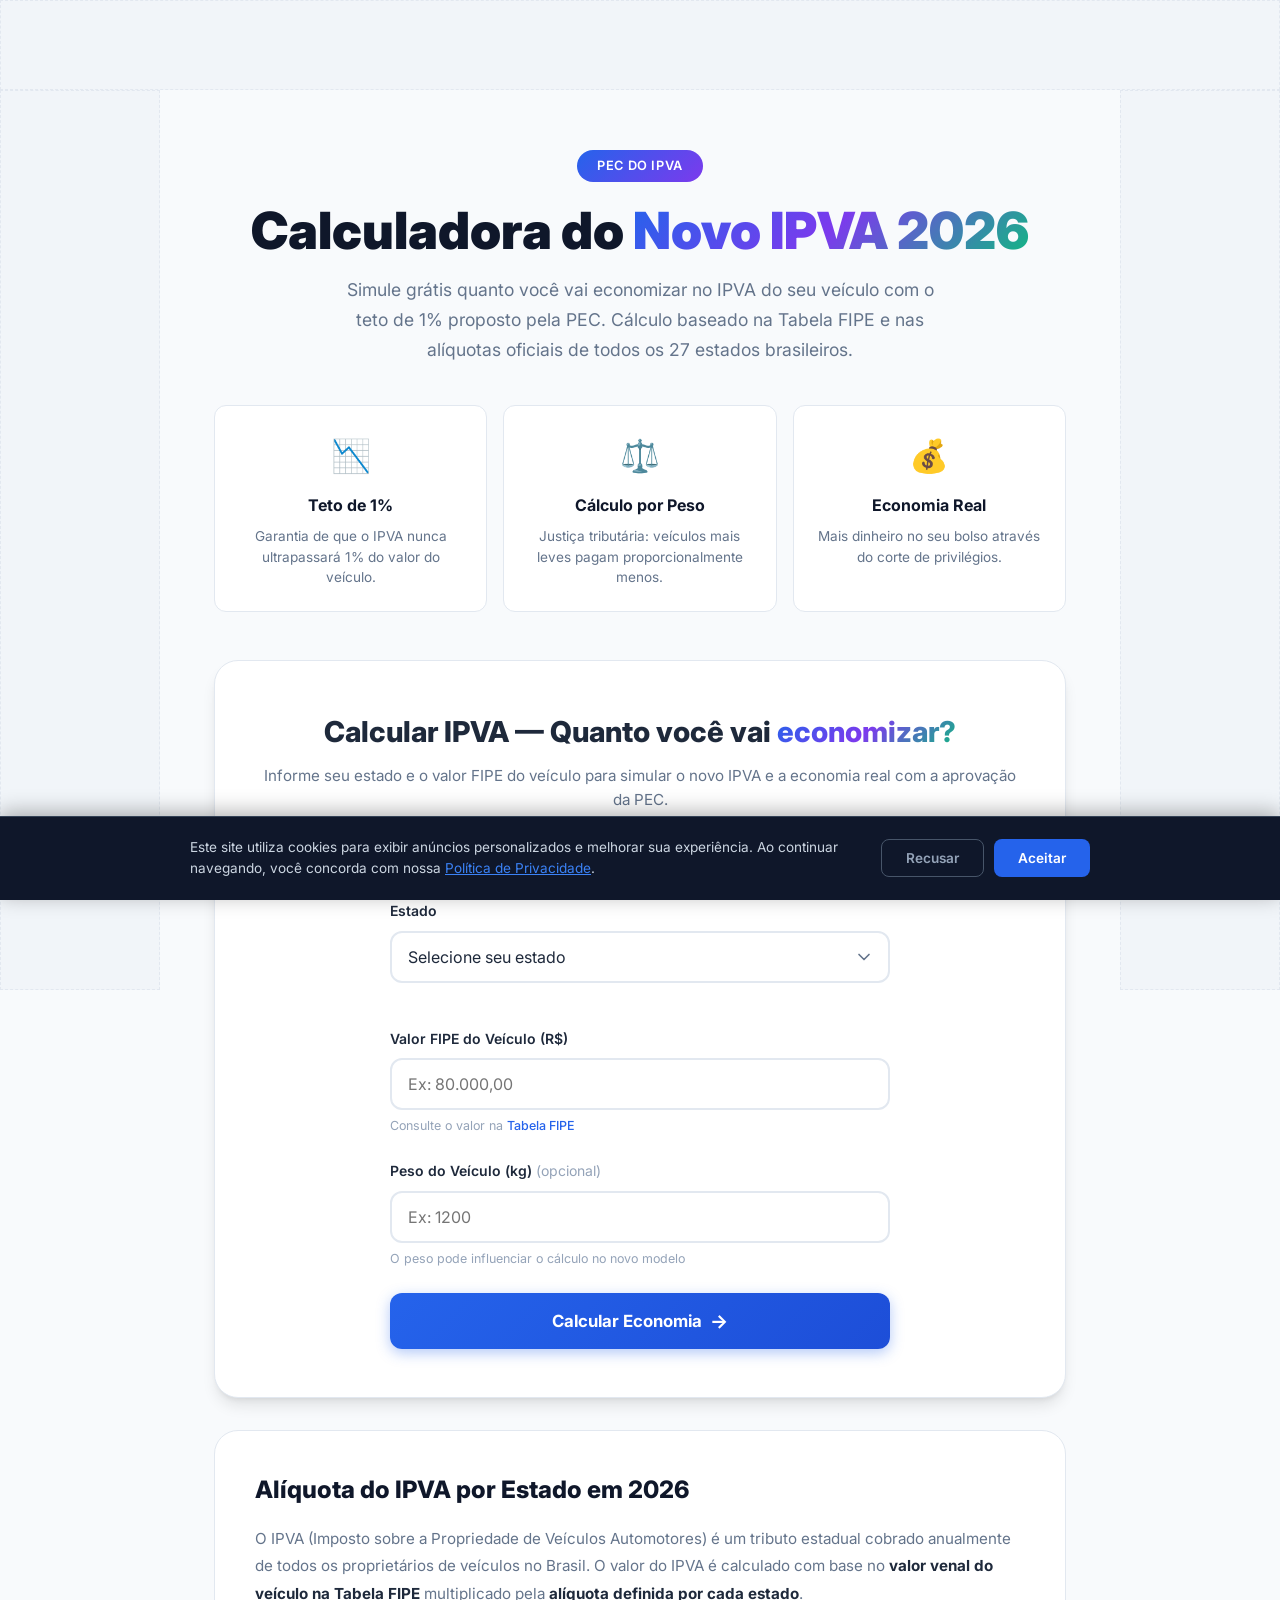
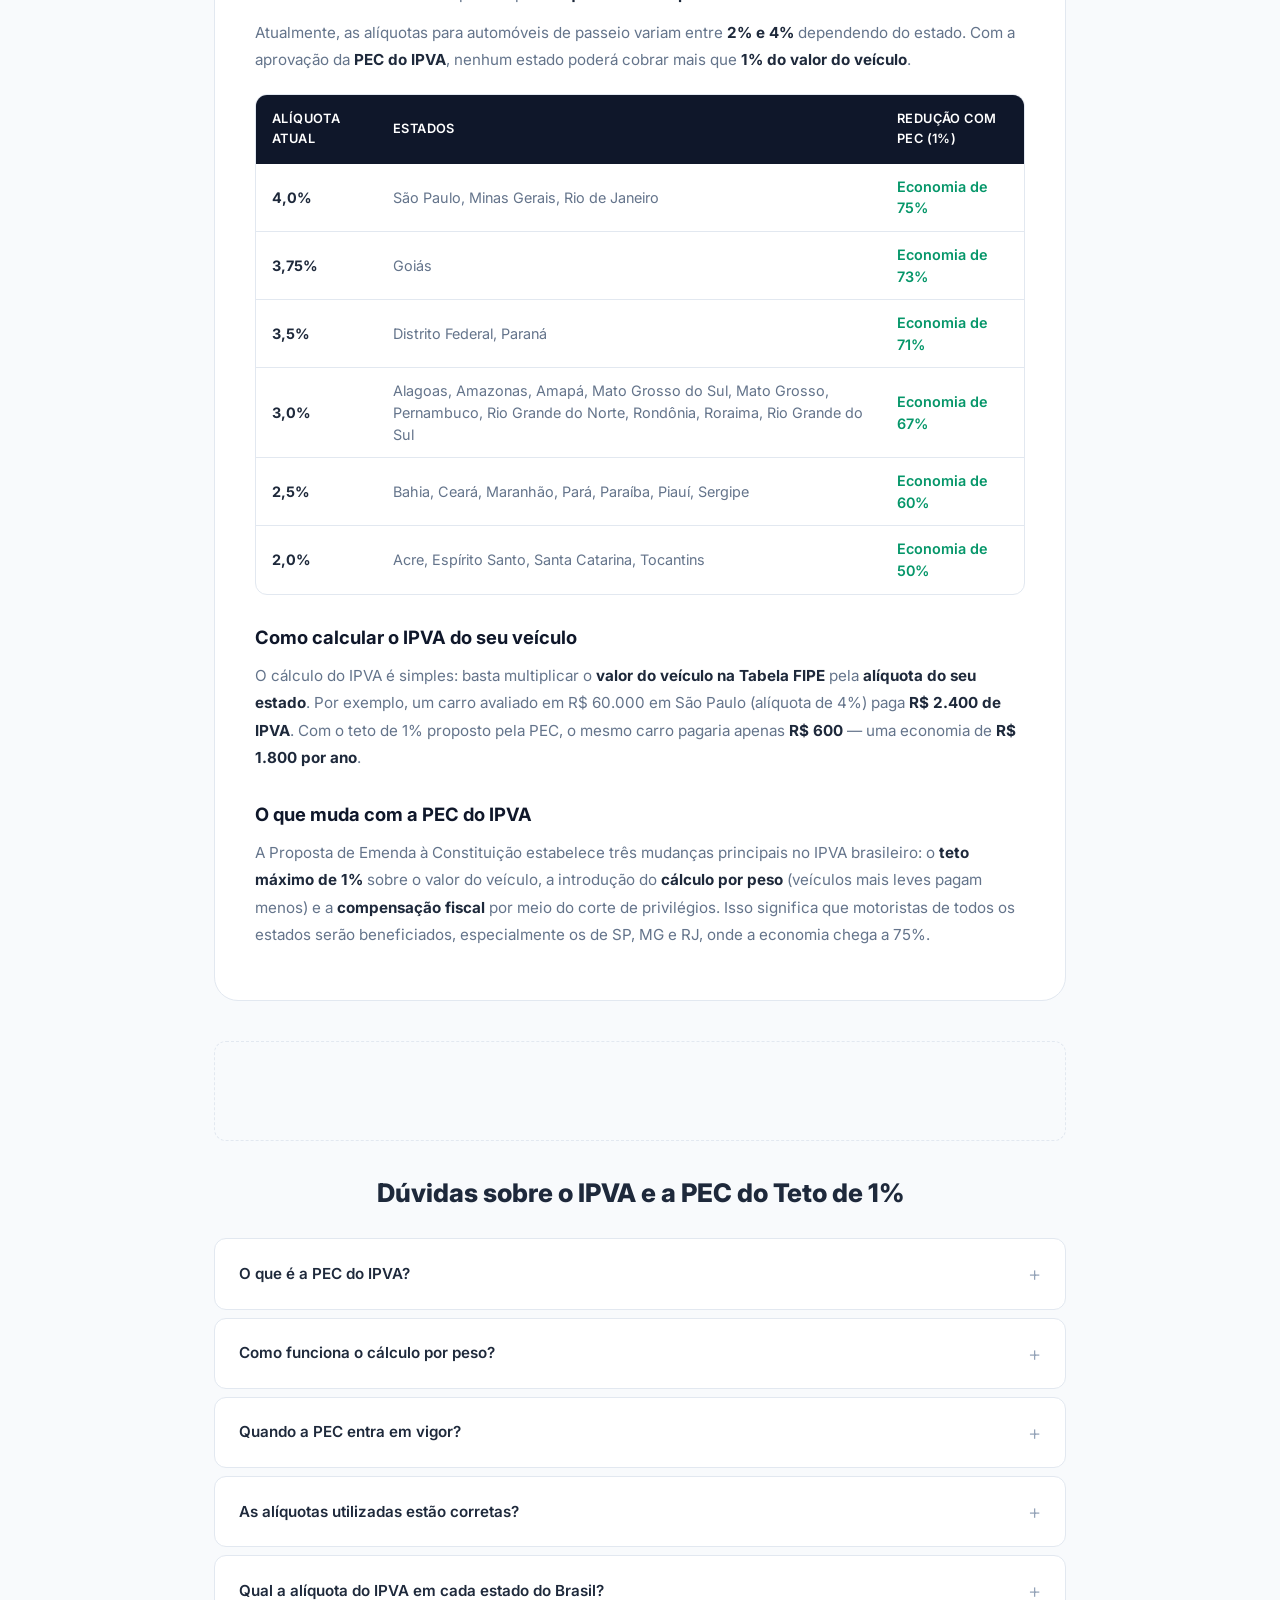
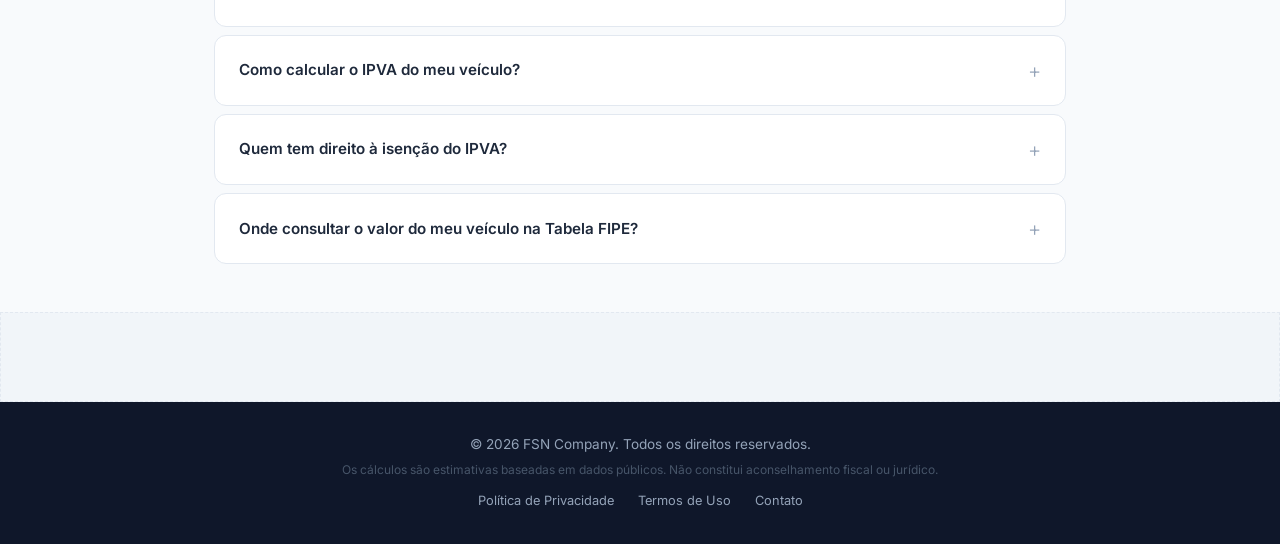
==== index.html @ 30a505f2 "refactor: organize project into clean folder structure - css/ → stylesheets - js/ → scripts - assets" ====
<!DOCTYPE html>
<html lang="pt-BR">
<head>
    <meta charset="UTF-8">
    <meta name="viewport" content="width=device-width, initial-scale=1.0">
    <title>Calculadora IPVA 2026 — Simule o Novo IPVA com Teto de 1% | Todos os Estados</title>
    <meta name="description" content="Calculadora do novo IPVA 2026 com teto de 1% da PEC. Simule grátis quanto você vai economizar no IPVA do seu veículo. Alíquotas oficiais atualizadas de todos os 27 estados. Compare o IPVA atual com o novo valor pela tabela FIPE.">
    <meta name="keywords" content="calculadora IPVA, calculadora IPVA 2026, calcular IPVA, novo IPVA, PEC IPVA, teto 1% IPVA, simulador IPVA, IPVA 2026, tabela FIPE IPVA, alíquota IPVA por estado, quanto vou pagar de IPVA, economia IPVA, IPVA mais barato, valor IPVA">
    <meta name="google-site-verification" content="QVBcoza0M_WbBgBT2kgsmrlTZPLKJAWmqqeRaNJmwO4" />
    <meta name="author" content="FSN Company">
    <meta name="robots" content="index, follow">
    <link rel="canonical" href="https://ipva.fsncompany.com.br">
    <link rel="icon" type="image/svg+xml" href="assets/favicon.svg">
    <link rel="sitemap" type="application/xml" href="/sitemap.xml">

    <meta property="og:title" content="Calculadora IPVA 2026 — Simule o Novo IPVA com Teto de 1%">
    <meta property="og:description" content="Calcule grátis quanto você vai economizar no IPVA com a PEC do teto de 1%. Alíquotas de todos os estados. Simule agora!">
    <meta property="og:image" content="https://ipva.fsncompany.com.br/assets/og-image.png">

    <meta property="og:type" content="website">
    <meta property="og:url" content="https://ipva.fsncompany.com.br">
    <meta property="og:locale" content="pt_BR">

    <meta name="twitter:card" content="summary_large_image">
    <meta name="twitter:title" content="Calculadora IPVA 2026 — Novo IPVA com Teto de 1%">
    <meta name="twitter:description" content="Calcule grátis quanto você vai economizar no IPVA. Alíquotas de todos os estados. Simule agora!">
    <meta name="twitter:image" content="https://ipva.fsncompany.com.br/assets/og-image.png">

    <!-- Structured Data: WebApplication -->
    <script type="application/ld+json">
    {
        "@context": "https://schema.org",
        "@type": "WebApplication",
        "name": "Calculadora do Novo IPVA",
        "url": "https://ipva.fsncompany.com.br",
        "description": "Calculadora gratuita do novo IPVA com teto de 1%. Simule a economia no IPVA do seu veículo com base na PEC que propõe redução da alíquota. Alíquotas oficiais de todos os 27 estados brasileiros.",
        "applicationCategory": "FinanceApplication",
        "operatingSystem": "Web",
        "offers": {
            "@type": "Offer",
            "price": "0",
            "priceCurrency": "BRL"
        },
        "author": {
            "@type": "Organization",
            "name": "FSN Company",
            "url": "https://fsncompany.com.br"
        },
        "inLanguage": "pt-BR",
        "browserRequirements": "Requires JavaScript",
        "softwareVersion": "1.0",
        "datePublished": "2026-02-24",
        "keywords": "calculadora IPVA, novo IPVA, PEC IPVA, teto 1%, simulador IPVA, economia IPVA, IPVA 2026, tabela FIPE, alíquota IPVA"
    }
    </script>

    <!-- Structured Data: FAQPage -->
    <script type="application/ld+json">
    {
        "@context": "https://schema.org",
        "@type": "FAQPage",
        "mainEntity": [
            {
                "@type": "Question",
                "name": "O que é a PEC do IPVA?",
                "acceptedAnswer": {
                    "@type": "Answer",
                    "text": "A PEC (Proposta de Emenda à Constituição) do IPVA propõe um teto constitucional de 1% para a alíquota do imposto. Atualmente, estados como SP, MG e RJ cobram até 4%, o que significa que a aprovação pode representar uma economia de até 75% no valor pago."
                }
            },
            {
                "@type": "Question",
                "name": "Como funciona o cálculo do novo IPVA por peso?",
                "acceptedAnswer": {
                    "@type": "Answer",
                    "text": "A proposta inclui a adoção do peso do veículo como critério adicional ao valor de mercado. Veículos mais leves pagariam proporcionalmente menos, promovendo maior justiça tributária e incentivando veículos mais eficientes."
                }
            },
            {
                "@type": "Question",
                "name": "Quando a PEC do IPVA entra em vigor?",
                "acceptedAnswer": {
                    "@type": "Answer",
                    "text": "A PEC ainda está em tramitação no Congresso Nacional. Após aprovação nas duas casas legislativas, as novas regras precisariam respeitar o princípio da anterioridade tributária, entrando em vigor no ano seguinte à publicação."
                }
            },
            {
                "@type": "Question",
                "name": "Qual a alíquota do IPVA em cada estado do Brasil?",
                "acceptedAnswer": {
                    "@type": "Answer",
                    "text": "As alíquotas variam de 2% a 4% para veículos de passeio: SP, MG e RJ cobram 4%; GO cobra 3,75%; DF e PR cobram 3,5%; AL, AM, AP, MS, MT, PE, RN, RO, RR e RS cobram 3%; BA, CE, MA, PA, PB, PI e SE cobram 2,5%; AC, ES, SC e TO cobram 2%."
                }
            },
            {
                "@type": "Question",
                "name": "Como calcular o IPVA do meu veículo?",
                "acceptedAnswer": {
                    "@type": "Answer",
                    "text": "O IPVA é calculado multiplicando o valor do veículo na Tabela FIPE pela alíquota do seu estado. Por exemplo, um carro de R$ 80.000 em São Paulo (4%) paga R$ 3.200 de IPVA. Com a PEC do teto de 1%, passaria a pagar no máximo R$ 800, uma economia de R$ 2.400 por ano."
                }
            }
        ]
    }
    </script>

    <!-- Structured Data: BreadcrumbList -->
    <script type="application/ld+json">
    {
        "@context": "https://schema.org",
        "@type": "BreadcrumbList",
        "itemListElement": [
            {
                "@type": "ListItem",
                "position": 1,
                "name": "FSN Company",
                "item": "https://fsncompany.com.br"
            },
            {
                "@type": "ListItem",
                "position": 2,
                "name": "Calculadora do Novo IPVA",
                "item": "https://ipva.fsncompany.com.br"
            }
        ]
    }
    </script>

    <link rel="preconnect" href="https://fonts.googleapis.com">
    <link rel="preconnect" href="https://fonts.gstatic.com" crossorigin>
    <link href="https://fonts.googleapis.com/css2?family=Inter:wght@300;400;500;600;700;800;900&display=swap" rel="stylesheet">

    <link rel="stylesheet" href="css/style.css">

    <!-- Google AdSense - Substitua ca-pub-XXXXXXXXXXXXXXXX pelo seu Publisher ID -->
    <script async src="https://pagead2.googlesyndication.com/pagead/js/adsbygoogle.js?client=ca-pub-XXXXXXXXXXXXXXXX" crossorigin="anonymous"></script>

    <!-- Google Analytics 4 - Substitua G-XXXXXXXXXX pelo seu ID -->
    <script async src="https://www.googletagmanager.com/gtag/js?id=G-XXXXXXXXXX"></script>
    <script>
        window.dataLayer = window.dataLayer || [];
        function gtag(){dataLayer.push(arguments);}
        gtag('js', new Date());
        gtag('config', 'G-XXXXXXXXXX');
    </script>

    <!-- Microsoft Clarity - Substitua o ID pelo seu -->
    <script type="text/javascript">
        (function(c,l,a,r,i,t,y){
            c[a]=c[a]||function(){(c[a].q=c[a].q||[]).push(arguments)};
            t=l.createElement(r);t.async=1;t.src="https://www.clarity.ms/tag/CLARITY_ID";
            y=l.getElementsByTagName(r)[0];y.parentNode.insertBefore(t,y);
        })(window, document, "clarity", "script");
    </script>
</head>
<body>
    <!-- Ad Top - Leaderboard (728x90 desktop / responsivo mobile) -->
    <div class="ad-slot ad-top" id="ad-top">
        <ins class="adsbygoogle"
             style="display:block"
             data-ad-client="ca-pub-XXXXXXXXXXXXXXXX"
             data-ad-slot="TOP_AD_SLOT_ID"
             data-ad-format="horizontal"
             data-full-width-responsive="true"></ins>
        <script>(adsbygoogle = window.adsbygoogle || []).push({});</script>
    </div>

    <div class="page-layout">
        <!-- Ad Left - Skyscraper (160x600 desktop only) -->
        <aside class="ad-slot ad-side ad-left" id="ad-left">
            <ins class="adsbygoogle"
                 style="display:block"
                 data-ad-client="ca-pub-XXXXXXXXXXXXXXXX"
                 data-ad-slot="LEFT_AD_SLOT_ID"
                 data-ad-format="vertical"></ins>
            <script>(adsbygoogle = window.adsbygoogle || []).push({});</script>
        </aside>

        <main class="main-content">
            <!-- Hero -->
            <header class="hero">
                <div class="hero-badge">PEC do IPVA</div>
                <h1>Calculadora do <span class="gradient-text">Novo IPVA 2026</span></h1>
                <p class="hero-subtitle">Simule grátis quanto você vai economizar no IPVA do seu veículo com o teto de 1% proposto pela PEC. Cálculo baseado na Tabela FIPE e nas alíquotas oficiais de todos os 27 estados brasileiros.</p>
            </header>

            <!-- Info Cards -->
            <section class="info-cards">
                <div class="info-card">
                    <div class="info-icon">📉</div>
                    <h3>Teto de 1%</h3>
                    <p>Garantia de que o IPVA nunca ultrapassará 1% do valor do veículo.</p>
                </div>
                <div class="info-card">
                    <div class="info-icon">⚖️</div>
                    <h3>Cálculo por Peso</h3>
                    <p>Justiça tributária: veículos mais leves pagam proporcionalmente menos.</p>
                </div>
                <div class="info-card">
                    <div class="info-icon">💰</div>
                    <h3>Economia Real</h3>
                    <p>Mais dinheiro no seu bolso através do corte de privilégios.</p>
                </div>
            </section>

            <!-- Calculator Form -->
            <section class="calculator" id="calculadora">
                <div class="calculator-header">
                    <h2>Calcular IPVA — Quanto você vai <span class="gradient-text">economizar?</span></h2>
                    <p>Informe seu estado e o valor FIPE do veículo para simular o novo IPVA e a economia real com a aprovação da PEC.</p>
                    <div class="trust-badges">
                        <span class="badge">✓ Alíquotas oficiais atualizadas</span>
                        <span class="badge">✓ Cálculo baseado no teto de 1%</span>
                        <span class="badge">✓ Projeção de economia anual</span>
                    </div>
                </div>

                <form id="ipva-form" class="calculator-form">
                    <div class="form-group">
                        <label for="estado">Estado</label>
                        <select id="estado" required>
                            <option value="">Selecione seu estado</option>
                        </select>
                        <span class="aliquota-info" id="aliquota-info"></span>
                    </div>

                    <div class="form-group">
                        <label for="valor-fipe">Valor FIPE do Veículo (R$)</label>
                        <input type="text" id="valor-fipe" placeholder="Ex: 80.000,00" required inputmode="numeric">
                        <span class="input-hint">Consulte o valor na <a href="https://veiculos.fipe.org.br/" target="_blank" rel="noopener">Tabela FIPE</a></span>
                    </div>

                    <div class="form-group">
                        <label for="peso-veiculo">Peso do Veículo (kg) <span class="optional">(opcional)</span></label>
                        <input type="number" id="peso-veiculo" placeholder="Ex: 1200" min="0" max="50000" step="1">
                        <span class="input-hint">O peso pode influenciar o cálculo no novo modelo</span>
                    </div>

                    <button type="submit" class="btn-calcular" id="btn-calcular">
                        <span class="btn-text">Calcular Economia</span>
                        <span class="btn-icon">→</span>
                    </button>
                </form>
            </section>

            <!-- Results -->
            <section class="results hidden" id="results">
                <div class="results-header">
                    <h2>Resultado — Valor do IPVA Atual vs Novo</h2>
                    <p id="results-state-info"></p>
                </div>

                <div class="results-grid">
                    <div class="result-card current">
                        <div class="result-label">IPVA Atual</div>
                        <div class="result-aliquota" id="result-aliquota-atual"></div>
                        <div class="result-value" id="result-valor-atual">R$ 0,00</div>
                        <div class="result-detail">Alíquota vigente no seu estado</div>
                    </div>

                    <div class="result-card arrow-card">
                        <div class="arrow-icon">→</div>
                    </div>

                    <div class="result-card new">
                        <div class="result-label">Novo IPVA (PEC)</div>
                        <div class="result-aliquota">Teto de 1,0%</div>
                        <div class="result-value" id="result-valor-novo">R$ 0,00</div>
                        <div class="result-detail">Com aprovação da PEC</div>
                    </div>
                </div>

                <div class="savings-section">
                    <div class="savings-card">
                        <div class="savings-row">
                            <div class="saving-item">
                                <span class="saving-label">Economia Anual</span>
                                <span class="saving-value" id="economia-anual">R$ 0,00</span>
                            </div>
                            <div class="saving-item">
                                <span class="saving-label">Redução</span>
                                <span class="saving-value saving-percent" id="reducao-percent">0%</span>
                            </div>
                            <div class="saving-item highlight">
                                <span class="saving-label">Economia em 5 Anos</span>
                                <span class="saving-value" id="economia-5anos">R$ 0,00</span>
                            </div>
                        </div>
                    </div>
                </div>

                <div class="results-actions">
                    <button class="btn-secondary" id="btn-recalcular">Refazer Cálculo</button>
                    <button class="btn-share" id="btn-compartilhar">Compartilhar Resultado</button>
                </div>

                <div class="disclaimer">
                    <p><strong>Aviso:</strong> Os valores apresentados são projeções baseadas na PEC que propõe teto de 1% para o IPVA. A aprovação e implementação dependem do processo legislativo. As alíquotas utilizadas são referentes a veículos de passeio e podem variar conforme o tipo de veículo.</p>
                </div>
            </section>

            <!-- Conteúdo SEO: Alíquotas por Estado -->
            <section class="seo-content" id="aliquotas">
                <h2>Alíquota do IPVA por Estado em 2026</h2>
                <p>O IPVA (Imposto sobre a Propriedade de Veículos Automotores) é um tributo estadual cobrado anualmente de todos os proprietários de veículos no Brasil. O valor do IPVA é calculado com base no <strong>valor venal do veículo na Tabela FIPE</strong> multiplicado pela <strong>alíquota definida por cada estado</strong>.</p>
                <p>Atualmente, as alíquotas para automóveis de passeio variam entre <strong>2% e 4%</strong> dependendo do estado. Com a aprovação da <strong>PEC do IPVA</strong>, nenhum estado poderá cobrar mais que <strong>1% do valor do veículo</strong>.</p>

                <div class="aliquota-table-wrapper">
                    <table class="aliquota-table">
                        <thead>
                            <tr>
                                <th>Alíquota Atual</th>
                                <th>Estados</th>
                                <th>Redução com PEC (1%)</th>
                            </tr>
                        </thead>
                        <tbody>
                            <tr>
                                <td><strong>4,0%</strong></td>
                                <td>São Paulo, Minas Gerais, Rio de Janeiro</td>
                                <td class="highlight-green">Economia de 75%</td>
                            </tr>
                            <tr>
                                <td><strong>3,75%</strong></td>
                                <td>Goiás</td>
                                <td class="highlight-green">Economia de 73%</td>
                            </tr>
                            <tr>
                                <td><strong>3,5%</strong></td>
                                <td>Distrito Federal, Paraná</td>
                                <td class="highlight-green">Economia de 71%</td>
                            </tr>
                            <tr>
                                <td><strong>3,0%</strong></td>
                                <td>Alagoas, Amazonas, Amapá, Mato Grosso do Sul, Mato Grosso, Pernambuco, Rio Grande do Norte, Rondônia, Roraima, Rio Grande do Sul</td>
                                <td class="highlight-green">Economia de 67%</td>
                            </tr>
                            <tr>
                                <td><strong>2,5%</strong></td>
                                <td>Bahia, Ceará, Maranhão, Pará, Paraíba, Piauí, Sergipe</td>
                                <td class="highlight-green">Economia de 60%</td>
                            </tr>
                            <tr>
                                <td><strong>2,0%</strong></td>
                                <td>Acre, Espírito Santo, Santa Catarina, Tocantins</td>
                                <td class="highlight-green">Economia de 50%</td>
                            </tr>
                        </tbody>
                    </table>
                </div>

                <h3>Como calcular o IPVA do seu veículo</h3>
                <p>O cálculo do IPVA é simples: basta multiplicar o <strong>valor do veículo na Tabela FIPE</strong> pela <strong>alíquota do seu estado</strong>. Por exemplo, um carro avaliado em R$ 60.000 em São Paulo (alíquota de 4%) paga <strong>R$ 2.400 de IPVA</strong>. Com o teto de 1% proposto pela PEC, o mesmo carro pagaria apenas <strong>R$ 600</strong> — uma economia de <strong>R$ 1.800 por ano</strong>.</p>

                <h3>O que muda com a PEC do IPVA</h3>
                <p>A Proposta de Emenda à Constituição estabelece três mudanças principais no IPVA brasileiro: o <strong>teto máximo de 1%</strong> sobre o valor do veículo, a introdução do <strong>cálculo por peso</strong> (veículos mais leves pagam menos) e a <strong>compensação fiscal</strong> por meio do corte de privilégios. Isso significa que motoristas de todos os estados serão beneficiados, especialmente os de SP, MG e RJ, onde a economia chega a 75%.</p>
            </section>

            <!-- Ad In-Article (entre resultado e FAQ - alta visibilidade) -->
            <div class="ad-slot ad-in-article" id="ad-in-article">
                <ins class="adsbygoogle"
                     style="display:block; text-align:center;"
                     data-ad-client="ca-pub-XXXXXXXXXXXXXXXX"
                     data-ad-slot="IN_ARTICLE_AD_SLOT_ID"
                     data-ad-format="fluid"
                     data-ad-layout="in-article"></ins>
                <script>(adsbygoogle = window.adsbygoogle || []).push({});</script>
            </div>

            <!-- FAQ -->
            <section class="faq">
                <h2>Dúvidas sobre o IPVA e a PEC do Teto de 1%</h2>
                <div class="faq-list">
                    <details class="faq-item">
                        <summary>O que é a PEC do IPVA?</summary>
                        <p>A PEC (Proposta de Emenda à Constituição) do IPVA propõe um teto constitucional de 1% para a alíquota do imposto. Atualmente, estados como SP, MG e RJ cobram até 4%, o que significa que a aprovação pode representar uma economia de até 75% no valor pago.</p>
                    </details>
                    <details class="faq-item">
                        <summary>Como funciona o cálculo por peso?</summary>
                        <p>A proposta inclui a adoção do peso do veículo como critério adicional ao valor de mercado. Veículos mais leves pagariam proporcionalmente menos, promovendo maior justiça tributária e incentivando veículos mais eficientes.</p>
                    </details>
                    <details class="faq-item">
                        <summary>Quando a PEC entra em vigor?</summary>
                        <p>A PEC ainda está em tramitação no Congresso Nacional. Após aprovação nas duas casas legislativas, as novas regras precisariam respeitar o princípio da anterioridade tributária, entrando em vigor no ano seguinte à publicação.</p>
                    </details>
                    <details class="faq-item">
                        <summary>As alíquotas utilizadas estão corretas?</summary>
                        <p>Utilizamos as alíquotas oficiais vigentes para veículos de passeio em cada estado. As alíquotas podem variar para outros tipos de veículos (motos, caminhões, etc). Consulte a Secretaria da Fazenda do seu estado para informações específicas.</p>
                    </details>
                    <details class="faq-item">
                        <summary>Qual a alíquota do IPVA em cada estado do Brasil?</summary>
                        <p>As alíquotas variam de 2% a 4% para automóveis de passeio: São Paulo, Minas Gerais e Rio de Janeiro cobram 4%; Goiás cobra 3,75%; Distrito Federal e Paraná cobram 3,5%; Alagoas, Amazonas, Amapá, Mato Grosso do Sul, Mato Grosso, Pernambuco, Rio Grande do Norte, Rondônia, Roraima e Rio Grande do Sul cobram 3%; Bahia, Ceará, Maranhão, Pará, Paraíba, Piauí e Sergipe cobram 2,5%; Acre, Espírito Santo, Santa Catarina e Tocantins cobram 2%.</p>
                    </details>
                    <details class="faq-item">
                        <summary>Como calcular o IPVA do meu veículo?</summary>
                        <p>Multiplique o valor do seu veículo na Tabela FIPE pela alíquota do seu estado. Exemplo: carro de R$ 80.000 em SP (4%) = R$ 3.200 de IPVA. Use nossa calculadora acima para simular automaticamente e ver a economia com a PEC do teto de 1%.</p>
                    </details>
                    <details class="faq-item">
                        <summary>Quem tem direito à isenção do IPVA?</summary>
                        <p>Cada estado tem regras próprias, mas geralmente há isenção para veículos com mais de 20 anos de fabricação, veículos de pessoas com deficiência (PcD), táxis, veículos de entidades filantrópicas e veículos oficiais. A PEC 72/2023 propõe isenção nacional para veículos com mais de 20 anos.</p>
                    </details>
                    <details class="faq-item">
                        <summary>Onde consultar o valor do meu veículo na Tabela FIPE?</summary>
                        <p>Acesse o site oficial da Fundação Instituto de Pesquisas Econômicas em veiculos.fipe.org.br. Informe o tipo de veículo, marca, modelo e ano para obter o valor venal atualizado, que é a base de cálculo do IPVA.</p>
                    </details>
                </div>
            </section>
        </main>

        <!-- Ad Right - Skyscraper (160x600 desktop only) -->
        <aside class="ad-slot ad-side ad-right" id="ad-right">
            <ins class="adsbygoogle"
                 style="display:block"
                 data-ad-client="ca-pub-XXXXXXXXXXXXXXXX"
                 data-ad-slot="RIGHT_AD_SLOT_ID"
                 data-ad-format="vertical"></ins>
            <script>(adsbygoogle = window.adsbygoogle || []).push({});</script>
        </aside>
    </div>

    <!-- Ad Bottom - Leaderboard (728x90 desktop / responsivo mobile) -->
    <div class="ad-slot ad-bottom" id="ad-bottom">
        <ins class="adsbygoogle"
             style="display:block"
             data-ad-client="ca-pub-XXXXXXXXXXXXXXXX"
             data-ad-slot="BOTTOM_AD_SLOT_ID"
             data-ad-format="horizontal"
             data-full-width-responsive="true"></ins>
        <script>(adsbygoogle = window.adsbygoogle || []).push({});</script>
    </div>

    <!-- Footer -->
    <footer class="footer">
        <div class="footer-content">
            <p>&copy; 2026 FSN Company. Todos os direitos reservados.</p>
            <p class="footer-disclaimer">Os cálculos são estimativas baseadas em dados públicos. Não constitui aconselhamento fiscal ou jurídico.</p>
            <div class="footer-links">
                <a href="/privacidade.html">Política de Privacidade</a>
                <a href="/termos.html">Termos de Uso</a>
                <a href="mailto:contato@fsncompany.com.br">Contato</a>
            </div>
        </div>
    </footer>

    <!-- Cookie Consent Banner (LGPD - obrigatório para ads) -->
    <div class="cookie-consent hidden" id="cookie-consent">
        <div class="cookie-content">
            <p>Este site utiliza cookies para exibir anúncios personalizados e melhorar sua experiência. Ao continuar navegando, você concorda com nossa <a href="/privacidade.html" id="privacy-link">Política de Privacidade</a>.</p>
            <div class="cookie-actions">
                <button class="cookie-btn cookie-btn-reject" id="cookie-reject">Recusar</button>
                <button class="cookie-btn cookie-btn-accept" id="cookie-accept">Aceitar</button>
            </div>
        </div>
    </div>

    <script src="js/script.js"></script>
</body>
</html>
---- css/style.css ----
*,
*::before,
*::after {
    margin: 0;
    padding: 0;
    box-sizing: border-box;
}

:root {
    --primary: #2563eb;
    --primary-dark: #1d4ed8;
    --primary-light: #3b82f6;
    --accent: #10b981;
    --accent-dark: #059669;
    --danger: #ef4444;
    --warning: #f59e0b;
    --bg: #f8fafc;
    --bg-card: #ffffff;
    --bg-dark: #0f172a;
    --text: #1e293b;
    --text-secondary: #64748b;
    --text-light: #94a3b8;
    --border: #e2e8f0;
    --shadow-sm: 0 1px 2px rgba(0,0,0,0.05);
    --shadow: 0 4px 6px -1px rgba(0,0,0,0.1), 0 2px 4px -2px rgba(0,0,0,0.1);
    --shadow-lg: 0 10px 15px -3px rgba(0,0,0,0.1), 0 4px 6px -4px rgba(0,0,0,0.1);
    --shadow-xl: 0 20px 25px -5px rgba(0,0,0,0.1), 0 8px 10px -6px rgba(0,0,0,0.1);
    --radius: 12px;
    --radius-lg: 16px;
    --radius-xl: 24px;
}

html {
    scroll-behavior: smooth;
}

body {
    font-family: 'Inter', -apple-system, BlinkMacSystemFont, sans-serif;
    background: var(--bg);
    color: var(--text);
    line-height: 1.6;
    min-height: 100vh;
    -webkit-font-smoothing: antialiased;
}

/* --- Ad Slots --- */
.ad-slot {
    display: flex;
    align-items: center;
    justify-content: center;
    background: #f1f5f9;
    border: 1px dashed var(--border);
}

.ad-top,
.ad-bottom {
    width: 100%;
    min-height: 90px;
    max-height: 100px;
}

.ad-placeholder {
    color: var(--text-light);
    font-size: 0.75rem;
    text-transform: uppercase;
    letter-spacing: 0.1em;
}

.ad-placeholder-vertical {
    writing-mode: vertical-rl;
    text-orientation: mixed;
}

/* --- Page Layout with Side Ads --- */
.page-layout {
    display: flex;
    max-width: 1440px;
    margin: 0 auto;
    gap: 0;
}

.ad-side {
    width: 160px;
    min-width: 160px;
    position: sticky;
    top: 0;
    height: 100vh;
    flex-shrink: 0;
}

.main-content {
    flex: 1;
    min-width: 0;
    max-width: 900px;
    margin: 0 auto;
    padding: 0 24px;
}

/* --- Hero --- */
.hero {
    text-align: center;
    padding: 60px 0 40px;
}

.hero-badge {
    display: inline-block;
    background: linear-gradient(135deg, var(--primary), #7c3aed);
    color: white;
    padding: 6px 20px;
    border-radius: 100px;
    font-size: 0.8rem;
    font-weight: 600;
    letter-spacing: 0.05em;
    text-transform: uppercase;
    margin-bottom: 20px;
}

.hero h1 {
    font-size: clamp(2rem, 5vw, 3.2rem);
    font-weight: 900;
    line-height: 1.1;
    margin-bottom: 16px;
    color: var(--bg-dark);
}

.gradient-text {
    background: linear-gradient(135deg, var(--primary), #7c3aed, var(--accent));
    -webkit-background-clip: text;
    -webkit-text-fill-color: transparent;
    background-clip: text;
}

.hero-subtitle {
    font-size: 1.1rem;
    color: var(--text-secondary);
    max-width: 600px;
    margin: 0 auto;
    line-height: 1.7;
}

/* --- Info Cards --- */
.info-cards {
    display: grid;
    grid-template-columns: repeat(3, 1fr);
    gap: 16px;
    margin-bottom: 48px;
}

.info-card {
    background: var(--bg-card);
    border: 1px solid var(--border);
    border-radius: var(--radius);
    padding: 24px 20px;
    text-align: center;
    transition: transform 0.2s, box-shadow 0.2s;
}

.info-card:hover {
    transform: translateY(-2px);
    box-shadow: var(--shadow-lg);
}

.info-icon {
    font-size: 2rem;
    margin-bottom: 12px;
}

.info-card h3 {
    font-size: 1rem;
    font-weight: 700;
    margin-bottom: 8px;
    color: var(--bg-dark);
}

.info-card p {
    font-size: 0.85rem;
    color: var(--text-secondary);
    line-height: 1.5;
}

/* --- Calculator --- */
.calculator {
    background: var(--bg-card);
    border: 1px solid var(--border);
    border-radius: var(--radius-xl);
    padding: 48px 40px;
    margin-bottom: 32px;
    box-shadow: var(--shadow-lg);
}

.calculator-header {
    text-align: center;
    margin-bottom: 36px;
}

.calculator-header h2 {
    font-size: 1.8rem;
    font-weight: 800;
    margin-bottom: 8px;
}

.calculator-header p {
    color: var(--text-secondary);
    font-size: 0.95rem;
}

.trust-badges {
    display: flex;
    flex-wrap: wrap;
    justify-content: center;
    gap: 12px;
    margin-top: 20px;
}

.badge {
    display: inline-flex;
    align-items: center;
    gap: 4px;
    background: #ecfdf5;
    color: var(--accent-dark);
    padding: 6px 14px;
    border-radius: 100px;
    font-size: 0.78rem;
    font-weight: 500;
}

/* --- Form --- */
.calculator-form {
    max-width: 500px;
    margin: 0 auto;
}

.form-group {
    margin-bottom: 24px;
}

.form-group label {
    display: block;
    font-size: 0.875rem;
    font-weight: 600;
    color: var(--text);
    margin-bottom: 8px;
}

.optional {
    color: var(--text-light);
    font-weight: 400;
}

.form-group select,
.form-group input {
    width: 100%;
    padding: 14px 16px;
    border: 2px solid var(--border);
    border-radius: var(--radius);
    font-size: 1rem;
    font-family: inherit;
    color: var(--text);
    background: var(--bg-card);
    transition: border-color 0.2s, box-shadow 0.2s;
    appearance: none;
    -webkit-appearance: none;
}

.form-group select {
    background-image: url("data:image/svg+xml,%3Csvg xmlns='http://www.w3.org/2000/svg' width='20' height='20' viewBox='0 0 24 24' fill='none' stroke='%2364748b' stroke-width='2' stroke-linecap='round' stroke-linejoin='round'%3E%3Cpath d='M6 9l6 6 6-6'/%3E%3C/svg%3E");
    background-repeat: no-repeat;
    background-position: right 14px center;
    padding-right: 44px;
    cursor: pointer;
}

.form-group select:focus,
.form-group input:focus {
    outline: none;
    border-color: var(--primary);
    box-shadow: 0 0 0 3px rgba(37, 99, 235, 0.15);
}

.aliquota-info {
    display: block;
    font-size: 0.8rem;
    color: var(--primary);
    font-weight: 500;
    margin-top: 6px;
    min-height: 1.2em;
}

.input-hint {
    display: block;
    font-size: 0.78rem;
    color: var(--text-light);
    margin-top: 6px;
}

.input-hint a {
    color: var(--primary);
    text-decoration: none;
    font-weight: 500;
}

.input-hint a:hover {
    text-decoration: underline;
}

/* --- Button --- */
.btn-calcular {
    width: 100%;
    padding: 16px 32px;
    background: linear-gradient(135deg, var(--primary), var(--primary-dark));
    color: white;
    border: none;
    border-radius: var(--radius);
    font-size: 1.05rem;
    font-weight: 700;
    font-family: inherit;
    cursor: pointer;
    display: flex;
    align-items: center;
    justify-content: center;
    gap: 8px;
    transition: transform 0.15s, box-shadow 0.15s, opacity 0.15s;
    box-shadow: 0 4px 14px rgba(37, 99, 235, 0.35);
}

.btn-calcular:hover {
    transform: translateY(-1px);
    box-shadow: 0 6px 20px rgba(37, 99, 235, 0.45);
}

.btn-calcular:active {
    transform: translateY(0);
}

.btn-icon {
    font-size: 1.2rem;
    transition: transform 0.2s;
}

.btn-calcular:hover .btn-icon {
    transform: translateX(4px);
}

/* --- Results --- */
.results {
    margin-bottom: 48px;
    animation: fadeInUp 0.5s ease;
}

.results.hidden {
    display: none;
}

@keyframes fadeInUp {
    from { opacity: 0; transform: translateY(20px); }
    to { opacity: 1; transform: translateY(0); }
}

.results-header {
    text-align: center;
    margin-bottom: 32px;
}

.results-header h2 {
    font-size: 1.6rem;
    font-weight: 800;
    margin-bottom: 4px;
}

.results-header p {
    color: var(--text-secondary);
    font-size: 0.9rem;
}

.results-grid {
    display: flex;
    align-items: stretch;
    gap: 16px;
    margin-bottom: 24px;
}

.result-card {
    flex: 1;
    background: var(--bg-card);
    border-radius: var(--radius-lg);
    padding: 28px 24px;
    text-align: center;
    border: 2px solid var(--border);
    transition: transform 0.2s;
}

.result-card.current {
    border-color: #fecaca;
    background: linear-gradient(to bottom, #fff5f5, white);
}

.result-card.new {
    border-color: #a7f3d0;
    background: linear-gradient(to bottom, #ecfdf5, white);
}

.result-card.arrow-card {
    flex: 0 0 50px;
    display: flex;
    align-items: center;
    justify-content: center;
    border: none;
    background: none;
    padding: 0;
}

.arrow-icon {
    font-size: 2rem;
    color: var(--text-light);
    animation: pulse 2s infinite;
}

@keyframes pulse {
    0%, 100% { opacity: 0.4; }
    50% { opacity: 1; }
}

.result-label {
    font-size: 0.8rem;
    font-weight: 600;
    text-transform: uppercase;
    letter-spacing: 0.05em;
    color: var(--text-secondary);
    margin-bottom: 6px;
}

.result-aliquota {
    font-size: 0.85rem;
    font-weight: 600;
    margin-bottom: 12px;
}

.result-card.current .result-aliquota {
    color: var(--danger);
}

.result-card.new .result-aliquota {
    color: var(--accent);
}

.result-value {
    font-size: 1.8rem;
    font-weight: 800;
    margin-bottom: 6px;
}

.result-card.current .result-value {
    color: var(--danger);
}

.result-card.new .result-value {
    color: var(--accent-dark);
}

.result-detail {
    font-size: 0.78rem;
    color: var(--text-light);
}

/* --- Savings --- */
.savings-section {
    margin-bottom: 24px;
}

.savings-card {
    background: linear-gradient(135deg, var(--bg-dark), #1e293b);
    border-radius: var(--radius-lg);
    padding: 32px;
    color: white;
}

.savings-row {
    display: flex;
    justify-content: space-around;
    align-items: center;
    flex-wrap: wrap;
    gap: 24px;
}

.saving-item {
    text-align: center;
}

.saving-label {
    display: block;
    font-size: 0.78rem;
    color: #94a3b8;
    text-transform: uppercase;
    letter-spacing: 0.05em;
    margin-bottom: 6px;
    font-weight: 500;
}

.saving-value {
    display: block;
    font-size: 1.5rem;
    font-weight: 800;
    color: white;
}

.saving-percent {
    color: var(--accent) !important;
}

.saving-item.highlight .saving-value {
    color: var(--warning);
    font-size: 1.8rem;
}

/* --- Action Buttons --- */
.results-actions {
    display: flex;
    gap: 12px;
    justify-content: center;
    margin-bottom: 24px;
}

.btn-secondary,
.btn-share {
    padding: 12px 28px;
    border-radius: var(--radius);
    font-size: 0.9rem;
    font-weight: 600;
    font-family: inherit;
    cursor: pointer;
    transition: all 0.2s;
}

.btn-secondary {
    background: var(--bg);
    color: var(--text);
    border: 2px solid var(--border);
}

.btn-secondary:hover {
    border-color: var(--text-light);
    background: white;
}

.btn-share {
    background: var(--primary);
    color: white;
    border: 2px solid var(--primary);
}

.btn-share:hover {
    background: var(--primary-dark);
    border-color: var(--primary-dark);
}

/* --- Disclaimer --- */
.disclaimer {
    background: #fffbeb;
    border: 1px solid #fde68a;
    border-radius: var(--radius);
    padding: 16px 20px;
    font-size: 0.8rem;
    color: #92400e;
    line-height: 1.6;
}

/* --- FAQ --- */
.faq {
    margin-bottom: 48px;
}

.faq h2 {
    font-size: 1.6rem;
    font-weight: 800;
    text-align: center;
    margin-bottom: 24px;
}

.faq-list {
    display: flex;
    flex-direction: column;
    gap: 8px;
}

.faq-item {
    background: var(--bg-card);
    border: 1px solid var(--border);
    border-radius: var(--radius);
    overflow: hidden;
    transition: box-shadow 0.2s;
}

.faq-item:hover {
    box-shadow: var(--shadow);
}

.faq-item summary {
    padding: 18px 24px;
    font-weight: 600;
    font-size: 0.95rem;
    cursor: pointer;
    list-style: none;
    display: flex;
    justify-content: space-between;
    align-items: center;
}

.faq-item summary::after {
    content: '+';
    font-size: 1.3rem;
    font-weight: 300;
    color: var(--text-light);
    transition: transform 0.2s;
}

.faq-item[open] summary::after {
    content: '−';
}

.faq-item summary::-webkit-details-marker {
    display: none;
}

.faq-item p {
    padding: 0 24px 18px;
    color: var(--text-secondary);
    font-size: 0.9rem;
    line-height: 1.7;
}

/* --- Footer --- */
.footer {
    background: var(--bg-dark);
    color: #94a3b8;
    padding: 32px 24px;
    text-align: center;
}

.footer-content p {
    font-size: 0.85rem;
    margin-bottom: 4px;
}

.footer-disclaimer {
    font-size: 0.75rem !important;
    color: #475569;
}

/* --- Responsive --- */
@media (max-width: 1200px) {
    .ad-side {
        display: none;
    }
}

@media (max-width: 768px) {
    .main-content {
        padding: 0 16px;
    }

    .hero {
        padding: 40px 0 24px;
    }

    .hero h1 {
        font-size: 1.8rem;
    }

    .hero-subtitle {
        font-size: 0.95rem;
    }

    .info-cards {
        grid-template-columns: 1fr;
        gap: 12px;
        margin-bottom: 32px;
    }

    .calculator {
        padding: 32px 20px;
        border-radius: var(--radius-lg);
    }

    .calculator-header h2 {
        font-size: 1.4rem;
    }

    .trust-badges {
        flex-direction: column;
        align-items: center;
    }

    .results-grid {
        flex-direction: column;
    }

    .result-card.arrow-card {
        flex: 0 0 30px;
    }

    .arrow-icon {
        transform: rotate(90deg);
    }

    .savings-row {
        flex-direction: column;
        gap: 20px;
    }

    .results-actions {
        flex-direction: column;
    }

    .btn-secondary,
    .btn-share {
        width: 100%;
        text-align: center;
    }

    .ad-top,
    .ad-bottom {
        min-height: 60px;
    }
}

@media (max-width: 480px) {
    .result-value {
        font-size: 1.4rem;
    }

    .saving-value {
        font-size: 1.2rem;
    }

    .saving-item.highlight .saving-value {
        font-size: 1.4rem;
    }
}

/* --- Ad In-Article --- */
.ad-in-article {
    margin: 32px 0;
    min-height: 100px;
    display: flex;
    align-items: center;
    justify-content: center;
    background: #f8fafc;
    border-radius: var(--radius);
}

.ad-in-article .adsbygoogle {
    width: 100%;
}

/* --- AdSense Overrides --- */
.ad-slot .adsbygoogle {
    display: block;
}

.ad-slot ins {
    background: transparent;
}

/* --- Cookie Consent Banner --- */
.cookie-consent {
    position: fixed;
    bottom: 0;
    left: 0;
    right: 0;
    z-index: 9999;
    background: var(--bg-dark);
    border-top: 1px solid #334155;
    padding: 20px 24px;
    box-shadow: 0 -4px 20px rgba(0, 0, 0, 0.3);
    animation: slideUp 0.4s ease;
}

.cookie-consent.hidden {
    display: none;
}

@keyframes slideUp {
    from { transform: translateY(100%); }
    to { transform: translateY(0); }
}

.cookie-content {
    max-width: 900px;
    margin: 0 auto;
    display: flex;
    align-items: center;
    gap: 24px;
    flex-wrap: wrap;
}

.cookie-content p {
    flex: 1;
    min-width: 280px;
    color: #cbd5e1;
    font-size: 0.85rem;
    line-height: 1.6;
}

.cookie-content a {
    color: var(--primary-light);
    text-decoration: underline;
}

.cookie-actions {
    display: flex;
    gap: 10px;
    flex-shrink: 0;
}

.cookie-btn {
    padding: 10px 24px;
    border-radius: 8px;
    font-size: 0.85rem;
    font-weight: 600;
    font-family: inherit;
    cursor: pointer;
    border: none;
    transition: all 0.2s;
}

.cookie-btn-accept {
    background: var(--primary);
    color: white;
}

.cookie-btn-accept:hover {
    background: var(--primary-dark);
}

.cookie-btn-reject {
    background: transparent;
    color: #94a3b8;
    border: 1px solid #475569;
}

.cookie-btn-reject:hover {
    background: #1e293b;
    color: white;
}

@media (max-width: 600px) {
    .cookie-content {
        flex-direction: column;
        text-align: center;
    }

    .cookie-actions {
        width: 100%;
        justify-content: center;
    }
}

/* --- SEO Content Section --- */
.seo-content {
    margin-bottom: 40px;
    padding: 40px;
    background: var(--bg-card);
    border: 1px solid var(--border);
    border-radius: var(--radius-xl);
}

.seo-content h2 {
    font-size: 1.5rem;
    font-weight: 800;
    margin-bottom: 16px;
    color: var(--bg-dark);
}

.seo-content h3 {
    font-size: 1.15rem;
    font-weight: 700;
    margin-top: 28px;
    margin-bottom: 10px;
    color: var(--bg-dark);
}

.seo-content p {
    color: var(--text-secondary);
    font-size: 0.95rem;
    line-height: 1.8;
    margin-bottom: 12px;
}

.seo-content strong {
    color: var(--text);
}

/* --- Alíquota Table --- */
.aliquota-table-wrapper {
    overflow-x: auto;
    margin: 20px 0;
    border-radius: var(--radius);
    border: 1px solid var(--border);
}

.aliquota-table {
    width: 100%;
    border-collapse: collapse;
    font-size: 0.9rem;
}

.aliquota-table thead {
    background: var(--bg-dark);
    color: white;
}

.aliquota-table th {
    padding: 14px 16px;
    text-align: left;
    font-weight: 600;
    font-size: 0.8rem;
    text-transform: uppercase;
    letter-spacing: 0.03em;
}

.aliquota-table td {
    padding: 12px 16px;
    border-bottom: 1px solid var(--border);
    color: var(--text-secondary);
    line-height: 1.5;
}

.aliquota-table tbody tr:last-child td {
    border-bottom: none;
}

.aliquota-table tbody tr:hover {
    background: #f8fafc;
}

.highlight-green {
    color: var(--accent-dark) !important;
    font-weight: 600;
}

@media (max-width: 768px) {
    .seo-content {
        padding: 24px 16px;
        border-radius: var(--radius-lg);
    }

    .aliquota-table {
        font-size: 0.8rem;
    }

    .aliquota-table th,
    .aliquota-table td {
        padding: 10px 12px;
    }
}

/* --- Footer Links --- */
.footer-links {
    display: flex;
    justify-content: center;
    gap: 24px;
    margin-top: 12px;
    flex-wrap: wrap;
}

.footer-links a {
    color: #94a3b8;
    text-decoration: none;
    font-size: 0.8rem;
    transition: color 0.2s;
}

.footer-links a:hover {
    color: white;
    text-decoration: underline;
}

/* --- Legal Pages --- */
.legal-page {
    padding-top: 40px;
    padding-bottom: 40px;
}

.legal-page h1 {
    font-size: 2rem;
    font-weight: 800;
    margin-bottom: 8px;
    color: var(--bg-dark);
}

.legal-updated {
    color: var(--text-light);
    font-size: 0.85rem;
    margin-bottom: 32px;
}

.legal-page h2 {
    font-size: 1.25rem;
    font-weight: 700;
    margin-top: 32px;
    margin-bottom: 12px;
    color: var(--bg-dark);
}

.legal-page h3 {
    font-size: 1.05rem;
    font-weight: 600;
    margin-top: 20px;
    margin-bottom: 8px;
    color: var(--text);
}

.legal-page p {
    color: var(--text-secondary);
    font-size: 0.95rem;
    line-height: 1.8;
    margin-bottom: 12px;
}

.legal-page ul {
    margin: 8px 0 16px 24px;
    color: var(--text-secondary);
    font-size: 0.95rem;
    line-height: 1.8;
}

.legal-page a {
    color: var(--primary);
    text-decoration: none;
}

.legal-page a:hover {
    text-decoration: underline;
}

.back-link {
    display: inline-block;
    margin-bottom: 24px;
    color: var(--primary);
    text-decoration: none;
    font-weight: 600;
    font-size: 0.9rem;
}

.back-link:hover {
    text-decoration: underline;
}
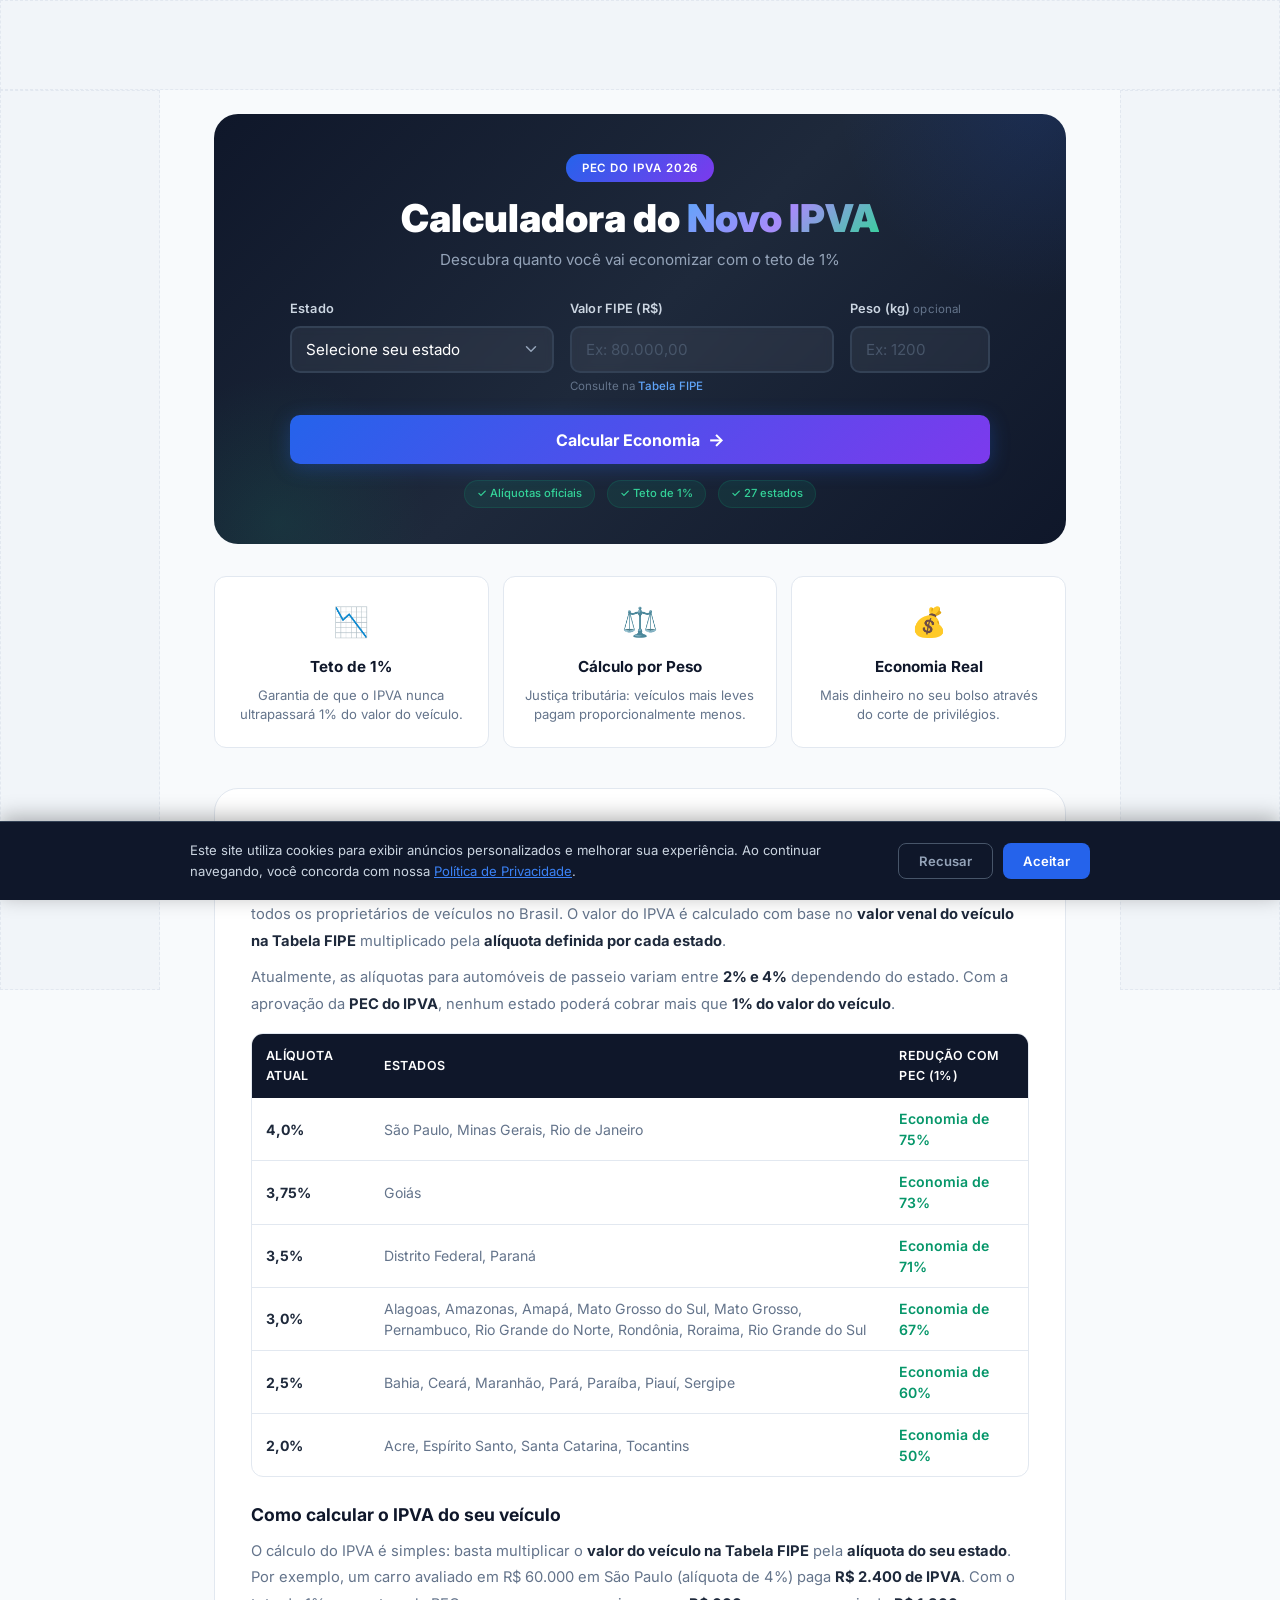
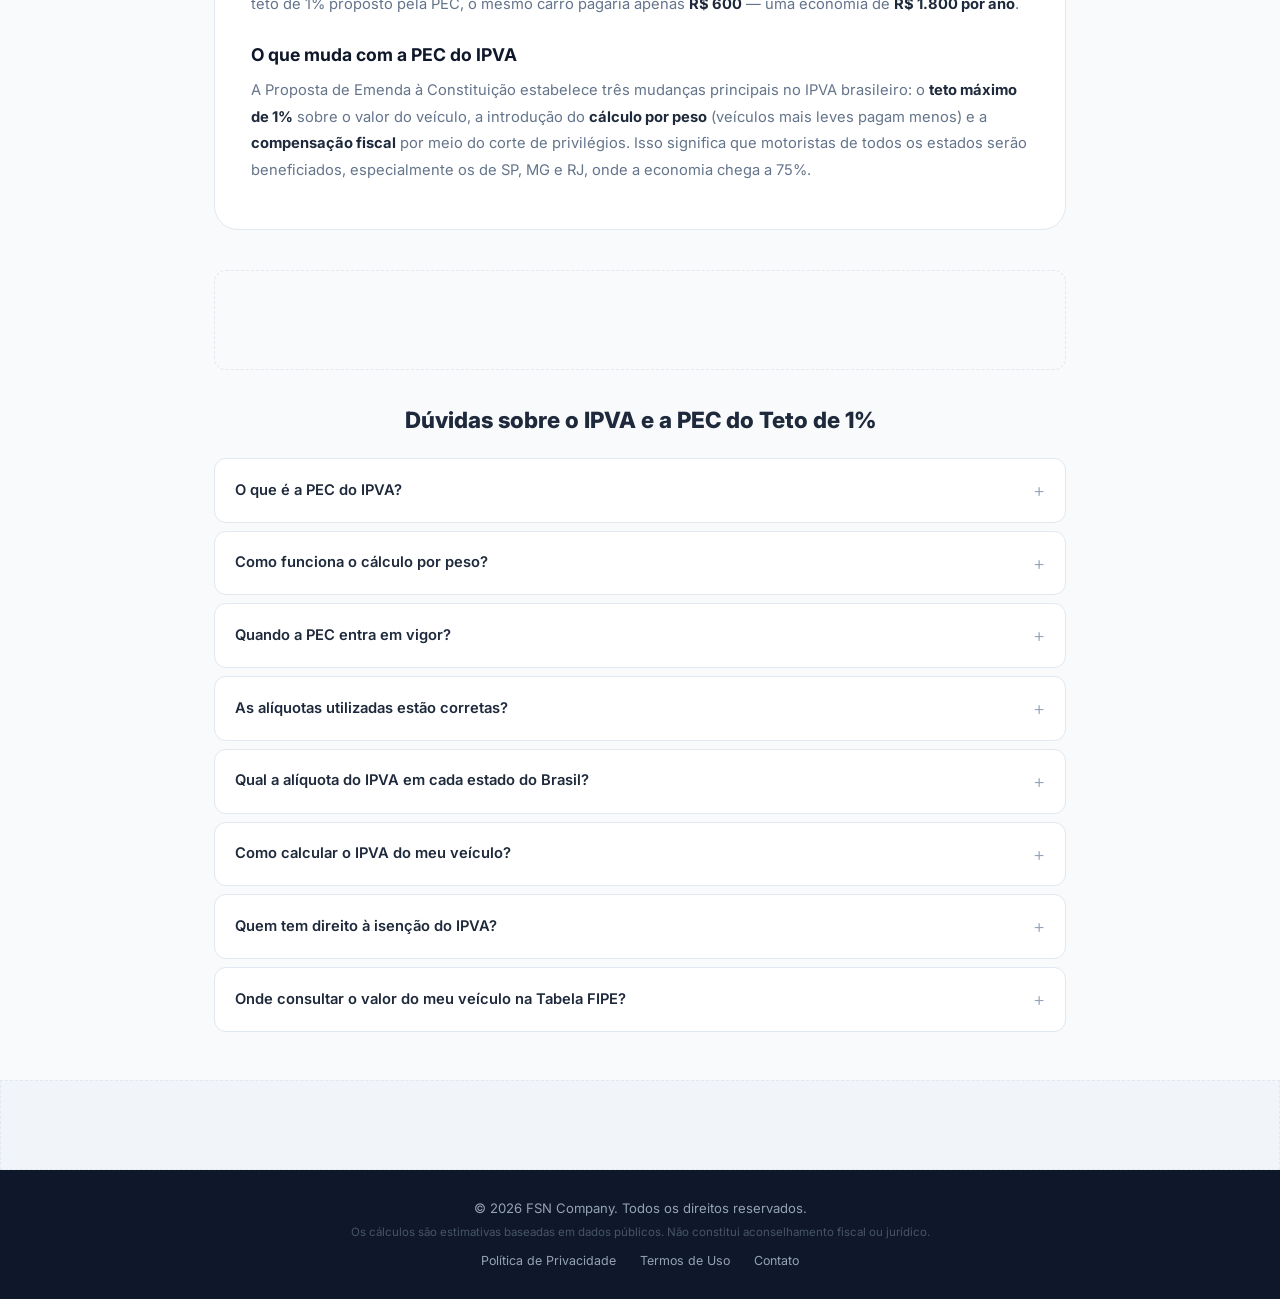
==== commit 97164ef8: "redesign: move form above the fold, compact hero layout - Combined hero + form into dark card above " ====
--- a/index.html
+++ b/index.html
@@ -177,69 +177,46 @@
         </aside>
 
         <main class="main-content">
-            <!-- Hero -->
-            <header class="hero">
-                <div class="hero-badge">PEC do IPVA</div>
-                <h1>Calculadora do <span class="gradient-text">Novo IPVA 2026</span></h1>
-                <p class="hero-subtitle">Simule grátis quanto você vai economizar no IPVA do seu veículo com o teto de 1% proposto pela PEC. Cálculo baseado na Tabela FIPE e nas alíquotas oficiais de todos os 27 estados brasileiros.</p>
-            </header>
-
-            <!-- Info Cards -->
-            <section class="info-cards">
-                <div class="info-card">
-                    <div class="info-icon">📉</div>
-                    <h3>Teto de 1%</h3>
-                    <p>Garantia de que o IPVA nunca ultrapassará 1% do valor do veículo.</p>
-                </div>
-                <div class="info-card">
-                    <div class="info-icon">⚖️</div>
-                    <h3>Cálculo por Peso</h3>
-                    <p>Justiça tributária: veículos mais leves pagam proporcionalmente menos.</p>
-                </div>
-                <div class="info-card">
-                    <div class="info-icon">💰</div>
-                    <h3>Economia Real</h3>
-                    <p>Mais dinheiro no seu bolso através do corte de privilégios.</p>
-                </div>
-            </section>
-
-            <!-- Calculator Form -->
-            <section class="calculator" id="calculadora">
-                <div class="calculator-header">
-                    <h2>Calcular IPVA — Quanto você vai <span class="gradient-text">economizar?</span></h2>
-                    <p>Informe seu estado e o valor FIPE do veículo para simular o novo IPVA e a economia real com a aprovação da PEC.</p>
-                    <div class="trust-badges">
-                        <span class="badge">✓ Alíquotas oficiais atualizadas</span>
-                        <span class="badge">✓ Cálculo baseado no teto de 1%</span>
-                        <span class="badge">✓ Projeção de economia anual</span>
-                    </div>
-                </div>
+            <!-- Hero + Form: above the fold -->
+            <section class="hero-form" id="calculadora">
+                <header class="hero-compact">
+                    <div class="hero-badge">PEC do IPVA 2026</div>
+                    <h1>Calculadora do <span class="gradient-text">Novo IPVA</span></h1>
+                    <p class="hero-tagline">Descubra quanto você vai economizar com o teto de 1%</p>
+                </header>
 
                 <form id="ipva-form" class="calculator-form">
-                    <div class="form-group">
-                        <label for="estado">Estado</label>
-                        <select id="estado" required>
-                            <option value="">Selecione seu estado</option>
-                        </select>
-                        <span class="aliquota-info" id="aliquota-info"></span>
-                    </div>
-
-                    <div class="form-group">
-                        <label for="valor-fipe">Valor FIPE do Veículo (R$)</label>
-                        <input type="text" id="valor-fipe" placeholder="Ex: 80.000,00" required inputmode="numeric">
-                        <span class="input-hint">Consulte o valor na <a href="https://veiculos.fipe.org.br/" target="_blank" rel="noopener">Tabela FIPE</a></span>
-                    </div>
-
-                    <div class="form-group">
-                        <label for="peso-veiculo">Peso do Veículo (kg) <span class="optional">(opcional)</span></label>
-                        <input type="number" id="peso-veiculo" placeholder="Ex: 1200" min="0" max="50000" step="1">
-                        <span class="input-hint">O peso pode influenciar o cálculo no novo modelo</span>
+                    <div class="form-row">
+                        <div class="form-group">
+                            <label for="estado">Estado</label>
+                            <select id="estado" required>
+                                <option value="">Selecione seu estado</option>
+                            </select>
+                            <span class="aliquota-info" id="aliquota-info"></span>
+                        </div>
+
+                        <div class="form-group">
+                            <label for="valor-fipe">Valor FIPE (R$)</label>
+                            <input type="text" id="valor-fipe" placeholder="Ex: 80.000,00" required inputmode="numeric">
+                            <span class="input-hint">Consulte na <a href="https://veiculos.fipe.org.br/" target="_blank" rel="noopener">Tabela FIPE</a></span>
+                        </div>
+
+                        <div class="form-group">
+                            <label for="peso-veiculo">Peso (kg) <span class="optional">opcional</span></label>
+                            <input type="number" id="peso-veiculo" placeholder="Ex: 1200" min="0" max="50000" step="1">
+                        </div>
                     </div>
 
                     <button type="submit" class="btn-calcular" id="btn-calcular">
                         <span class="btn-text">Calcular Economia</span>
                         <span class="btn-icon">→</span>
                     </button>
+
+                    <div class="trust-badges">
+                        <span class="badge">✓ Alíquotas oficiais</span>
+                        <span class="badge">✓ Teto de 1%</span>
+                        <span class="badge">✓ 27 estados</span>
+                    </div>
                 </form>
             </section>
 
@@ -299,6 +276,25 @@
                 </div>
             </section>
 
+            <!-- Info Cards -->
+            <section class="info-cards">
+                <div class="info-card">
+                    <div class="info-icon">📉</div>
+                    <h3>Teto de 1%</h3>
+                    <p>Garantia de que o IPVA nunca ultrapassará 1% do valor do veículo.</p>
+                </div>
+                <div class="info-card">
+                    <div class="info-icon">⚖️</div>
+                    <h3>Cálculo por Peso</h3>
+                    <p>Justiça tributária: veículos mais leves pagam proporcionalmente menos.</p>
+                </div>
+                <div class="info-card">
+                    <div class="info-icon">💰</div>
+                    <h3>Economia Real</h3>
+                    <p>Mais dinheiro no seu bolso através do corte de privilégios.</p>
+                </div>
+            </section>
+
             <!-- Conteúdo SEO: Alíquotas por Estado -->
             <section class="seo-content" id="aliquotas">
                 <h2>Alíquota do IPVA por Estado em 2026</h2>
--- a/css/style.css
+++ b/css/style.css
@@ -43,7 +43,9 @@
     -webkit-font-smoothing: antialiased;
 }
 
-/* --- Ad Slots --- */
+/* ===========================
+   Ad Slots
+   =========================== */
 .ad-slot {
     display: flex;
     align-items: center;
@@ -71,7 +73,9 @@
     text-orientation: mixed;
 }
 
-/* --- Page Layout with Side Ads --- */
+/* ===========================
+   Page Layout with Side Ads
+   =========================== */
 .page-layout {
     display: flex;
     max-width: 1440px;
@@ -96,205 +100,178 @@
     padding: 0 24px;
 }
 
-/* --- Hero --- */
-.hero {
+/* ===========================
+   Hero + Form (above the fold)
+   =========================== */
+.hero-form {
+    background: linear-gradient(135deg, #0f172a 0%, #1e293b 50%, #0f172a 100%);
+    border-radius: var(--radius-xl);
+    padding: 40px 40px 36px;
+    margin-top: 24px;
+    margin-bottom: 32px;
+    position: relative;
+    overflow: hidden;
+}
+
+.hero-form::before {
+    content: '';
+    position: absolute;
+    top: -50%;
+    right: -20%;
+    width: 400px;
+    height: 400px;
+    background: radial-gradient(circle, rgba(37,99,235,0.15) 0%, transparent 70%);
+    pointer-events: none;
+}
+
+.hero-form::after {
+    content: '';
+    position: absolute;
+    bottom: -30%;
+    left: -10%;
+    width: 300px;
+    height: 300px;
+    background: radial-gradient(circle, rgba(16,185,129,0.1) 0%, transparent 70%);
+    pointer-events: none;
+}
+
+.hero-compact {
     text-align: center;
-    padding: 60px 0 40px;
+    margin-bottom: 28px;
+    position: relative;
+    z-index: 1;
 }
 
 .hero-badge {
     display: inline-block;
     background: linear-gradient(135deg, var(--primary), #7c3aed);
     color: white;
-    padding: 6px 20px;
+    padding: 5px 16px;
     border-radius: 100px;
-    font-size: 0.8rem;
+    font-size: 0.72rem;
     font-weight: 600;
-    letter-spacing: 0.05em;
+    letter-spacing: 0.08em;
     text-transform: uppercase;
-    margin-bottom: 20px;
-}
-
-.hero h1 {
-    font-size: clamp(2rem, 5vw, 3.2rem);
+    margin-bottom: 14px;
+}
+
+.hero-compact h1 {
+    font-size: clamp(1.6rem, 4vw, 2.4rem);
     font-weight: 900;
-    line-height: 1.1;
-    margin-bottom: 16px;
-    color: var(--bg-dark);
+    line-height: 1.15;
+    color: white;
+    margin-bottom: 8px;
 }
 
 .gradient-text {
-    background: linear-gradient(135deg, var(--primary), #7c3aed, var(--accent));
+    background: linear-gradient(135deg, #60a5fa, #a78bfa, #34d399);
     -webkit-background-clip: text;
     -webkit-text-fill-color: transparent;
     background-clip: text;
 }
 
-.hero-subtitle {
-    font-size: 1.1rem;
-    color: var(--text-secondary);
-    max-width: 600px;
+.hero-tagline {
+    font-size: 0.95rem;
+    color: #94a3b8;
+    line-height: 1.5;
+}
+
+/* ===========================
+   Form (inside hero-form)
+   =========================== */
+.calculator-form {
+    position: relative;
+    z-index: 1;
+    max-width: 700px;
     margin: 0 auto;
-    line-height: 1.7;
-}
-
-/* --- Info Cards --- */
-.info-cards {
+}
+
+.form-row {
     display: grid;
-    grid-template-columns: repeat(3, 1fr);
+    grid-template-columns: 1fr 1fr 140px;
     gap: 16px;
-    margin-bottom: 48px;
-}
-
-.info-card {
-    background: var(--bg-card);
-    border: 1px solid var(--border);
-    border-radius: var(--radius);
-    padding: 24px 20px;
-    text-align: center;
-    transition: transform 0.2s, box-shadow 0.2s;
-}
-
-.info-card:hover {
-    transform: translateY(-2px);
-    box-shadow: var(--shadow-lg);
-}
-
-.info-icon {
-    font-size: 2rem;
-    margin-bottom: 12px;
-}
-
-.info-card h3 {
-    font-size: 1rem;
-    font-weight: 700;
-    margin-bottom: 8px;
-    color: var(--bg-dark);
-}
-
-.info-card p {
-    font-size: 0.85rem;
-    color: var(--text-secondary);
-    line-height: 1.5;
-}
-
-/* --- Calculator --- */
-.calculator {
-    background: var(--bg-card);
-    border: 1px solid var(--border);
-    border-radius: var(--radius-xl);
-    padding: 48px 40px;
-    margin-bottom: 32px;
-    box-shadow: var(--shadow-lg);
-}
-
-.calculator-header {
-    text-align: center;
-    margin-bottom: 36px;
-}
-
-.calculator-header h2 {
-    font-size: 1.8rem;
-    font-weight: 800;
-    margin-bottom: 8px;
-}
-
-.calculator-header p {
-    color: var(--text-secondary);
-    font-size: 0.95rem;
-}
-
-.trust-badges {
-    display: flex;
-    flex-wrap: wrap;
-    justify-content: center;
-    gap: 12px;
-    margin-top: 20px;
-}
-
-.badge {
-    display: inline-flex;
-    align-items: center;
-    gap: 4px;
-    background: #ecfdf5;
-    color: var(--accent-dark);
-    padding: 6px 14px;
-    border-radius: 100px;
-    font-size: 0.78rem;
-    font-weight: 500;
-}
-
-/* --- Form --- */
-.calculator-form {
-    max-width: 500px;
-    margin: 0 auto;
+    margin-bottom: 20px;
 }
 
 .form-group {
-    margin-bottom: 24px;
+    display: flex;
+    flex-direction: column;
 }
 
 .form-group label {
-    display: block;
-    font-size: 0.875rem;
+    font-size: 0.8rem;
     font-weight: 600;
-    color: var(--text);
-    margin-bottom: 8px;
+    color: #cbd5e1;
+    margin-bottom: 6px;
+    letter-spacing: 0.01em;
 }
 
 .optional {
-    color: var(--text-light);
+    color: #64748b;
     font-weight: 400;
+    font-size: 0.72rem;
 }
 
 .form-group select,
 .form-group input {
     width: 100%;
-    padding: 14px 16px;
-    border: 2px solid var(--border);
-    border-radius: var(--radius);
-    font-size: 1rem;
+    padding: 12px 14px;
+    border: 2px solid #334155;
+    border-radius: 10px;
+    font-size: 0.95rem;
     font-family: inherit;
-    color: var(--text);
-    background: var(--bg-card);
-    transition: border-color 0.2s, box-shadow 0.2s;
+    color: white;
+    background: rgba(255,255,255,0.06);
+    transition: border-color 0.2s, box-shadow 0.2s, background 0.2s;
     appearance: none;
     -webkit-appearance: none;
+    backdrop-filter: blur(4px);
 }
 
 .form-group select {
-    background-image: url("data:image/svg+xml,%3Csvg xmlns='http://www.w3.org/2000/svg' width='20' height='20' viewBox='0 0 24 24' fill='none' stroke='%2364748b' stroke-width='2' stroke-linecap='round' stroke-linejoin='round'%3E%3Cpath d='M6 9l6 6 6-6'/%3E%3C/svg%3E");
+    background-image: url("data:image/svg+xml,%3Csvg xmlns='http://www.w3.org/2000/svg' width='18' height='18' viewBox='0 0 24 24' fill='none' stroke='%2394a3b8' stroke-width='2' stroke-linecap='round' stroke-linejoin='round'%3E%3Cpath d='M6 9l6 6 6-6'/%3E%3C/svg%3E");
     background-repeat: no-repeat;
-    background-position: right 14px center;
-    padding-right: 44px;
+    background-position: right 12px center;
+    padding-right: 40px;
     cursor: pointer;
+}
+
+.form-group select option {
+    background: #1e293b;
+    color: white;
 }
 
 .form-group select:focus,
 .form-group input:focus {
     outline: none;
-    border-color: var(--primary);
-    box-shadow: 0 0 0 3px rgba(37, 99, 235, 0.15);
+    border-color: var(--primary-light);
+    box-shadow: 0 0 0 3px rgba(59, 130, 246, 0.2);
+    background: rgba(255,255,255,0.1);
+}
+
+.form-group input::placeholder,
+.form-group select::placeholder {
+    color: #475569;
 }
 
 .aliquota-info {
     display: block;
-    font-size: 0.8rem;
-    color: var(--primary);
+    font-size: 0.75rem;
+    color: #60a5fa;
     font-weight: 500;
-    margin-top: 6px;
-    min-height: 1.2em;
+    margin-top: 4px;
+    min-height: 1em;
 }
 
 .input-hint {
     display: block;
-    font-size: 0.78rem;
-    color: var(--text-light);
-    margin-top: 6px;
+    font-size: 0.72rem;
+    color: #64748b;
+    margin-top: 4px;
 }
 
 .input-hint a {
-    color: var(--primary);
+    color: #60a5fa;
     text-decoration: none;
     font-weight: 500;
 }
@@ -303,15 +280,17 @@
     text-decoration: underline;
 }
 
-/* --- Button --- */
+/* ===========================
+   Button
+   =========================== */
 .btn-calcular {
     width: 100%;
-    padding: 16px 32px;
-    background: linear-gradient(135deg, var(--primary), var(--primary-dark));
+    padding: 14px 32px;
+    background: linear-gradient(135deg, var(--primary), #7c3aed);
     color: white;
     border: none;
-    border-radius: var(--radius);
-    font-size: 1.05rem;
+    border-radius: 10px;
+    font-size: 1rem;
     font-weight: 700;
     font-family: inherit;
     cursor: pointer;
@@ -320,12 +299,27 @@
     justify-content: center;
     gap: 8px;
     transition: transform 0.15s, box-shadow 0.15s, opacity 0.15s;
-    box-shadow: 0 4px 14px rgba(37, 99, 235, 0.35);
+    box-shadow: 0 4px 20px rgba(37, 99, 235, 0.3);
+    position: relative;
+    overflow: hidden;
+}
+
+.btn-calcular::after {
+    content: '';
+    position: absolute;
+    inset: 0;
+    background: linear-gradient(135deg, transparent 40%, rgba(255,255,255,0.1) 50%, transparent 60%);
+    transform: translateX(-100%);
+    transition: transform 0.6s;
+}
+
+.btn-calcular:hover::after {
+    transform: translateX(100%);
 }
 
 .btn-calcular:hover {
     transform: translateY(-1px);
-    box-shadow: 0 6px 20px rgba(37, 99, 235, 0.45);
+    box-shadow: 0 6px 24px rgba(37, 99, 235, 0.45);
 }
 
 .btn-calcular:active {
@@ -333,7 +327,7 @@
 }
 
 .btn-icon {
-    font-size: 1.2rem;
+    font-size: 1.1rem;
     transition: transform 0.2s;
 }
 
@@ -341,9 +335,33 @@
     transform: translateX(4px);
 }
 
-/* --- Results --- */
+/* Trust Badges inside form */
+.hero-form .trust-badges {
+    display: flex;
+    justify-content: center;
+    gap: 12px;
+    margin-top: 16px;
+    flex-wrap: wrap;
+}
+
+.hero-form .badge {
+    display: inline-flex;
+    align-items: center;
+    gap: 3px;
+    background: rgba(16, 185, 129, 0.1);
+    color: #34d399;
+    padding: 4px 12px;
+    border-radius: 100px;
+    font-size: 0.7rem;
+    font-weight: 500;
+    border: 1px solid rgba(16, 185, 129, 0.15);
+}
+
+/* ===========================
+   Results
+   =========================== */
 .results {
-    margin-bottom: 48px;
+    margin-bottom: 40px;
     animation: fadeInUp 0.5s ease;
 }
 
@@ -358,32 +376,32 @@
 
 .results-header {
     text-align: center;
-    margin-bottom: 32px;
+    margin-bottom: 24px;
 }
 
 .results-header h2 {
-    font-size: 1.6rem;
+    font-size: 1.5rem;
     font-weight: 800;
     margin-bottom: 4px;
 }
 
 .results-header p {
     color: var(--text-secondary);
-    font-size: 0.9rem;
+    font-size: 0.88rem;
 }
 
 .results-grid {
     display: flex;
     align-items: stretch;
-    gap: 16px;
-    margin-bottom: 24px;
+    gap: 12px;
+    margin-bottom: 20px;
 }
 
 .result-card {
     flex: 1;
     background: var(--bg-card);
     border-radius: var(--radius-lg);
-    padding: 28px 24px;
+    padding: 24px 20px;
     text-align: center;
     border: 2px solid var(--border);
     transition: transform 0.2s;
@@ -400,7 +418,7 @@
 }
 
 .result-card.arrow-card {
-    flex: 0 0 50px;
+    flex: 0 0 44px;
     display: flex;
     align-items: center;
     justify-content: center;
@@ -410,7 +428,7 @@
 }
 
 .arrow-icon {
-    font-size: 2rem;
+    font-size: 1.8rem;
     color: var(--text-light);
     animation: pulse 2s infinite;
 }
@@ -421,18 +439,18 @@
 }
 
 .result-label {
-    font-size: 0.8rem;
+    font-size: 0.75rem;
     font-weight: 600;
     text-transform: uppercase;
     letter-spacing: 0.05em;
     color: var(--text-secondary);
-    margin-bottom: 6px;
+    margin-bottom: 4px;
 }
 
 .result-aliquota {
-    font-size: 0.85rem;
+    font-size: 0.82rem;
     font-weight: 600;
-    margin-bottom: 12px;
+    margin-bottom: 10px;
 }
 
 .result-card.current .result-aliquota {
@@ -444,9 +462,9 @@
 }
 
 .result-value {
-    font-size: 1.8rem;
+    font-size: 1.7rem;
     font-weight: 800;
-    margin-bottom: 6px;
+    margin-bottom: 4px;
 }
 
 .result-card.current .result-value {
@@ -458,19 +476,21 @@
 }
 
 .result-detail {
-    font-size: 0.78rem;
+    font-size: 0.75rem;
     color: var(--text-light);
 }
 
-/* --- Savings --- */
+/* ===========================
+   Savings
+   =========================== */
 .savings-section {
-    margin-bottom: 24px;
+    margin-bottom: 20px;
 }
 
 .savings-card {
     background: linear-gradient(135deg, var(--bg-dark), #1e293b);
     border-radius: var(--radius-lg);
-    padding: 32px;
+    padding: 28px;
     color: white;
 }
 
@@ -479,7 +499,7 @@
     justify-content: space-around;
     align-items: center;
     flex-wrap: wrap;
-    gap: 24px;
+    gap: 20px;
 }
 
 .saving-item {
@@ -488,17 +508,17 @@
 
 .saving-label {
     display: block;
-    font-size: 0.78rem;
+    font-size: 0.72rem;
     color: #94a3b8;
     text-transform: uppercase;
     letter-spacing: 0.05em;
-    margin-bottom: 6px;
+    margin-bottom: 4px;
     font-weight: 500;
 }
 
 .saving-value {
     display: block;
-    font-size: 1.5rem;
+    font-size: 1.4rem;
     font-weight: 800;
     color: white;
 }
@@ -509,22 +529,24 @@
 
 .saving-item.highlight .saving-value {
     color: var(--warning);
-    font-size: 1.8rem;
-}
-
-/* --- Action Buttons --- */
+    font-size: 1.6rem;
+}
+
+/* ===========================
+   Action Buttons
+   =========================== */
 .results-actions {
     display: flex;
     gap: 12px;
     justify-content: center;
-    margin-bottom: 24px;
+    margin-bottom: 20px;
 }
 
 .btn-secondary,
 .btn-share {
-    padding: 12px 28px;
-    border-radius: var(--radius);
-    font-size: 0.9rem;
+    padding: 11px 24px;
+    border-radius: 10px;
+    font-size: 0.88rem;
     font-weight: 600;
     font-family: inherit;
     cursor: pointer;
@@ -553,27 +575,185 @@
     border-color: var(--primary-dark);
 }
 
-/* --- Disclaimer --- */
+/* ===========================
+   Disclaimer
+   =========================== */
 .disclaimer {
     background: #fffbeb;
     border: 1px solid #fde68a;
     border-radius: var(--radius);
-    padding: 16px 20px;
-    font-size: 0.8rem;
+    padding: 14px 18px;
+    font-size: 0.78rem;
     color: #92400e;
     line-height: 1.6;
 }
 
-/* --- FAQ --- */
+/* ===========================
+   Info Cards
+   =========================== */
+.info-cards {
+    display: grid;
+    grid-template-columns: repeat(3, 1fr);
+    gap: 14px;
+    margin-bottom: 40px;
+}
+
+.info-card {
+    background: var(--bg-card);
+    border: 1px solid var(--border);
+    border-radius: var(--radius);
+    padding: 22px 18px;
+    text-align: center;
+    transition: transform 0.2s, box-shadow 0.2s;
+}
+
+.info-card:hover {
+    transform: translateY(-2px);
+    box-shadow: var(--shadow-lg);
+}
+
+.info-icon {
+    font-size: 1.8rem;
+    margin-bottom: 10px;
+}
+
+.info-card h3 {
+    font-size: 0.95rem;
+    font-weight: 700;
+    margin-bottom: 6px;
+    color: var(--bg-dark);
+}
+
+.info-card p {
+    font-size: 0.82rem;
+    color: var(--text-secondary);
+    line-height: 1.5;
+}
+
+/* ===========================
+   SEO Content
+   =========================== */
+.seo-content {
+    margin-bottom: 40px;
+    padding: 36px;
+    background: var(--bg-card);
+    border: 1px solid var(--border);
+    border-radius: var(--radius-xl);
+}
+
+.seo-content h2 {
+    font-size: 1.4rem;
+    font-weight: 800;
+    margin-bottom: 14px;
+    color: var(--bg-dark);
+}
+
+.seo-content h3 {
+    font-size: 1.1rem;
+    font-weight: 700;
+    margin-top: 24px;
+    margin-bottom: 8px;
+    color: var(--bg-dark);
+}
+
+.seo-content p {
+    color: var(--text-secondary);
+    font-size: 0.92rem;
+    line-height: 1.8;
+    margin-bottom: 10px;
+}
+
+.seo-content strong {
+    color: var(--text);
+}
+
+/* ===========================
+   Alíquota Table
+   =========================== */
+.aliquota-table-wrapper {
+    overflow-x: auto;
+    margin: 16px 0;
+    border-radius: var(--radius);
+    border: 1px solid var(--border);
+}
+
+.aliquota-table {
+    width: 100%;
+    border-collapse: collapse;
+    font-size: 0.88rem;
+}
+
+.aliquota-table thead {
+    background: var(--bg-dark);
+    color: white;
+}
+
+.aliquota-table th {
+    padding: 12px 14px;
+    text-align: left;
+    font-weight: 600;
+    font-size: 0.78rem;
+    text-transform: uppercase;
+    letter-spacing: 0.03em;
+}
+
+.aliquota-table td {
+    padding: 10px 14px;
+    border-bottom: 1px solid var(--border);
+    color: var(--text-secondary);
+    line-height: 1.5;
+}
+
+.aliquota-table tbody tr:last-child td {
+    border-bottom: none;
+}
+
+.aliquota-table tbody tr:hover {
+    background: #f8fafc;
+}
+
+.highlight-green {
+    color: var(--accent-dark) !important;
+    font-weight: 600;
+}
+
+/* ===========================
+   Ad In-Article
+   =========================== */
+.ad-in-article {
+    margin: 32px 0;
+    min-height: 100px;
+    display: flex;
+    align-items: center;
+    justify-content: center;
+    background: #f8fafc;
+    border-radius: var(--radius);
+}
+
+.ad-in-article .adsbygoogle {
+    width: 100%;
+}
+
+.ad-slot .adsbygoogle {
+    display: block;
+}
+
+.ad-slot ins {
+    background: transparent;
+}
+
+/* ===========================
+   FAQ
+   =========================== */
 .faq {
     margin-bottom: 48px;
 }
 
 .faq h2 {
-    font-size: 1.6rem;
+    font-size: 1.4rem;
     font-weight: 800;
     text-align: center;
-    margin-bottom: 24px;
+    margin-bottom: 20px;
 }
 
 .faq-list {
@@ -595,9 +775,9 @@
 }
 
 .faq-item summary {
-    padding: 18px 24px;
+    padding: 16px 20px;
     font-weight: 600;
-    font-size: 0.95rem;
+    font-size: 0.92rem;
     cursor: pointer;
     list-style: none;
     display: flex;
@@ -607,7 +787,7 @@
 
 .faq-item summary::after {
     content: '+';
-    font-size: 1.3rem;
+    font-size: 1.2rem;
     font-weight: 300;
     color: var(--text-light);
     transition: transform 0.2s;
@@ -622,146 +802,55 @@
 }
 
 .faq-item p {
-    padding: 0 24px 18px;
+    padding: 0 20px 16px;
     color: var(--text-secondary);
-    font-size: 0.9rem;
+    font-size: 0.88rem;
     line-height: 1.7;
 }
 
-/* --- Footer --- */
+/* ===========================
+   Footer
+   =========================== */
 .footer {
     background: var(--bg-dark);
     color: #94a3b8;
-    padding: 32px 24px;
+    padding: 28px 24px;
     text-align: center;
 }
 
 .footer-content p {
-    font-size: 0.85rem;
+    font-size: 0.82rem;
     margin-bottom: 4px;
 }
 
 .footer-disclaimer {
-    font-size: 0.75rem !important;
+    font-size: 0.72rem !important;
     color: #475569;
 }
 
-/* --- Responsive --- */
-@media (max-width: 1200px) {
-    .ad-side {
-        display: none;
-    }
-}
-
-@media (max-width: 768px) {
-    .main-content {
-        padding: 0 16px;
-    }
-
-    .hero {
-        padding: 40px 0 24px;
-    }
-
-    .hero h1 {
-        font-size: 1.8rem;
-    }
-
-    .hero-subtitle {
-        font-size: 0.95rem;
-    }
-
-    .info-cards {
-        grid-template-columns: 1fr;
-        gap: 12px;
-        margin-bottom: 32px;
-    }
-
-    .calculator {
-        padding: 32px 20px;
-        border-radius: var(--radius-lg);
-    }
-
-    .calculator-header h2 {
-        font-size: 1.4rem;
-    }
-
-    .trust-badges {
-        flex-direction: column;
-        align-items: center;
-    }
-
-    .results-grid {
-        flex-direction: column;
-    }
-
-    .result-card.arrow-card {
-        flex: 0 0 30px;
-    }
-
-    .arrow-icon {
-        transform: rotate(90deg);
-    }
-
-    .savings-row {
-        flex-direction: column;
-        gap: 20px;
-    }
-
-    .results-actions {
-        flex-direction: column;
-    }
-
-    .btn-secondary,
-    .btn-share {
-        width: 100%;
-        text-align: center;
-    }
-
-    .ad-top,
-    .ad-bottom {
-        min-height: 60px;
-    }
-}
-
-@media (max-width: 480px) {
-    .result-value {
-        font-size: 1.4rem;
-    }
-
-    .saving-value {
-        font-size: 1.2rem;
-    }
-
-    .saving-item.highlight .saving-value {
-        font-size: 1.4rem;
-    }
-}
-
-/* --- Ad In-Article --- */
-.ad-in-article {
-    margin: 32px 0;
-    min-height: 100px;
-    display: flex;
-    align-items: center;
+.footer-links {
+    display: flex;
     justify-content: center;
-    background: #f8fafc;
-    border-radius: var(--radius);
-}
-
-.ad-in-article .adsbygoogle {
-    width: 100%;
-}
-
-/* --- AdSense Overrides --- */
-.ad-slot .adsbygoogle {
-    display: block;
-}
-
-.ad-slot ins {
-    background: transparent;
-}
-
-/* --- Cookie Consent Banner --- */
+    gap: 24px;
+    margin-top: 10px;
+    flex-wrap: wrap;
+}
+
+.footer-links a {
+    color: #94a3b8;
+    text-decoration: none;
+    font-size: 0.78rem;
+    transition: color 0.2s;
+}
+
+.footer-links a:hover {
+    color: white;
+    text-decoration: underline;
+}
+
+/* ===========================
+   Cookie Consent Banner
+   =========================== */
 .cookie-consent {
     position: fixed;
     bottom: 0;
@@ -770,7 +859,7 @@
     z-index: 9999;
     background: var(--bg-dark);
     border-top: 1px solid #334155;
-    padding: 20px 24px;
+    padding: 18px 24px;
     box-shadow: 0 -4px 20px rgba(0, 0, 0, 0.3);
     animation: slideUp 0.4s ease;
 }
@@ -789,15 +878,15 @@
     margin: 0 auto;
     display: flex;
     align-items: center;
-    gap: 24px;
+    gap: 20px;
     flex-wrap: wrap;
 }
 
 .cookie-content p {
     flex: 1;
-    min-width: 280px;
+    min-width: 260px;
     color: #cbd5e1;
-    font-size: 0.85rem;
+    font-size: 0.82rem;
     line-height: 1.6;
 }
 
@@ -813,9 +902,9 @@
 }
 
 .cookie-btn {
-    padding: 10px 24px;
+    padding: 9px 20px;
     border-radius: 8px;
-    font-size: 0.85rem;
+    font-size: 0.82rem;
     font-weight: 600;
     font-family: inherit;
     cursor: pointer;
@@ -843,139 +932,9 @@
     color: white;
 }
 
-@media (max-width: 600px) {
-    .cookie-content {
-        flex-direction: column;
-        text-align: center;
-    }
-
-    .cookie-actions {
-        width: 100%;
-        justify-content: center;
-    }
-}
-
-/* --- SEO Content Section --- */
-.seo-content {
-    margin-bottom: 40px;
-    padding: 40px;
-    background: var(--bg-card);
-    border: 1px solid var(--border);
-    border-radius: var(--radius-xl);
-}
-
-.seo-content h2 {
-    font-size: 1.5rem;
-    font-weight: 800;
-    margin-bottom: 16px;
-    color: var(--bg-dark);
-}
-
-.seo-content h3 {
-    font-size: 1.15rem;
-    font-weight: 700;
-    margin-top: 28px;
-    margin-bottom: 10px;
-    color: var(--bg-dark);
-}
-
-.seo-content p {
-    color: var(--text-secondary);
-    font-size: 0.95rem;
-    line-height: 1.8;
-    margin-bottom: 12px;
-}
-
-.seo-content strong {
-    color: var(--text);
-}
-
-/* --- Alíquota Table --- */
-.aliquota-table-wrapper {
-    overflow-x: auto;
-    margin: 20px 0;
-    border-radius: var(--radius);
-    border: 1px solid var(--border);
-}
-
-.aliquota-table {
-    width: 100%;
-    border-collapse: collapse;
-    font-size: 0.9rem;
-}
-
-.aliquota-table thead {
-    background: var(--bg-dark);
-    color: white;
-}
-
-.aliquota-table th {
-    padding: 14px 16px;
-    text-align: left;
-    font-weight: 600;
-    font-size: 0.8rem;
-    text-transform: uppercase;
-    letter-spacing: 0.03em;
-}
-
-.aliquota-table td {
-    padding: 12px 16px;
-    border-bottom: 1px solid var(--border);
-    color: var(--text-secondary);
-    line-height: 1.5;
-}
-
-.aliquota-table tbody tr:last-child td {
-    border-bottom: none;
-}
-
-.aliquota-table tbody tr:hover {
-    background: #f8fafc;
-}
-
-.highlight-green {
-    color: var(--accent-dark) !important;
-    font-weight: 600;
-}
-
-@media (max-width: 768px) {
-    .seo-content {
-        padding: 24px 16px;
-        border-radius: var(--radius-lg);
-    }
-
-    .aliquota-table {
-        font-size: 0.8rem;
-    }
-
-    .aliquota-table th,
-    .aliquota-table td {
-        padding: 10px 12px;
-    }
-}
-
-/* --- Footer Links --- */
-.footer-links {
-    display: flex;
-    justify-content: center;
-    gap: 24px;
-    margin-top: 12px;
-    flex-wrap: wrap;
-}
-
-.footer-links a {
-    color: #94a3b8;
-    text-decoration: none;
-    font-size: 0.8rem;
-    transition: color 0.2s;
-}
-
-.footer-links a:hover {
-    color: white;
-    text-decoration: underline;
-}
-
-/* --- Legal Pages --- */
+/* ===========================
+   Legal Pages
+   =========================== */
 .legal-page {
     padding-top: 40px;
     padding-bottom: 40px;
@@ -1045,3 +1004,136 @@
 .back-link:hover {
     text-decoration: underline;
 }
+
+/* ===========================
+   Responsive: Tablets
+   =========================== */
+@media (max-width: 1200px) {
+    .ad-side {
+        display: none;
+    }
+}
+
+@media (max-width: 768px) {
+    .main-content {
+        padding: 0 14px;
+    }
+
+    .hero-form {
+        padding: 28px 20px 24px;
+        margin-top: 12px;
+        margin-bottom: 24px;
+        border-radius: var(--radius-lg);
+    }
+
+    .hero-compact h1 {
+        font-size: 1.5rem;
+    }
+
+    .hero-tagline {
+        font-size: 0.85rem;
+    }
+
+    .form-row {
+        grid-template-columns: 1fr;
+        gap: 14px;
+    }
+
+    .info-cards {
+        grid-template-columns: 1fr;
+        gap: 10px;
+        margin-bottom: 28px;
+    }
+
+    .info-card {
+        display: flex;
+        align-items: center;
+        gap: 14px;
+        text-align: left;
+        padding: 16px;
+    }
+
+    .info-icon {
+        font-size: 1.5rem;
+        margin-bottom: 0;
+        flex-shrink: 0;
+    }
+
+    .info-card h3 {
+        margin-bottom: 2px;
+    }
+
+    .results-grid {
+        flex-direction: column;
+    }
+
+    .result-card.arrow-card {
+        flex: 0 0 30px;
+    }
+
+    .arrow-icon {
+        transform: rotate(90deg);
+    }
+
+    .savings-row {
+        flex-direction: column;
+        gap: 16px;
+    }
+
+    .results-actions {
+        flex-direction: column;
+    }
+
+    .btn-secondary,
+    .btn-share {
+        width: 100%;
+        text-align: center;
+    }
+
+    .ad-top,
+    .ad-bottom {
+        min-height: 60px;
+    }
+
+    .seo-content {
+        padding: 22px 16px;
+        border-radius: var(--radius-lg);
+    }
+
+    .aliquota-table {
+        font-size: 0.78rem;
+    }
+
+    .aliquota-table th,
+    .aliquota-table td {
+        padding: 9px 10px;
+    }
+
+    .cookie-content {
+        flex-direction: column;
+        text-align: center;
+    }
+
+    .cookie-actions {
+        width: 100%;
+        justify-content: center;
+    }
+}
+
+@media (max-width: 480px) {
+    .hero-compact h1 {
+        font-size: 1.3rem;
+    }
+
+    .result-value {
+        font-size: 1.3rem;
+    }
+
+    .saving-value {
+        font-size: 1.1rem;
+    }
+
+    .saving-item.highlight .saving-value {
+        font-size: 1.3rem;
+    }
+}
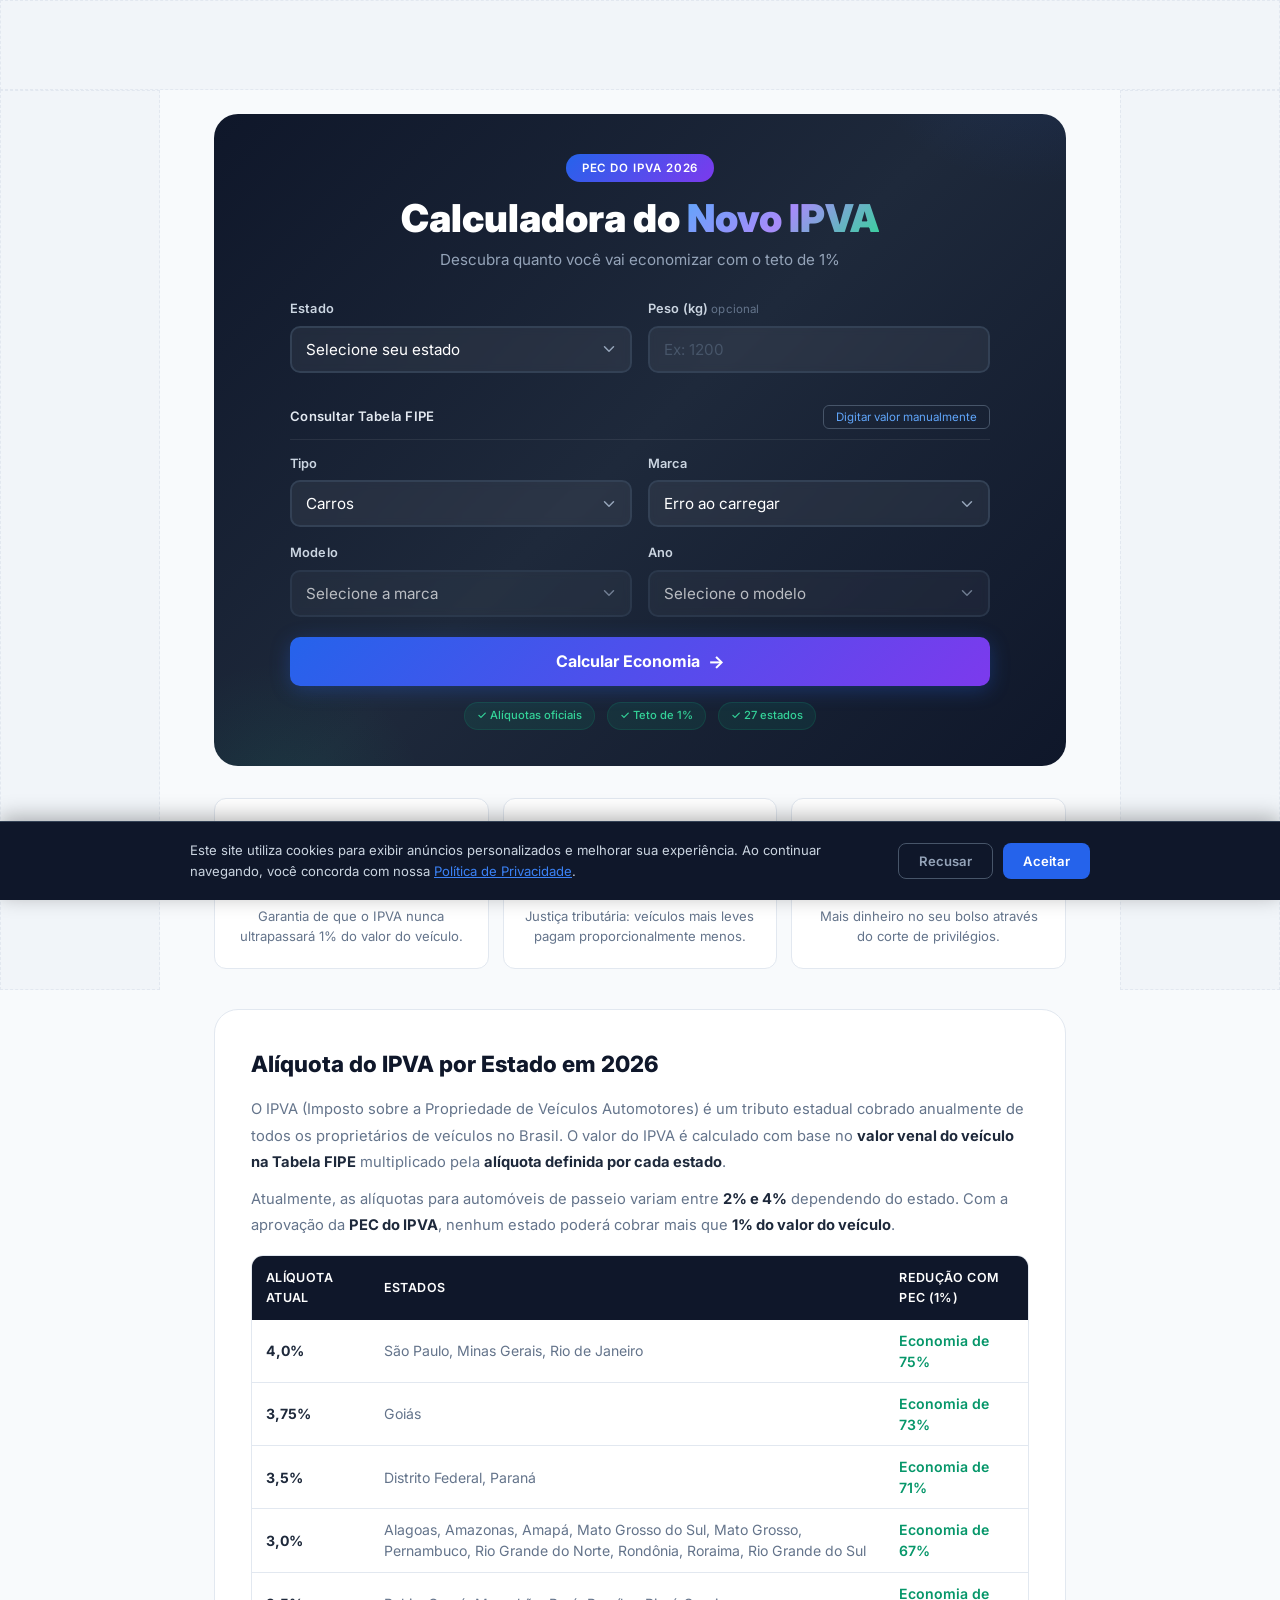
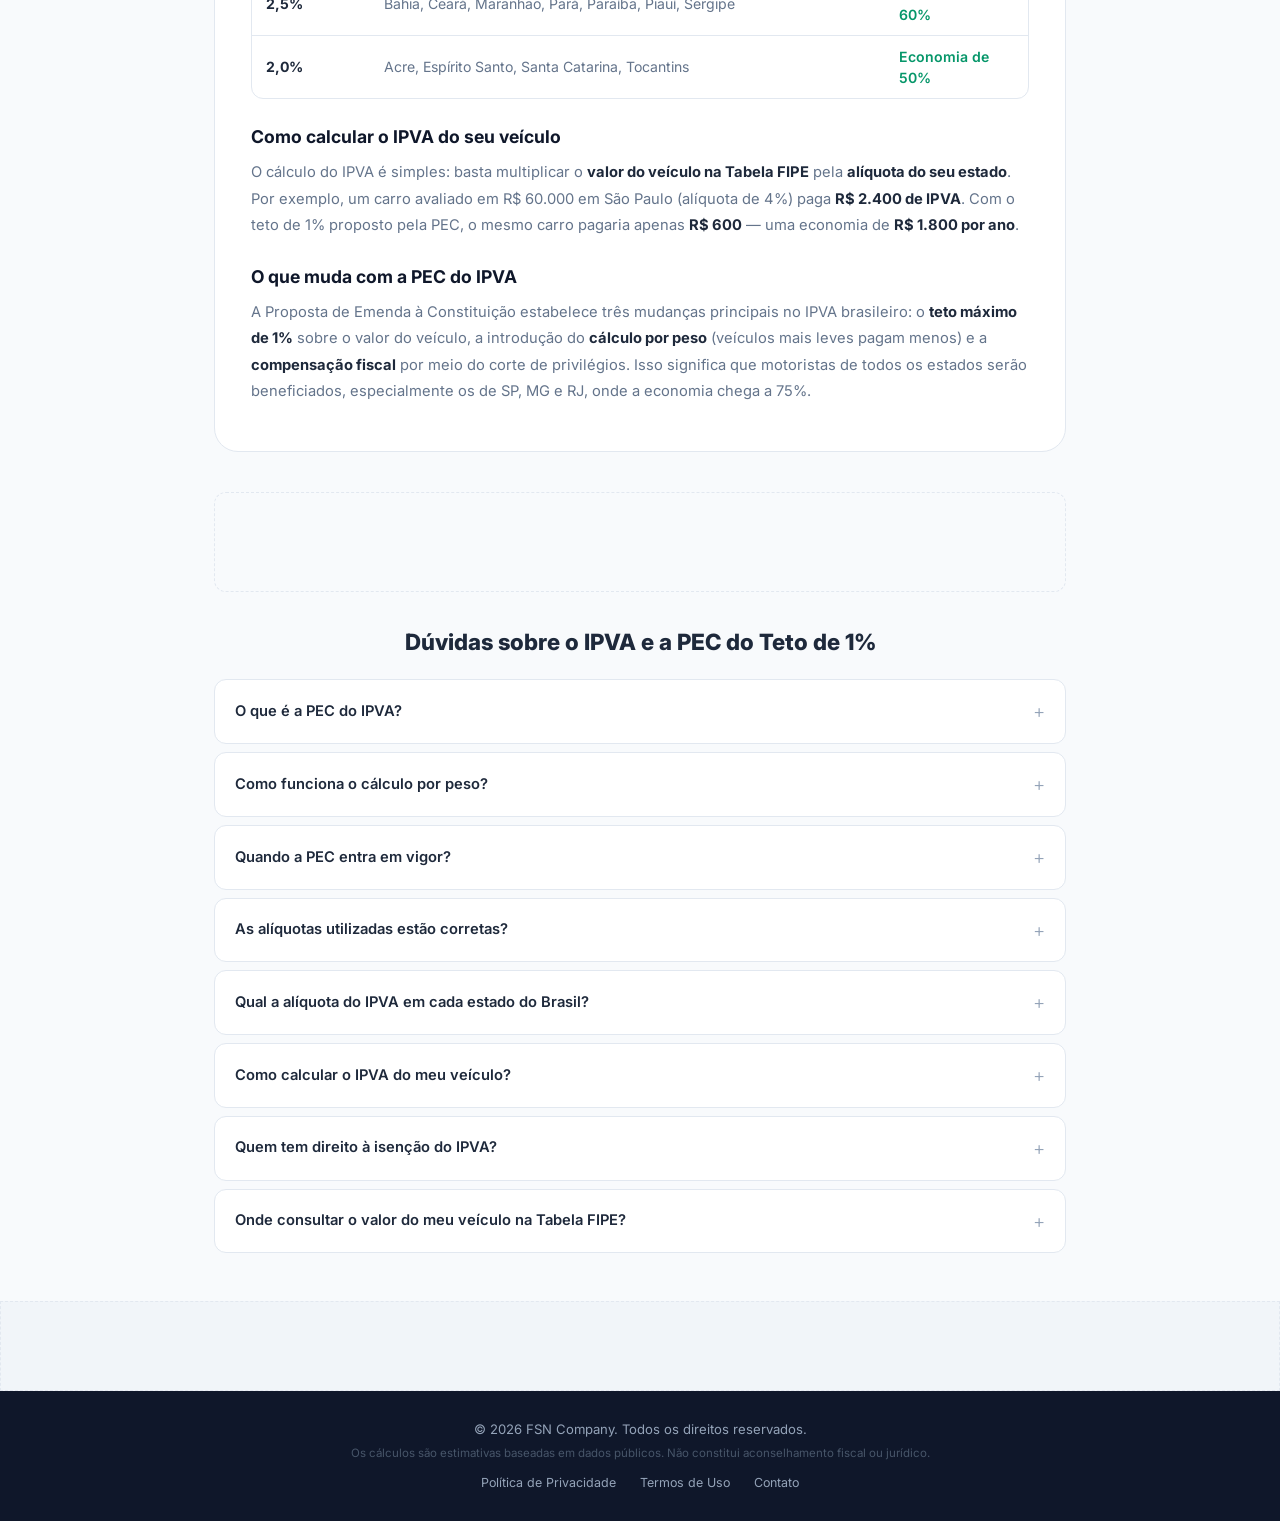
==== commit 4338dea4: "feat: integrate FIPE table lookup directly in the form - Added cascading selects: vehicle type > bra" ====
--- a/index.html
+++ b/index.html
@@ -186,7 +186,7 @@
                 </header>
 
                 <form id="ipva-form" class="calculator-form">
-                    <div class="form-row">
+                    <div class="form-row form-row-2col">
                         <div class="form-group">
                             <label for="estado">Estado</label>
                             <select id="estado" required>
@@ -194,18 +194,69 @@
                             </select>
                             <span class="aliquota-info" id="aliquota-info"></span>
                         </div>
-
-                        <div class="form-group">
-                            <label for="valor-fipe">Valor FIPE (R$)</label>
-                            <input type="text" id="valor-fipe" placeholder="Ex: 80.000,00" required inputmode="numeric">
-                            <span class="input-hint">Consulte na <a href="https://veiculos.fipe.org.br/" target="_blank" rel="noopener">Tabela FIPE</a></span>
-                        </div>
-
                         <div class="form-group">
                             <label for="peso-veiculo">Peso (kg) <span class="optional">opcional</span></label>
                             <input type="number" id="peso-veiculo" placeholder="Ex: 1200" min="0" max="50000" step="1">
                         </div>
                     </div>
+
+                    <!-- FIPE Lookup -->
+                    <div class="fipe-lookup" id="fipe-lookup">
+                        <div class="fipe-header">
+                            <span class="fipe-label">Consultar Tabela FIPE</span>
+                            <button type="button" class="fipe-toggle" id="fipe-toggle-manual">Digitar valor manualmente</button>
+                        </div>
+                        <div class="form-row form-row-2col">
+                            <div class="form-group">
+                                <label for="fipe-tipo">Tipo</label>
+                                <select id="fipe-tipo">
+                                    <option value="cars">Carros</option>
+                                    <option value="motorcycles">Motos</option>
+                                    <option value="trucks">Caminhões</option>
+                                </select>
+                            </div>
+                            <div class="form-group">
+                                <label for="fipe-marca">Marca</label>
+                                <select id="fipe-marca" disabled>
+                                    <option value="">Carregando...</option>
+                                </select>
+                            </div>
+                        </div>
+                        <div class="form-row form-row-2col">
+                            <div class="form-group">
+                                <label for="fipe-modelo">Modelo</label>
+                                <select id="fipe-modelo" disabled>
+                                    <option value="">Selecione a marca</option>
+                                </select>
+                            </div>
+                            <div class="form-group">
+                                <label for="fipe-ano">Ano</label>
+                                <select id="fipe-ano" disabled>
+                                    <option value="">Selecione o modelo</option>
+                                </select>
+                            </div>
+                        </div>
+                        <div class="fipe-result hidden" id="fipe-result">
+                            <span class="fipe-result-label">Valor FIPE</span>
+                            <span class="fipe-result-value" id="fipe-valor">R$ 0,00</span>
+                            <span class="fipe-result-ref" id="fipe-ref"></span>
+                        </div>
+                    </div>
+
+                    <!-- Manual Input (hidden by default) -->
+                    <div class="manual-input hidden" id="manual-input">
+                        <div class="fipe-header">
+                            <span class="fipe-label">Valor do Veículo</span>
+                            <button type="button" class="fipe-toggle" id="fipe-toggle-auto">Consultar pela Tabela FIPE</button>
+                        </div>
+                        <div class="form-group">
+                            <label for="valor-fipe">Valor FIPE (R$)</label>
+                            <input type="text" id="valor-fipe" placeholder="Ex: 80.000,00" inputmode="numeric">
+                            <span class="input-hint">Consulte na <a href="https://veiculos.fipe.org.br/" target="_blank" rel="noopener">Tabela FIPE</a></span>
+                        </div>
+                    </div>
+
+                    <input type="hidden" id="valor-fipe-hidden" value="0">
 
                     <button type="submit" class="btn-calcular" id="btn-calcular">
                         <span class="btn-text">Calcular Economia</span>
--- a/css/style.css
+++ b/css/style.css
@@ -188,9 +188,8 @@
 
 .form-row {
     display: grid;
-    grid-template-columns: 1fr 1fr 140px;
     gap: 16px;
-    margin-bottom: 20px;
+    margin-bottom: 16px;
 }
 
 .form-group {
@@ -281,6 +280,99 @@
 }
 
 /* ===========================
+   Form: 2-col row
+   =========================== */
+.form-row-2col {
+    display: grid;
+    grid-template-columns: 1fr 1fr;
+    gap: 16px;
+    margin-bottom: 16px;
+}
+
+/* ===========================
+   FIPE Lookup Section
+   =========================== */
+.fipe-lookup,
+.manual-input {
+    margin-bottom: 20px;
+}
+
+.fipe-lookup.hidden,
+.manual-input.hidden {
+    display: none;
+}
+
+.fipe-header {
+    display: flex;
+    align-items: center;
+    justify-content: space-between;
+    margin-bottom: 14px;
+    padding-bottom: 10px;
+    border-bottom: 1px solid rgba(255,255,255,0.08);
+}
+
+.fipe-label {
+    font-size: 0.82rem;
+    font-weight: 600;
+    color: #e2e8f0;
+    letter-spacing: 0.02em;
+}
+
+.fipe-toggle {
+    background: none;
+    border: 1px solid #475569;
+    color: #60a5fa;
+    padding: 4px 12px;
+    border-radius: 6px;
+    font-size: 0.72rem;
+    font-family: inherit;
+    cursor: pointer;
+    transition: all 0.2s;
+}
+
+.fipe-toggle:hover {
+    background: rgba(96, 165, 250, 0.1);
+    border-color: #60a5fa;
+}
+
+.fipe-result {
+    display: flex;
+    align-items: center;
+    gap: 12px;
+    background: linear-gradient(135deg, rgba(16,185,129,0.12), rgba(16,185,129,0.05));
+    border: 1px solid rgba(16,185,129,0.25);
+    border-radius: 10px;
+    padding: 14px 18px;
+    margin-top: 4px;
+    flex-wrap: wrap;
+}
+
+.fipe-result.hidden {
+    display: none;
+}
+
+.fipe-result-label {
+    font-size: 0.72rem;
+    font-weight: 600;
+    color: #34d399;
+    text-transform: uppercase;
+    letter-spacing: 0.06em;
+}
+
+.fipe-result-value {
+    font-size: 1.3rem;
+    font-weight: 800;
+    color: #34d399;
+}
+
+.fipe-result-ref {
+    font-size: 0.7rem;
+    color: #64748b;
+    flex-basis: 100%;
+    margin-top: -4px;
+}
+
+/* ===========================
    Button
    =========================== */
 .btn-calcular {
@@ -1034,9 +1126,10 @@
         font-size: 0.85rem;
     }
 
-    .form-row {
+    .form-row,
+    .form-row-2col {
         grid-template-columns: 1fr;
-        gap: 14px;
+        gap: 12px;
     }
 
     .info-cards {
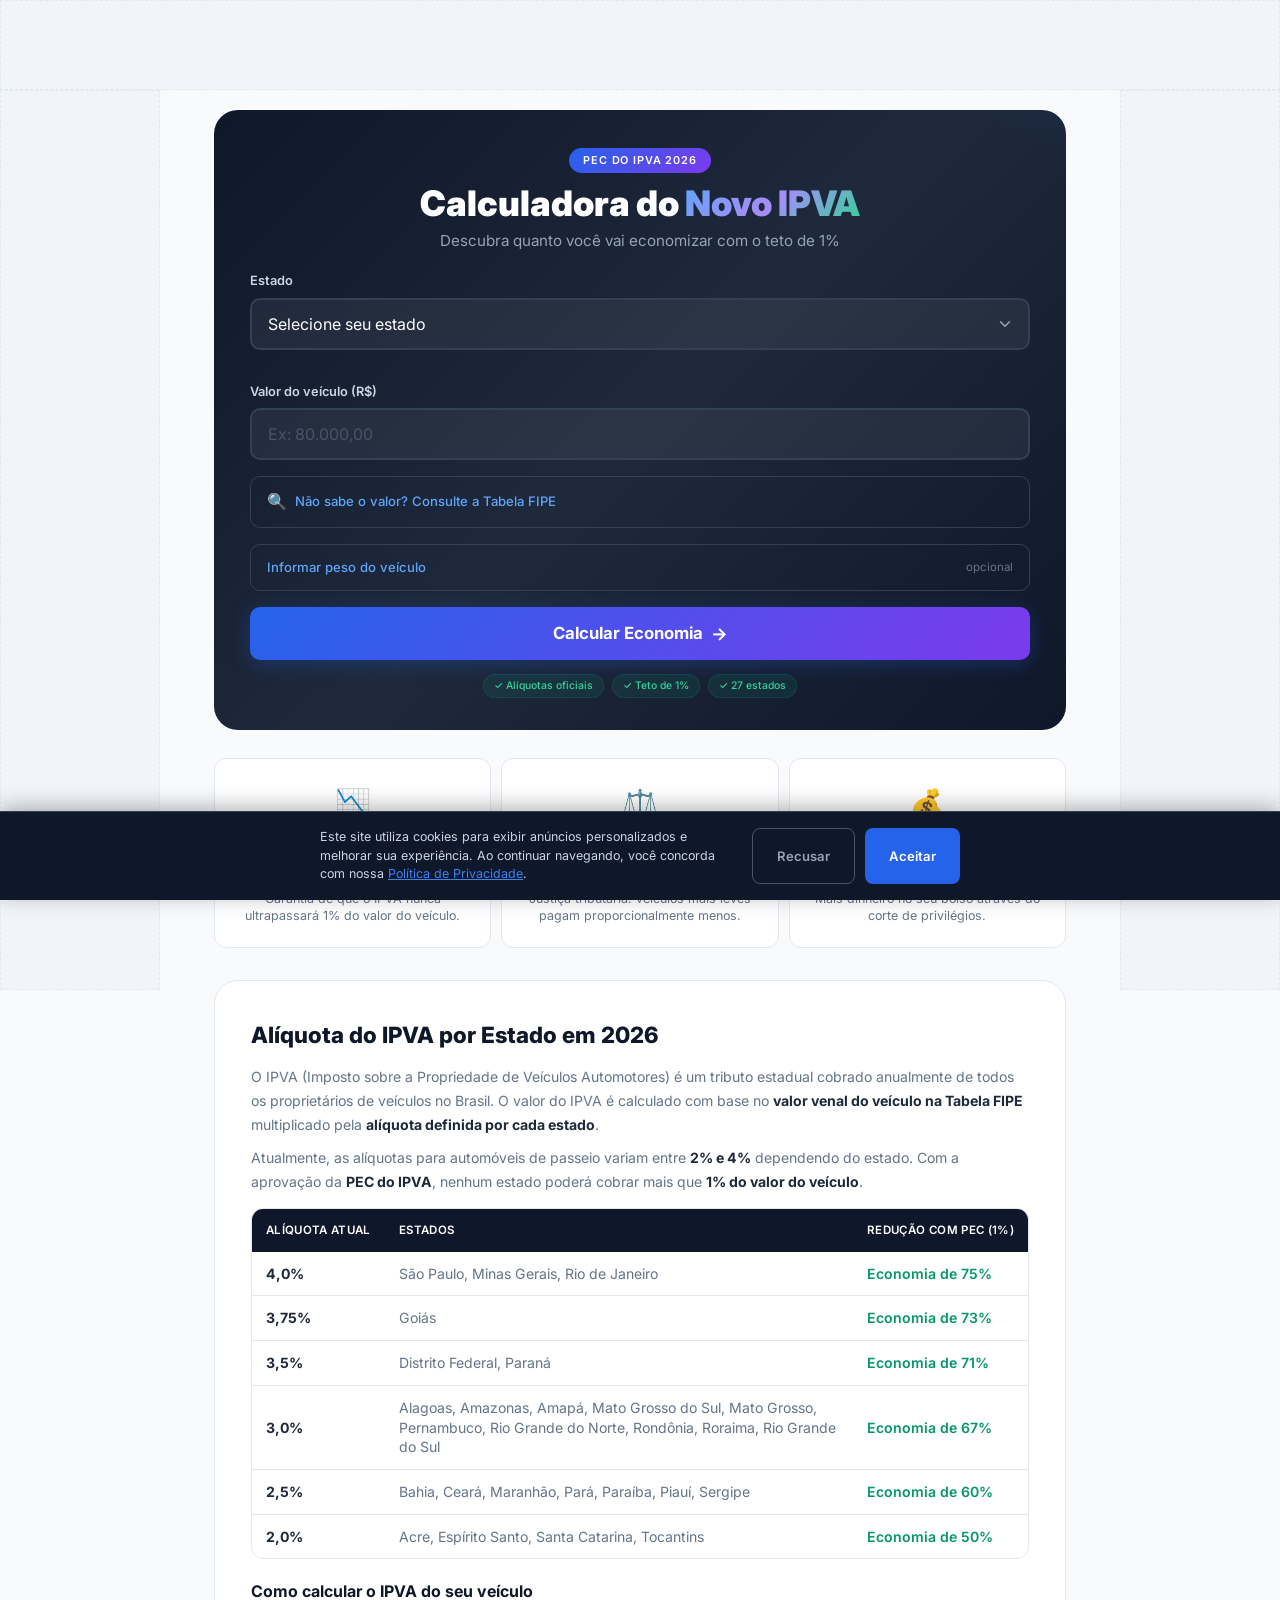
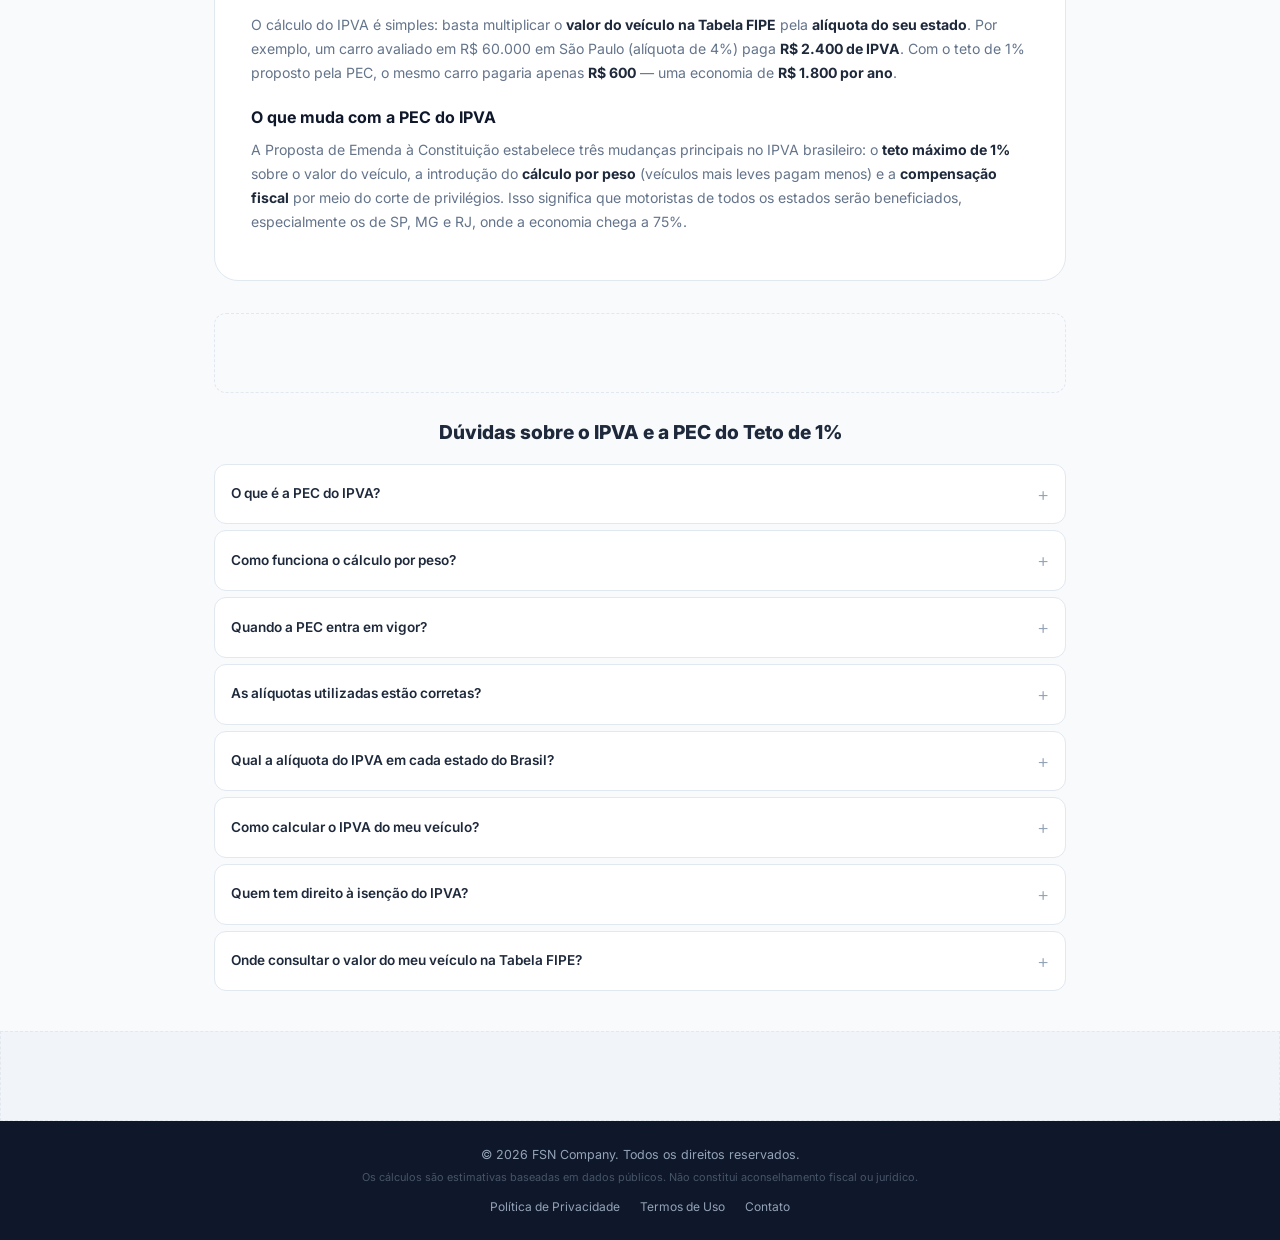
==== commit 6c6b3014: "redesign: mobile-first layout, manual input default, FIPE expandable - Manual value input is now the" ====
--- a/index.html
+++ b/index.html
@@ -186,29 +186,28 @@
                 </header>
 
                 <form id="ipva-form" class="calculator-form">
-                    <div class="form-row form-row-2col">
-                        <div class="form-group">
-                            <label for="estado">Estado</label>
-                            <select id="estado" required>
-                                <option value="">Selecione seu estado</option>
-                            </select>
-                            <span class="aliquota-info" id="aliquota-info"></span>
-                        </div>
-                        <div class="form-group">
-                            <label for="peso-veiculo">Peso (kg) <span class="optional">opcional</span></label>
-                            <input type="number" id="peso-veiculo" placeholder="Ex: 1200" min="0" max="50000" step="1">
-                        </div>
-                    </div>
-
-                    <!-- FIPE Lookup -->
-                    <div class="fipe-lookup" id="fipe-lookup">
-                        <div class="fipe-header">
-                            <span class="fipe-label">Consultar Tabela FIPE</span>
-                            <button type="button" class="fipe-toggle" id="fipe-toggle-manual">Digitar valor manualmente</button>
-                        </div>
-                        <div class="form-row form-row-2col">
+                    <div class="form-group">
+                        <label for="estado">Estado</label>
+                        <select id="estado" required>
+                            <option value="">Selecione seu estado</option>
+                        </select>
+                        <span class="aliquota-info" id="aliquota-info"></span>
+                    </div>
+
+                    <div class="form-group">
+                        <label for="valor-fipe">Valor do veículo (R$)</label>
+                        <input type="text" id="valor-fipe" placeholder="Ex: 80.000,00" required inputmode="numeric" autocomplete="off">
+                    </div>
+
+                    <!-- FIPE Lookup: expandable -->
+                    <details class="fipe-details" id="fipe-details">
+                        <summary class="fipe-summary">
+                            <span class="fipe-summary-icon">🔍</span>
+                            Não sabe o valor? Consulte a Tabela FIPE
+                        </summary>
+                        <div class="fipe-body">
                             <div class="form-group">
-                                <label for="fipe-tipo">Tipo</label>
+                                <label for="fipe-tipo">Tipo de veículo</label>
                                 <select id="fipe-tipo">
                                     <option value="cars">Carros</option>
                                     <option value="motorcycles">Motos</option>
@@ -218,11 +217,9 @@
                             <div class="form-group">
                                 <label for="fipe-marca">Marca</label>
                                 <select id="fipe-marca" disabled>
-                                    <option value="">Carregando...</option>
+                                    <option value="">Selecione o tipo</option>
                                 </select>
                             </div>
-                        </div>
-                        <div class="form-row form-row-2col">
                             <div class="form-group">
                                 <label for="fipe-modelo">Modelo</label>
                                 <select id="fipe-modelo" disabled>
@@ -235,28 +232,24 @@
                                     <option value="">Selecione o modelo</option>
                                 </select>
                             </div>
+                            <div class="fipe-result hidden" id="fipe-result">
+                                <span class="fipe-result-check">✓</span>
+                                <div class="fipe-result-info">
+                                    <span class="fipe-result-value" id="fipe-valor">R$ 0,00</span>
+                                    <span class="fipe-result-ref" id="fipe-ref"></span>
+                                </div>
+                            </div>
                         </div>
-                        <div class="fipe-result hidden" id="fipe-result">
-                            <span class="fipe-result-label">Valor FIPE</span>
-                            <span class="fipe-result-value" id="fipe-valor">R$ 0,00</span>
-                            <span class="fipe-result-ref" id="fipe-ref"></span>
+                    </details>
+
+                    <details class="peso-details">
+                        <summary class="peso-summary">Informar peso do veículo <span class="optional">opcional</span></summary>
+                        <div class="form-group" style="margin-top: 12px;">
+                            <label for="peso-veiculo">Peso (kg)</label>
+                            <input type="number" id="peso-veiculo" placeholder="Ex: 1200" min="0" max="50000" step="1">
+                            <span class="input-hint">Veículos mais leves pagam menos no novo modelo</span>
                         </div>
-                    </div>
-
-                    <!-- Manual Input (hidden by default) -->
-                    <div class="manual-input hidden" id="manual-input">
-                        <div class="fipe-header">
-                            <span class="fipe-label">Valor do Veículo</span>
-                            <button type="button" class="fipe-toggle" id="fipe-toggle-auto">Consultar pela Tabela FIPE</button>
-                        </div>
-                        <div class="form-group">
-                            <label for="valor-fipe">Valor FIPE (R$)</label>
-                            <input type="text" id="valor-fipe" placeholder="Ex: 80.000,00" inputmode="numeric">
-                            <span class="input-hint">Consulte na <a href="https://veiculos.fipe.org.br/" target="_blank" rel="noopener">Tabela FIPE</a></span>
-                        </div>
-                    </div>
-
-                    <input type="hidden" id="valor-fipe-hidden" value="0">
+                    </details>
 
                     <button type="submit" class="btn-calcular" id="btn-calcular">
                         <span class="btn-text">Calcular Economia</span>
--- a/css/style.css
+++ b/css/style.css
@@ -54,10 +54,9 @@
     border: 1px dashed var(--border);
 }
 
-.ad-top,
-.ad-bottom {
+.ad-top, .ad-bottom {
     width: 100%;
-    min-height: 90px;
+    min-height: 60px;
     max-height: 100px;
 }
 
@@ -74,7 +73,7 @@
 }
 
 /* ===========================
-   Page Layout with Side Ads
+   Page Layout
    =========================== */
 .page-layout {
     display: flex;
@@ -90,25 +89,26 @@
     top: 0;
     height: 100vh;
     flex-shrink: 0;
+    display: none;
 }
 
 .main-content {
     flex: 1;
     min-width: 0;
-    max-width: 900px;
+    max-width: 640px;
     margin: 0 auto;
-    padding: 0 24px;
-}
-
-/* ===========================
-   Hero + Form (above the fold)
+    padding: 0 16px;
+}
+
+/* ===========================
+   Hero + Form
    =========================== */
 .hero-form {
     background: linear-gradient(135deg, #0f172a 0%, #1e293b 50%, #0f172a 100%);
-    border-radius: var(--radius-xl);
-    padding: 40px 40px 36px;
-    margin-top: 24px;
-    margin-bottom: 32px;
+    border-radius: var(--radius-lg);
+    padding: 24px 20px 20px;
+    margin-top: 12px;
+    margin-bottom: 20px;
     position: relative;
     overflow: hidden;
 }
@@ -116,28 +116,17 @@
 .hero-form::before {
     content: '';
     position: absolute;
-    top: -50%;
+    top: -40%;
     right: -20%;
-    width: 400px;
-    height: 400px;
-    background: radial-gradient(circle, rgba(37,99,235,0.15) 0%, transparent 70%);
-    pointer-events: none;
-}
-
-.hero-form::after {
-    content: '';
-    position: absolute;
-    bottom: -30%;
-    left: -10%;
     width: 300px;
     height: 300px;
-    background: radial-gradient(circle, rgba(16,185,129,0.1) 0%, transparent 70%);
+    background: radial-gradient(circle, rgba(37,99,235,0.12) 0%, transparent 70%);
     pointer-events: none;
 }
 
 .hero-compact {
     text-align: center;
-    margin-bottom: 28px;
+    margin-bottom: 20px;
     position: relative;
     z-index: 1;
 }
@@ -146,21 +135,21 @@
     display: inline-block;
     background: linear-gradient(135deg, var(--primary), #7c3aed);
     color: white;
-    padding: 5px 16px;
+    padding: 4px 14px;
     border-radius: 100px;
-    font-size: 0.72rem;
+    font-size: 0.68rem;
     font-weight: 600;
     letter-spacing: 0.08em;
     text-transform: uppercase;
-    margin-bottom: 14px;
+    margin-bottom: 10px;
 }
 
 .hero-compact h1 {
-    font-size: clamp(1.6rem, 4vw, 2.4rem);
+    font-size: 1.5rem;
     font-weight: 900;
     line-height: 1.15;
     color: white;
-    margin-bottom: 8px;
+    margin-bottom: 6px;
 }
 
 .gradient-text {
@@ -171,30 +160,23 @@
 }
 
 .hero-tagline {
-    font-size: 0.95rem;
+    font-size: 0.85rem;
     color: #94a3b8;
-    line-height: 1.5;
-}
-
-/* ===========================
-   Form (inside hero-form)
+    line-height: 1.4;
+}
+
+/* ===========================
+   Form
    =========================== */
 .calculator-form {
     position: relative;
     z-index: 1;
-    max-width: 700px;
-    margin: 0 auto;
-}
-
-.form-row {
-    display: grid;
-    gap: 16px;
+}
+
+.form-group {
+    display: flex;
+    flex-direction: column;
     margin-bottom: 16px;
-}
-
-.form-group {
-    display: flex;
-    flex-direction: column;
 }
 
 .form-group label {
@@ -202,7 +184,6 @@
     font-weight: 600;
     color: #cbd5e1;
     margin-bottom: 6px;
-    letter-spacing: 0.01em;
 }
 
 .optional {
@@ -214,24 +195,25 @@
 .form-group select,
 .form-group input {
     width: 100%;
-    padding: 12px 14px;
+    padding: 14px 16px;
     border: 2px solid #334155;
     border-radius: 10px;
-    font-size: 0.95rem;
+    font-size: 1rem;
     font-family: inherit;
     color: white;
     background: rgba(255,255,255,0.06);
     transition: border-color 0.2s, box-shadow 0.2s, background 0.2s;
     appearance: none;
     -webkit-appearance: none;
-    backdrop-filter: blur(4px);
+    -webkit-tap-highlight-color: transparent;
+    min-height: 48px;
 }
 
 .form-group select {
     background-image: url("data:image/svg+xml,%3Csvg xmlns='http://www.w3.org/2000/svg' width='18' height='18' viewBox='0 0 24 24' fill='none' stroke='%2394a3b8' stroke-width='2' stroke-linecap='round' stroke-linejoin='round'%3E%3Cpath d='M6 9l6 6 6-6'/%3E%3C/svg%3E");
     background-repeat: no-repeat;
-    background-position: right 12px center;
-    padding-right: 40px;
+    background-position: right 14px center;
+    padding-right: 42px;
     cursor: pointer;
 }
 
@@ -248,8 +230,7 @@
     background: rgba(255,255,255,0.1);
 }
 
-.form-group input::placeholder,
-.form-group select::placeholder {
+.form-group input::placeholder {
     color: #475569;
 }
 
@@ -280,96 +261,111 @@
 }
 
 /* ===========================
-   Form: 2-col row
-   =========================== */
-.form-row-2col {
-    display: grid;
-    grid-template-columns: 1fr 1fr;
-    gap: 16px;
+   FIPE Expandable Section
+   =========================== */
+.fipe-details,
+.peso-details {
     margin-bottom: 16px;
-}
-
-/* ===========================
-   FIPE Lookup Section
-   =========================== */
-.fipe-lookup,
-.manual-input {
-    margin-bottom: 20px;
-}
-
-.fipe-lookup.hidden,
-.manual-input.hidden {
+    border-radius: 10px;
+    border: 1px solid #334155;
+    overflow: hidden;
+}
+
+.fipe-summary,
+.peso-summary {
+    display: flex;
+    align-items: center;
+    gap: 8px;
+    padding: 12px 16px;
+    font-size: 0.82rem;
+    font-weight: 500;
+    color: #60a5fa;
+    cursor: pointer;
+    list-style: none;
+    transition: background 0.2s;
+    -webkit-tap-highlight-color: transparent;
+}
+
+.fipe-summary::-webkit-details-marker,
+.peso-summary::-webkit-details-marker {
     display: none;
 }
 
-.fipe-header {
+.fipe-summary:hover,
+.peso-summary:hover {
+    background: rgba(96, 165, 250, 0.06);
+}
+
+.fipe-summary-icon {
+    font-size: 1rem;
+}
+
+.peso-summary .optional {
+    margin-left: auto;
+}
+
+.fipe-body {
+    padding: 4px 16px 16px;
+    border-top: 1px solid #334155;
+}
+
+.fipe-body .form-group {
+    margin-bottom: 12px;
+}
+
+.fipe-body .form-group:last-of-type {
+    margin-bottom: 8px;
+}
+
+.fipe-result {
     display: flex;
     align-items: center;
-    justify-content: space-between;
-    margin-bottom: 14px;
-    padding-bottom: 10px;
-    border-bottom: 1px solid rgba(255,255,255,0.08);
-}
-
-.fipe-label {
-    font-size: 0.82rem;
-    font-weight: 600;
-    color: #e2e8f0;
-    letter-spacing: 0.02em;
-}
-
-.fipe-toggle {
-    background: none;
-    border: 1px solid #475569;
-    color: #60a5fa;
-    padding: 4px 12px;
-    border-radius: 6px;
-    font-size: 0.72rem;
-    font-family: inherit;
-    cursor: pointer;
-    transition: all 0.2s;
-}
-
-.fipe-toggle:hover {
-    background: rgba(96, 165, 250, 0.1);
-    border-color: #60a5fa;
-}
-
-.fipe-result {
-    display: flex;
-    align-items: center;
-    gap: 12px;
-    background: linear-gradient(135deg, rgba(16,185,129,0.12), rgba(16,185,129,0.05));
-    border: 1px solid rgba(16,185,129,0.25);
+    gap: 10px;
+    background: linear-gradient(135deg, rgba(16,185,129,0.15), rgba(16,185,129,0.06));
+    border: 1px solid rgba(16,185,129,0.3);
     border-radius: 10px;
-    padding: 14px 18px;
-    margin-top: 4px;
-    flex-wrap: wrap;
+    padding: 12px 14px;
+    margin-top: 8px;
+    animation: fadeInUp 0.3s ease;
 }
 
 .fipe-result.hidden {
     display: none;
 }
 
-.fipe-result-label {
-    font-size: 0.72rem;
-    font-weight: 600;
+.fipe-result-check {
+    font-size: 1.2rem;
     color: #34d399;
-    text-transform: uppercase;
-    letter-spacing: 0.06em;
+    flex-shrink: 0;
+}
+
+.fipe-result-info {
+    display: flex;
+    flex-direction: column;
+    gap: 2px;
+    min-width: 0;
 }
 
 .fipe-result-value {
-    font-size: 1.3rem;
+    font-size: 1.15rem;
     font-weight: 800;
     color: #34d399;
 }
 
 .fipe-result-ref {
-    font-size: 0.7rem;
+    font-size: 0.68rem;
     color: #64748b;
-    flex-basis: 100%;
-    margin-top: -4px;
+    white-space: nowrap;
+    overflow: hidden;
+    text-overflow: ellipsis;
+}
+
+.peso-details .form-group {
+    margin-bottom: 0;
+}
+
+.peso-details[open] .peso-summary {
+    border-bottom: 1px solid #334155;
 }
 
 /* ===========================
@@ -377,12 +373,12 @@
    =========================== */
 .btn-calcular {
     width: 100%;
-    padding: 14px 32px;
+    padding: 16px 32px;
     background: linear-gradient(135deg, var(--primary), #7c3aed);
     color: white;
     border: none;
     border-radius: 10px;
-    font-size: 1rem;
+    font-size: 1.05rem;
     font-weight: 700;
     font-family: inherit;
     cursor: pointer;
@@ -390,10 +386,12 @@
     align-items: center;
     justify-content: center;
     gap: 8px;
-    transition: transform 0.15s, box-shadow 0.15s, opacity 0.15s;
+    transition: transform 0.15s, box-shadow 0.15s;
     box-shadow: 0 4px 20px rgba(37, 99, 235, 0.3);
     position: relative;
     overflow: hidden;
+    min-height: 52px;
+    -webkit-tap-highlight-color: transparent;
 }
 
 .btn-calcular::after {
@@ -415,7 +413,7 @@
 }
 
 .btn-calcular:active {
-    transform: translateY(0);
+    transform: scale(0.98);
 }
 
 .btn-icon {
@@ -427,12 +425,12 @@
     transform: translateX(4px);
 }
 
-/* Trust Badges inside form */
+/* Trust Badges */
 .hero-form .trust-badges {
     display: flex;
     justify-content: center;
-    gap: 12px;
-    margin-top: 16px;
+    gap: 8px;
+    margin-top: 14px;
     flex-wrap: wrap;
 }
 
@@ -442,9 +440,9 @@
     gap: 3px;
     background: rgba(16, 185, 129, 0.1);
     color: #34d399;
-    padding: 4px 12px;
+    padding: 3px 10px;
     border-radius: 100px;
-    font-size: 0.7rem;
+    font-size: 0.65rem;
     font-weight: 500;
     border: 1px solid rgba(16, 185, 129, 0.15);
 }
@@ -453,7 +451,7 @@
    Results
    =========================== */
 .results {
-    margin-bottom: 40px;
+    margin-bottom: 32px;
     animation: fadeInUp 0.5s ease;
 }
 
@@ -462,41 +460,41 @@
 }
 
 @keyframes fadeInUp {
-    from { opacity: 0; transform: translateY(20px); }
+    from { opacity: 0; transform: translateY(16px); }
     to { opacity: 1; transform: translateY(0); }
 }
 
 .results-header {
     text-align: center;
-    margin-bottom: 24px;
+    margin-bottom: 20px;
 }
 
 .results-header h2 {
-    font-size: 1.5rem;
+    font-size: 1.25rem;
     font-weight: 800;
     margin-bottom: 4px;
 }
 
 .results-header p {
     color: var(--text-secondary);
-    font-size: 0.88rem;
+    font-size: 0.82rem;
 }
 
 .results-grid {
     display: flex;
     align-items: stretch;
-    gap: 12px;
-    margin-bottom: 20px;
+    gap: 10px;
+    margin-bottom: 16px;
+    flex-direction: column;
 }
 
 .result-card {
     flex: 1;
     background: var(--bg-card);
-    border-radius: var(--radius-lg);
-    padding: 24px 20px;
+    border-radius: var(--radius);
+    padding: 20px 16px;
     text-align: center;
     border: 2px solid var(--border);
-    transition: transform 0.2s;
 }
 
 .result-card.current {
@@ -510,7 +508,7 @@
 }
 
 .result-card.arrow-card {
-    flex: 0 0 44px;
+    flex: 0 0 28px;
     display: flex;
     align-items: center;
     justify-content: center;
@@ -520,8 +518,9 @@
 }
 
 .arrow-icon {
-    font-size: 1.8rem;
+    font-size: 1.5rem;
     color: var(--text-light);
+    transform: rotate(90deg);
     animation: pulse 2s infinite;
 }
 
@@ -531,7 +530,7 @@
 }
 
 .result-label {
-    font-size: 0.75rem;
+    font-size: 0.72rem;
     font-weight: 600;
     text-transform: uppercase;
     letter-spacing: 0.05em;
@@ -540,35 +539,25 @@
 }
 
 .result-aliquota {
-    font-size: 0.82rem;
+    font-size: 0.78rem;
     font-weight: 600;
-    margin-bottom: 10px;
-}
-
-.result-card.current .result-aliquota {
-    color: var(--danger);
-}
-
-.result-card.new .result-aliquota {
-    color: var(--accent);
-}
+    margin-bottom: 8px;
+}
+
+.result-card.current .result-aliquota { color: var(--danger); }
+.result-card.new .result-aliquota { color: var(--accent); }
 
 .result-value {
-    font-size: 1.7rem;
+    font-size: 1.5rem;
     font-weight: 800;
     margin-bottom: 4px;
 }
 
-.result-card.current .result-value {
-    color: var(--danger);
-}
-
-.result-card.new .result-value {
-    color: var(--accent-dark);
-}
+.result-card.current .result-value { color: var(--danger); }
+.result-card.new .result-value { color: var(--accent-dark); }
 
 .result-detail {
-    font-size: 0.75rem;
+    font-size: 0.72rem;
     color: var(--text-light);
 }
 
@@ -576,13 +565,13 @@
    Savings
    =========================== */
 .savings-section {
-    margin-bottom: 20px;
+    margin-bottom: 16px;
 }
 
 .savings-card {
     background: linear-gradient(135deg, var(--bg-dark), #1e293b);
-    border-radius: var(--radius-lg);
-    padding: 28px;
+    border-radius: var(--radius);
+    padding: 24px 16px;
     color: white;
 }
 
@@ -591,37 +580,33 @@
     justify-content: space-around;
     align-items: center;
     flex-wrap: wrap;
-    gap: 20px;
-}
-
-.saving-item {
-    text-align: center;
-}
+    gap: 16px;
+}
+
+.saving-item { text-align: center; }
 
 .saving-label {
     display: block;
-    font-size: 0.72rem;
+    font-size: 0.68rem;
     color: #94a3b8;
     text-transform: uppercase;
     letter-spacing: 0.05em;
-    margin-bottom: 4px;
+    margin-bottom: 2px;
     font-weight: 500;
 }
 
 .saving-value {
     display: block;
-    font-size: 1.4rem;
+    font-size: 1.2rem;
     font-weight: 800;
     color: white;
 }
 
-.saving-percent {
-    color: var(--accent) !important;
-}
+.saving-percent { color: var(--accent) !important; }
 
 .saving-item.highlight .saving-value {
     color: var(--warning);
-    font-size: 1.6rem;
+    font-size: 1.4rem;
 }
 
 /* ===========================
@@ -629,20 +614,24 @@
    =========================== */
 .results-actions {
     display: flex;
-    gap: 12px;
-    justify-content: center;
-    margin-bottom: 20px;
+    gap: 10px;
+    flex-direction: column;
+    margin-bottom: 16px;
 }
 
 .btn-secondary,
 .btn-share {
-    padding: 11px 24px;
+    padding: 12px 24px;
     border-radius: 10px;
     font-size: 0.88rem;
     font-weight: 600;
     font-family: inherit;
     cursor: pointer;
     transition: all 0.2s;
+    text-align: center;
+    width: 100%;
+    min-height: 46px;
+    -webkit-tap-highlight-color: transparent;
 }
 
 .btn-secondary {
@@ -674,8 +663,8 @@
     background: #fffbeb;
     border: 1px solid #fde68a;
     border-radius: var(--radius);
-    padding: 14px 18px;
-    font-size: 0.78rem;
+    padding: 12px 14px;
+    font-size: 0.75rem;
     color: #92400e;
     line-height: 1.6;
 }
@@ -685,86 +674,88 @@
    =========================== */
 .info-cards {
     display: grid;
-    grid-template-columns: repeat(3, 1fr);
-    gap: 14px;
-    margin-bottom: 40px;
+    grid-template-columns: 1fr;
+    gap: 10px;
+    margin-bottom: 32px;
 }
 
 .info-card {
     background: var(--bg-card);
     border: 1px solid var(--border);
     border-radius: var(--radius);
-    padding: 22px 18px;
-    text-align: center;
+    padding: 16px;
+    display: flex;
+    align-items: center;
+    gap: 14px;
+    text-align: left;
     transition: transform 0.2s, box-shadow 0.2s;
 }
 
 .info-card:hover {
-    transform: translateY(-2px);
-    box-shadow: var(--shadow-lg);
+    transform: translateY(-1px);
+    box-shadow: var(--shadow);
 }
 
 .info-icon {
-    font-size: 1.8rem;
-    margin-bottom: 10px;
+    font-size: 1.5rem;
+    flex-shrink: 0;
 }
 
 .info-card h3 {
-    font-size: 0.95rem;
+    font-size: 0.88rem;
     font-weight: 700;
-    margin-bottom: 6px;
+    margin-bottom: 2px;
     color: var(--bg-dark);
 }
 
 .info-card p {
-    font-size: 0.82rem;
+    font-size: 0.78rem;
     color: var(--text-secondary);
-    line-height: 1.5;
+    line-height: 1.4;
 }
 
 /* ===========================
    SEO Content
    =========================== */
 .seo-content {
-    margin-bottom: 40px;
-    padding: 36px;
+    margin-bottom: 32px;
+    padding: 22px 16px;
     background: var(--bg-card);
     border: 1px solid var(--border);
-    border-radius: var(--radius-xl);
+    border-radius: var(--radius-lg);
 }
 
 .seo-content h2 {
-    font-size: 1.4rem;
+    font-size: 1.2rem;
     font-weight: 800;
-    margin-bottom: 14px;
+    margin-bottom: 12px;
     color: var(--bg-dark);
 }
 
 .seo-content h3 {
-    font-size: 1.1rem;
+    font-size: 1rem;
     font-weight: 700;
-    margin-top: 24px;
+    margin-top: 20px;
     margin-bottom: 8px;
     color: var(--bg-dark);
 }
 
 .seo-content p {
     color: var(--text-secondary);
-    font-size: 0.92rem;
-    line-height: 1.8;
+    font-size: 0.88rem;
+    line-height: 1.7;
     margin-bottom: 10px;
 }
 
-.seo-content strong {
-    color: var(--text);
-}
+.seo-content strong { color: var(--text); }
 
 /* ===========================
    Alíquota Table
    =========================== */
 .aliquota-table-wrapper {
     overflow-x: auto;
-    margin: 16px 0;
+    -webkit-overflow-scrolling: touch;
+    margin: 14px 0;
     border-radius: var(--radius);
     border: 1px solid var(--border);
 }
@@ -772,7 +763,7 @@
 .aliquota-table {
     width: 100%;
     border-collapse: collapse;
-    font-size: 0.88rem;
+    font-size: 0.78rem;
 }
 
 .aliquota-table thead {
@@ -781,28 +772,24 @@
 }
 
 .aliquota-table th {
-    padding: 12px 14px;
+    padding: 10px 10px;
     text-align: left;
     font-weight: 600;
-    font-size: 0.78rem;
+    font-size: 0.72rem;
     text-transform: uppercase;
     letter-spacing: 0.03em;
+    white-space: nowrap;
 }
 
 .aliquota-table td {
-    padding: 10px 14px;
+    padding: 9px 10px;
     border-bottom: 1px solid var(--border);
     color: var(--text-secondary);
-    line-height: 1.5;
-}
-
-.aliquota-table tbody tr:last-child td {
-    border-bottom: none;
-}
-
-.aliquota-table tbody tr:hover {
-    background: #f8fafc;
-}
+    line-height: 1.4;
+}
+
+.aliquota-table tbody tr:last-child td { border-bottom: none; }
+.aliquota-table tbody tr:hover { background: #f8fafc; }
 
 .highlight-green {
     color: var(--accent-dark) !important;
@@ -813,8 +800,8 @@
    Ad In-Article
    =========================== */
 .ad-in-article {
-    margin: 32px 0;
-    min-height: 100px;
+    margin: 24px 0;
+    min-height: 80px;
     display: flex;
     align-items: center;
     justify-content: center;
@@ -822,36 +809,26 @@
     border-radius: var(--radius);
 }
 
-.ad-in-article .adsbygoogle {
-    width: 100%;
-}
-
-.ad-slot .adsbygoogle {
-    display: block;
-}
-
-.ad-slot ins {
-    background: transparent;
-}
+.ad-in-article .adsbygoogle { width: 100%; }
+.ad-slot .adsbygoogle { display: block; }
+.ad-slot ins { background: transparent; }
 
 /* ===========================
    FAQ
    =========================== */
-.faq {
-    margin-bottom: 48px;
-}
+.faq { margin-bottom: 40px; }
 
 .faq h2 {
-    font-size: 1.4rem;
+    font-size: 1.2rem;
     font-weight: 800;
     text-align: center;
-    margin-bottom: 20px;
+    margin-bottom: 16px;
 }
 
 .faq-list {
     display: flex;
     flex-direction: column;
-    gap: 8px;
+    gap: 6px;
 }
 
 .faq-item {
@@ -859,22 +836,20 @@
     border: 1px solid var(--border);
     border-radius: var(--radius);
     overflow: hidden;
-    transition: box-shadow 0.2s;
-}
-
-.faq-item:hover {
-    box-shadow: var(--shadow);
-}
+}
+
+.faq-item:hover { box-shadow: var(--shadow-sm); }
 
 .faq-item summary {
-    padding: 16px 20px;
+    padding: 14px 16px;
     font-weight: 600;
-    font-size: 0.92rem;
+    font-size: 0.85rem;
     cursor: pointer;
     list-style: none;
     display: flex;
     justify-content: space-between;
     align-items: center;
+    -webkit-tap-highlight-color: transparent;
 }
 
 .faq-item summary::after {
@@ -882,21 +857,15 @@
     font-size: 1.2rem;
     font-weight: 300;
     color: var(--text-light);
-    transition: transform 0.2s;
-}
-
-.faq-item[open] summary::after {
-    content: '−';
-}
-
-.faq-item summary::-webkit-details-marker {
-    display: none;
-}
+}
+
+.faq-item[open] summary::after { content: '−'; }
+.faq-item summary::-webkit-details-marker { display: none; }
 
 .faq-item p {
-    padding: 0 20px 16px;
+    padding: 0 16px 14px;
     color: var(--text-secondary);
-    font-size: 0.88rem;
+    font-size: 0.82rem;
     line-height: 1.7;
 }
 
@@ -906,24 +875,24 @@
 .footer {
     background: var(--bg-dark);
     color: #94a3b8;
-    padding: 28px 24px;
+    padding: 24px 16px;
     text-align: center;
 }
 
 .footer-content p {
-    font-size: 0.82rem;
+    font-size: 0.78rem;
     margin-bottom: 4px;
 }
 
 .footer-disclaimer {
-    font-size: 0.72rem !important;
+    font-size: 0.68rem !important;
     color: #475569;
 }
 
 .footer-links {
     display: flex;
     justify-content: center;
-    gap: 24px;
+    gap: 20px;
     margin-top: 10px;
     flex-wrap: wrap;
 }
@@ -931,7 +900,7 @@
 .footer-links a {
     color: #94a3b8;
     text-decoration: none;
-    font-size: 0.78rem;
+    font-size: 0.75rem;
     transition: color 0.2s;
 }
 
@@ -941,7 +910,7 @@
 }
 
 /* ===========================
-   Cookie Consent Banner
+   Cookie Consent
    =========================== */
 .cookie-consent {
     position: fixed;
@@ -951,14 +920,12 @@
     z-index: 9999;
     background: var(--bg-dark);
     border-top: 1px solid #334155;
-    padding: 18px 24px;
+    padding: 16px;
     box-shadow: 0 -4px 20px rgba(0, 0, 0, 0.3);
     animation: slideUp 0.4s ease;
 }
 
-.cookie-consent.hidden {
-    display: none;
-}
+.cookie-consent.hidden { display: none; }
 
 @keyframes slideUp {
     from { transform: translateY(100%); }
@@ -966,20 +933,18 @@
 }
 
 .cookie-content {
-    max-width: 900px;
+    max-width: 640px;
     margin: 0 auto;
     display: flex;
-    align-items: center;
-    gap: 20px;
-    flex-wrap: wrap;
+    flex-direction: column;
+    gap: 12px;
+    text-align: center;
 }
 
 .cookie-content p {
-    flex: 1;
-    min-width: 260px;
     color: #cbd5e1;
-    font-size: 0.82rem;
-    line-height: 1.6;
+    font-size: 0.78rem;
+    line-height: 1.5;
 }
 
 .cookie-content a {
@@ -990,11 +955,11 @@
 .cookie-actions {
     display: flex;
     gap: 10px;
-    flex-shrink: 0;
+    justify-content: center;
 }
 
 .cookie-btn {
-    padding: 9px 20px;
+    padding: 10px 24px;
     border-radius: 8px;
     font-size: 0.82rem;
     font-weight: 600;
@@ -1002,21 +967,23 @@
     cursor: pointer;
     border: none;
     transition: all 0.2s;
+    min-height: 44px;
+    -webkit-tap-highlight-color: transparent;
 }
 
 .cookie-btn-accept {
     background: var(--primary);
     color: white;
-}
-
-.cookie-btn-accept:hover {
-    background: var(--primary-dark);
-}
+    flex: 1;
+}
+
+.cookie-btn-accept:hover { background: var(--primary-dark); }
 
 .cookie-btn-reject {
     background: transparent;
     color: #94a3b8;
     border: 1px solid #475569;
+    flex: 1;
 }
 
 .cookie-btn-reject:hover {
@@ -1028,12 +995,12 @@
    Legal Pages
    =========================== */
 .legal-page {
-    padding-top: 40px;
-    padding-bottom: 40px;
+    padding-top: 32px;
+    padding-bottom: 32px;
 }
 
 .legal-page h1 {
-    font-size: 2rem;
+    font-size: 1.6rem;
     font-weight: 800;
     margin-bottom: 8px;
     color: var(--bg-dark);
@@ -1041,192 +1008,161 @@
 
 .legal-updated {
     color: var(--text-light);
-    font-size: 0.85rem;
-    margin-bottom: 32px;
+    font-size: 0.82rem;
+    margin-bottom: 24px;
 }
 
 .legal-page h2 {
-    font-size: 1.25rem;
+    font-size: 1.15rem;
     font-weight: 700;
-    margin-top: 32px;
-    margin-bottom: 12px;
+    margin-top: 28px;
+    margin-bottom: 10px;
     color: var(--bg-dark);
 }
 
 .legal-page h3 {
-    font-size: 1.05rem;
+    font-size: 1rem;
     font-weight: 600;
-    margin-top: 20px;
-    margin-bottom: 8px;
+    margin-top: 18px;
+    margin-bottom: 6px;
     color: var(--text);
 }
 
 .legal-page p {
     color: var(--text-secondary);
-    font-size: 0.95rem;
-    line-height: 1.8;
-    margin-bottom: 12px;
+    font-size: 0.92rem;
+    line-height: 1.7;
+    margin-bottom: 10px;
 }
 
 .legal-page ul {
-    margin: 8px 0 16px 24px;
+    margin: 8px 0 14px 20px;
     color: var(--text-secondary);
-    font-size: 0.95rem;
-    line-height: 1.8;
-}
-
-.legal-page a {
-    color: var(--primary);
-    text-decoration: none;
-}
-
-.legal-page a:hover {
-    text-decoration: underline;
-}
+    font-size: 0.92rem;
+    line-height: 1.7;
+}
+
+.legal-page a { color: var(--primary); text-decoration: none; }
+.legal-page a:hover { text-decoration: underline; }
 
 .back-link {
     display: inline-block;
-    margin-bottom: 24px;
+    margin-bottom: 20px;
     color: var(--primary);
     text-decoration: none;
     font-weight: 600;
-    font-size: 0.9rem;
-}
-
-.back-link:hover {
-    text-decoration: underline;
-}
-
-/* ===========================
-   Responsive: Tablets
-   =========================== */
-@media (max-width: 1200px) {
-    .ad-side {
-        display: none;
-    }
-}
-
-@media (max-width: 768px) {
+    font-size: 0.88rem;
+}
+
+.back-link:hover { text-decoration: underline; }
+
+/* ===========================
+   Desktop (min-width: 768px)
+   =========================== */
+@media (min-width: 768px) {
     .main-content {
-        padding: 0 14px;
+        max-width: 700px;
+        padding: 0 24px;
     }
 
     .hero-form {
-        padding: 28px 20px 24px;
-        margin-top: 12px;
-        margin-bottom: 24px;
-        border-radius: var(--radius-lg);
+        padding: 36px 36px 32px;
+        margin-top: 20px;
+        margin-bottom: 28px;
+        border-radius: var(--radius-xl);
     }
 
     .hero-compact h1 {
-        font-size: 1.5rem;
+        font-size: 2.2rem;
     }
 
     .hero-tagline {
-        font-size: 0.85rem;
-    }
-
-    .form-row,
-    .form-row-2col {
-        grid-template-columns: 1fr;
-        gap: 12px;
-    }
-
-    .info-cards {
-        grid-template-columns: 1fr;
-        gap: 10px;
-        margin-bottom: 28px;
-    }
-
-    .info-card {
-        display: flex;
-        align-items: center;
-        gap: 14px;
-        text-align: left;
-        padding: 16px;
-    }
-
-    .info-icon {
-        font-size: 1.5rem;
-        margin-bottom: 0;
-        flex-shrink: 0;
-    }
-
-    .info-card h3 {
-        margin-bottom: 2px;
+        font-size: 0.95rem;
     }
 
     .results-grid {
-        flex-direction: column;
+        flex-direction: row;
     }
 
     .result-card.arrow-card {
-        flex: 0 0 30px;
+        flex: 0 0 44px;
     }
 
     .arrow-icon {
-        transform: rotate(90deg);
-    }
-
-    .savings-row {
-        flex-direction: column;
-        gap: 16px;
+        transform: rotate(0deg);
     }
 
     .results-actions {
-        flex-direction: column;
+        flex-direction: row;
+        justify-content: center;
     }
 
     .btn-secondary,
     .btn-share {
-        width: 100%;
-        text-align: center;
-    }
-
-    .ad-top,
-    .ad-bottom {
-        min-height: 60px;
-    }
-
-    .seo-content {
-        padding: 22px 16px;
-        border-radius: var(--radius-lg);
-    }
-
-    .aliquota-table {
-        font-size: 0.78rem;
-    }
-
-    .aliquota-table th,
-    .aliquota-table td {
-        padding: 9px 10px;
-    }
-
-    .cookie-content {
+        width: auto;
+    }
+
+    .savings-row {
+        flex-wrap: nowrap;
+    }
+
+    .info-cards {
+        grid-template-columns: repeat(3, 1fr);
+    }
+
+    .info-card {
         flex-direction: column;
         text-align: center;
-    }
-
-    .cookie-actions {
-        width: 100%;
-        justify-content: center;
-    }
-}
-
-@media (max-width: 480px) {
-    .hero-compact h1 {
-        font-size: 1.3rem;
-    }
-
-    .result-value {
-        font-size: 1.3rem;
-    }
-
-    .saving-value {
-        font-size: 1.1rem;
-    }
-
-    .saving-item.highlight .saving-value {
-        font-size: 1.3rem;
-    }
-}
+        padding: 22px 18px;
+    }
+
+    .info-icon {
+        font-size: 1.8rem;
+        margin-bottom: 10px;
+    }
+
+    .seo-content {
+        padding: 36px;
+        border-radius: var(--radius-xl);
+    }
+
+    .seo-content h2 { font-size: 1.4rem; }
+
+    .aliquota-table { font-size: 0.88rem; }
+    .aliquota-table th,
+    .aliquota-table td { padding: 12px 14px; }
+
+    .cookie-content {
+        flex-direction: row;
+        text-align: left;
+        gap: 20px;
+    }
+
+    .cookie-content p {
+        flex: 1;
+        min-width: 260px;
+    }
+
+    .cookie-btn-accept,
+    .cookie-btn-reject {
+        flex: 0;
+        white-space: nowrap;
+    }
+}
+
+/* ===========================
+   Large Desktop (with side ads)
+   =========================== */
+@media (min-width: 1200px) {
+    .ad-side {
+        display: flex;
+    }
+
+    .main-content {
+        max-width: 900px;
+    }
+
+    .ad-top, .ad-bottom {
+        min-height: 90px;
+    }
+}
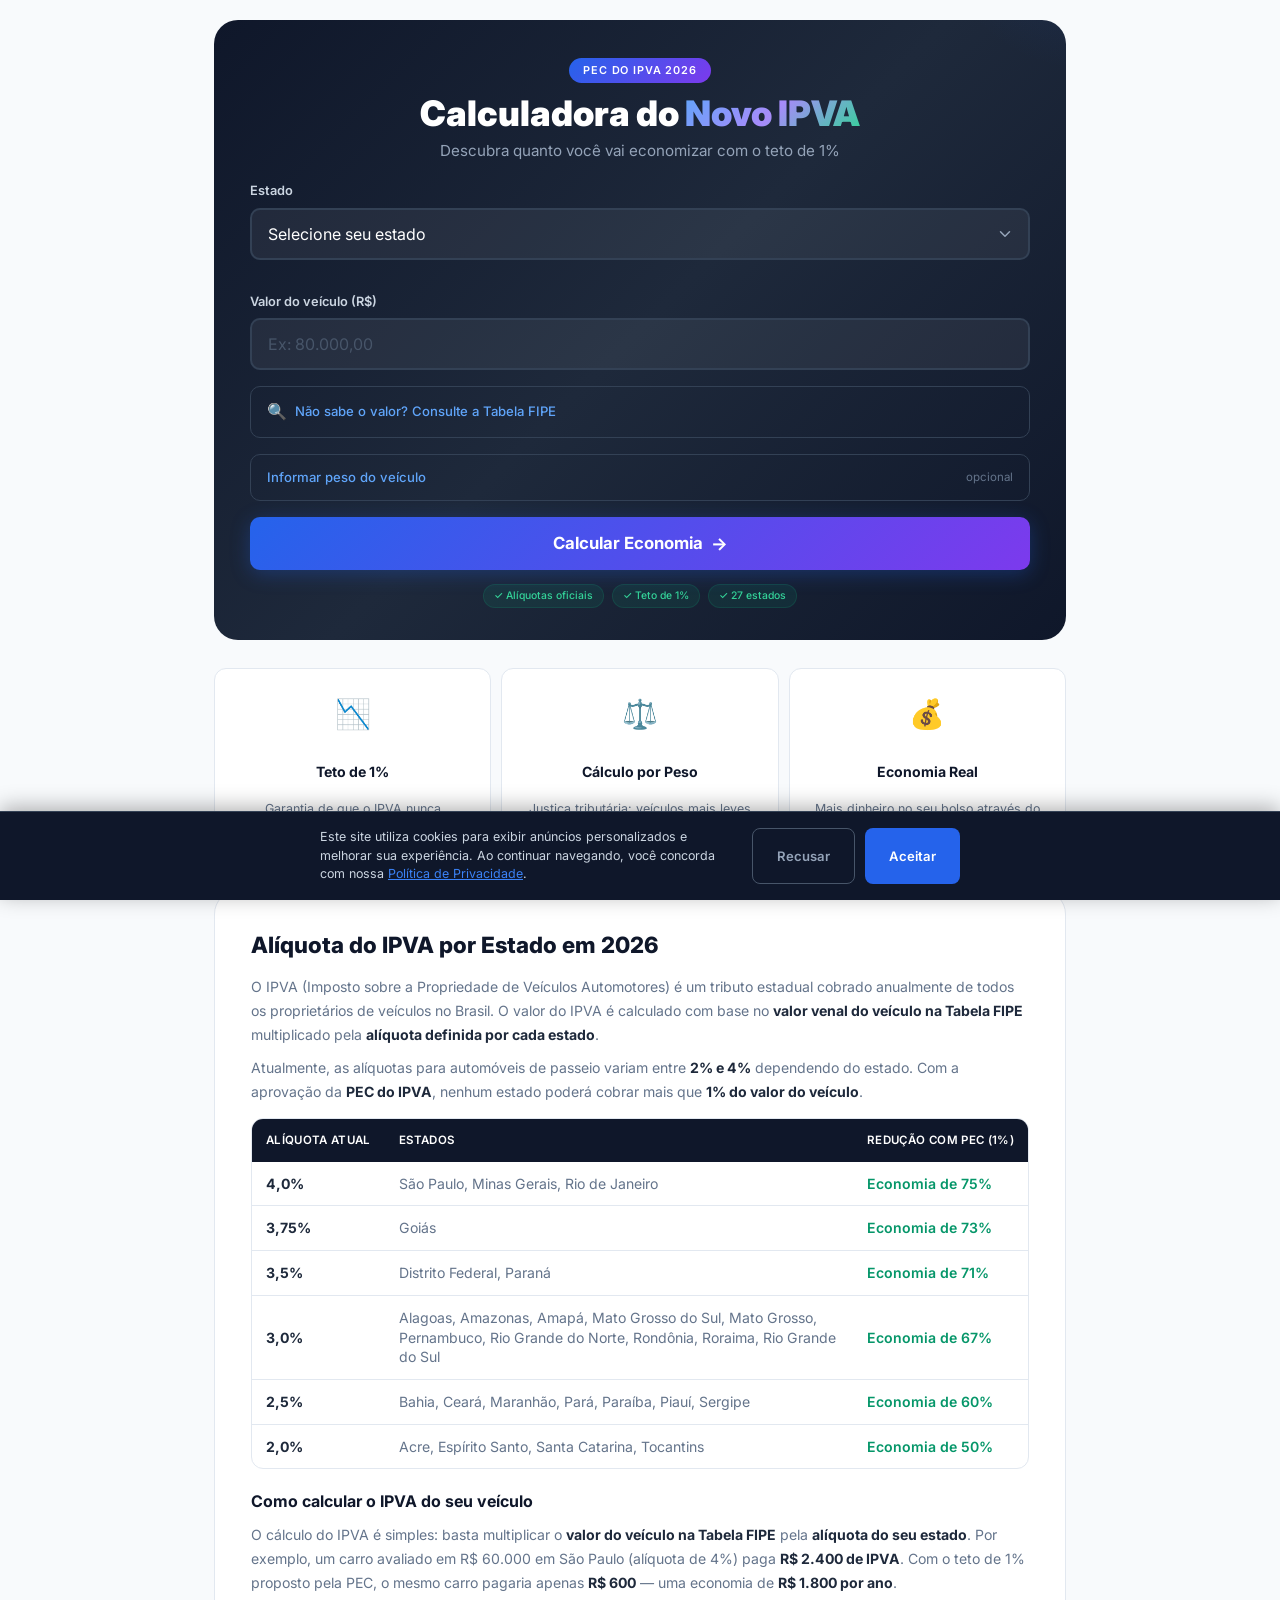
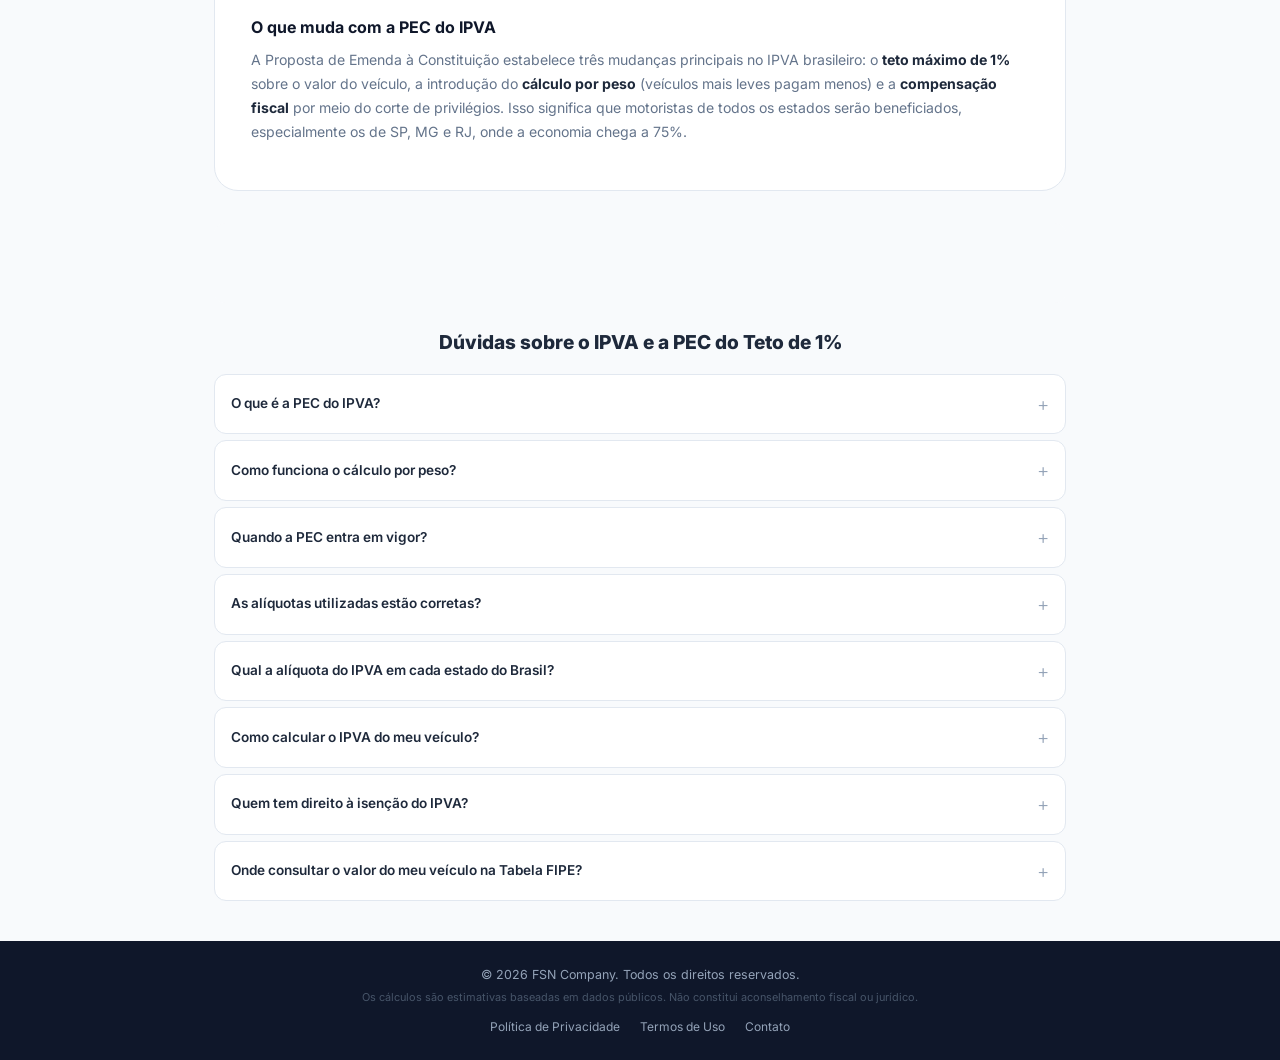
==== commit 80106b55: "feat: dynamic ad loading system with Adsterra CPM support Replace static AdSense placeholders with a" ====
--- a/index.html
+++ b/index.html
@@ -154,27 +154,12 @@
     </script>
 </head>
 <body>
-    <!-- Ad Top - Leaderboard (728x90 desktop / responsivo mobile) -->
-    <div class="ad-slot ad-top" id="ad-top">
-        <ins class="adsbygoogle"
-             style="display:block"
-             data-ad-client="ca-pub-XXXXXXXXXXXXXXXX"
-             data-ad-slot="TOP_AD_SLOT_ID"
-             data-ad-format="horizontal"
-             data-full-width-responsive="true"></ins>
-        <script>(adsbygoogle = window.adsbygoogle || []).push({});</script>
-    </div>
+    <!-- Ad Top -->
+    <div class="ad-slot ad-top" id="ad-top"></div>
 
     <div class="page-layout">
-        <!-- Ad Left - Skyscraper (160x600 desktop only) -->
-        <aside class="ad-slot ad-side ad-left" id="ad-left">
-            <ins class="adsbygoogle"
-                 style="display:block"
-                 data-ad-client="ca-pub-XXXXXXXXXXXXXXXX"
-                 data-ad-slot="LEFT_AD_SLOT_ID"
-                 data-ad-format="vertical"></ins>
-            <script>(adsbygoogle = window.adsbygoogle || []).push({});</script>
-        </aside>
+        <!-- Ad Left (desktop only) -->
+        <aside class="ad-slot ad-side ad-left" id="ad-left"></aside>
 
         <main class="main-content">
             <!-- Hero + Form: above the fold -->
@@ -248,6 +233,7 @@
                             <label for="peso-veiculo">Peso (kg)</label>
                             <input type="number" id="peso-veiculo" placeholder="Ex: 1200" min="0" max="50000" step="1">
                             <span class="input-hint">Veículos mais leves pagam menos no novo modelo</span>
+                            <span id="peso-hint" class="peso-estimate-hint hidden"></span>
                         </div>
                     </details>
 
@@ -396,16 +382,8 @@
                 <p>A Proposta de Emenda à Constituição estabelece três mudanças principais no IPVA brasileiro: o <strong>teto máximo de 1%</strong> sobre o valor do veículo, a introdução do <strong>cálculo por peso</strong> (veículos mais leves pagam menos) e a <strong>compensação fiscal</strong> por meio do corte de privilégios. Isso significa que motoristas de todos os estados serão beneficiados, especialmente os de SP, MG e RJ, onde a economia chega a 75%.</p>
             </section>
 
-            <!-- Ad In-Article (entre resultado e FAQ - alta visibilidade) -->
-            <div class="ad-slot ad-in-article" id="ad-in-article">
-                <ins class="adsbygoogle"
-                     style="display:block; text-align:center;"
-                     data-ad-client="ca-pub-XXXXXXXXXXXXXXXX"
-                     data-ad-slot="IN_ARTICLE_AD_SLOT_ID"
-                     data-ad-format="fluid"
-                     data-ad-layout="in-article"></ins>
-                <script>(adsbygoogle = window.adsbygoogle || []).push({});</script>
-            </div>
+            <!-- Ad In-Article -->
+            <div class="ad-slot ad-in-article" id="ad-in-article"></div>
 
             <!-- FAQ -->
             <section class="faq">
@@ -447,27 +425,12 @@
             </section>
         </main>
 
-        <!-- Ad Right - Skyscraper (160x600 desktop only) -->
-        <aside class="ad-slot ad-side ad-right" id="ad-right">
-            <ins class="adsbygoogle"
-                 style="display:block"
-                 data-ad-client="ca-pub-XXXXXXXXXXXXXXXX"
-                 data-ad-slot="RIGHT_AD_SLOT_ID"
-                 data-ad-format="vertical"></ins>
-            <script>(adsbygoogle = window.adsbygoogle || []).push({});</script>
-        </aside>
+        <!-- Ad Right (desktop only) -->
+        <aside class="ad-slot ad-side ad-right" id="ad-right"></aside>
     </div>
 
-    <!-- Ad Bottom - Leaderboard (728x90 desktop / responsivo mobile) -->
-    <div class="ad-slot ad-bottom" id="ad-bottom">
-        <ins class="adsbygoogle"
-             style="display:block"
-             data-ad-client="ca-pub-XXXXXXXXXXXXXXXX"
-             data-ad-slot="BOTTOM_AD_SLOT_ID"
-             data-ad-format="horizontal"
-             data-full-width-responsive="true"></ins>
-        <script>(adsbygoogle = window.adsbygoogle || []).push({});</script>
-    </div>
+    <!-- Ad Bottom -->
+    <div class="ad-slot ad-bottom" id="ad-bottom"></div>
 
     <!-- Footer -->
     <footer class="footer">
@@ -493,6 +456,7 @@
         </div>
     </div>
 
+    <script src="js/ads-config.js"></script>
     <script src="js/script.js"></script>
 </body>
 </html>
--- a/css/style.css
+++ b/css/style.css
@@ -47,11 +47,16 @@
    Ad Slots
    =========================== */
 .ad-slot {
-    display: flex;
+    display: none;
     align-items: center;
     justify-content: center;
-    background: #f1f5f9;
-    border: 1px dashed var(--border);
+    overflow: hidden;
+}
+
+.ad-slot.ad-loaded {
+    display: flex;
+    background: #f8fafc;
+    border-radius: var(--radius);
 }
 
 .ad-top, .ad-bottom {
@@ -260,6 +265,22 @@
     text-decoration: underline;
 }
 
+.peso-estimate-hint {
+    display: block;
+    font-size: 0.75rem;
+    font-style: italic;
+    color: #22c55e;
+    margin-top: 6px;
+    padding: 6px 10px;
+    background: rgba(34, 197, 94, 0.08);
+    border-left: 3px solid #22c55e;
+    border-radius: 4px;
+}
+
+.peso-estimate-hint.hidden {
+    display: none;
+}
+
 /* ===========================
    FIPE Expandable Section
    =========================== */
@@ -809,9 +830,7 @@
     border-radius: var(--radius);
 }
 
-.ad-in-article .adsbygoogle { width: 100%; }
-.ad-slot .adsbygoogle { display: block; }
-.ad-slot ins { background: transparent; }
+.ad-in-article > div { width: 100%; }
 
 /* ===========================
    FAQ
@@ -1154,7 +1173,7 @@
    Large Desktop (with side ads)
    =========================== */
 @media (min-width: 1200px) {
-    .ad-side {
+    .ad-side.ad-loaded {
         display: flex;
     }
 
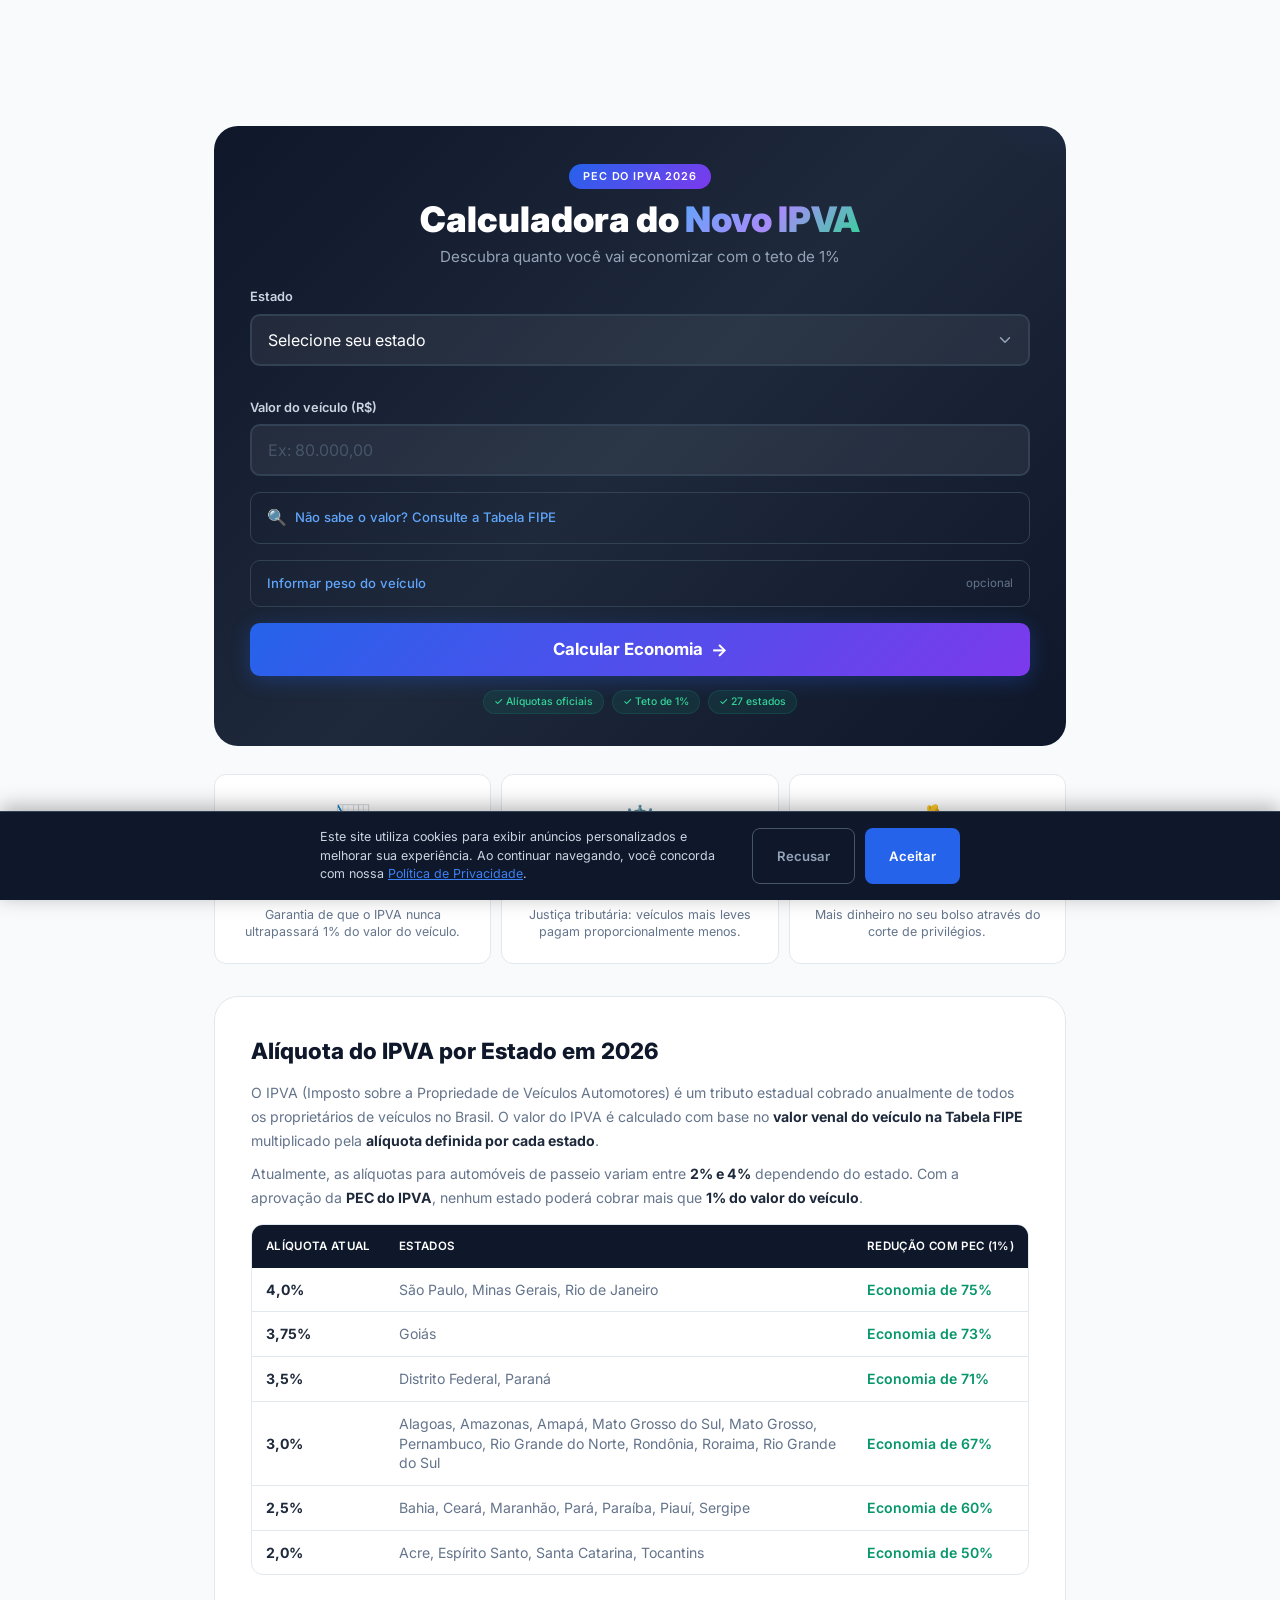
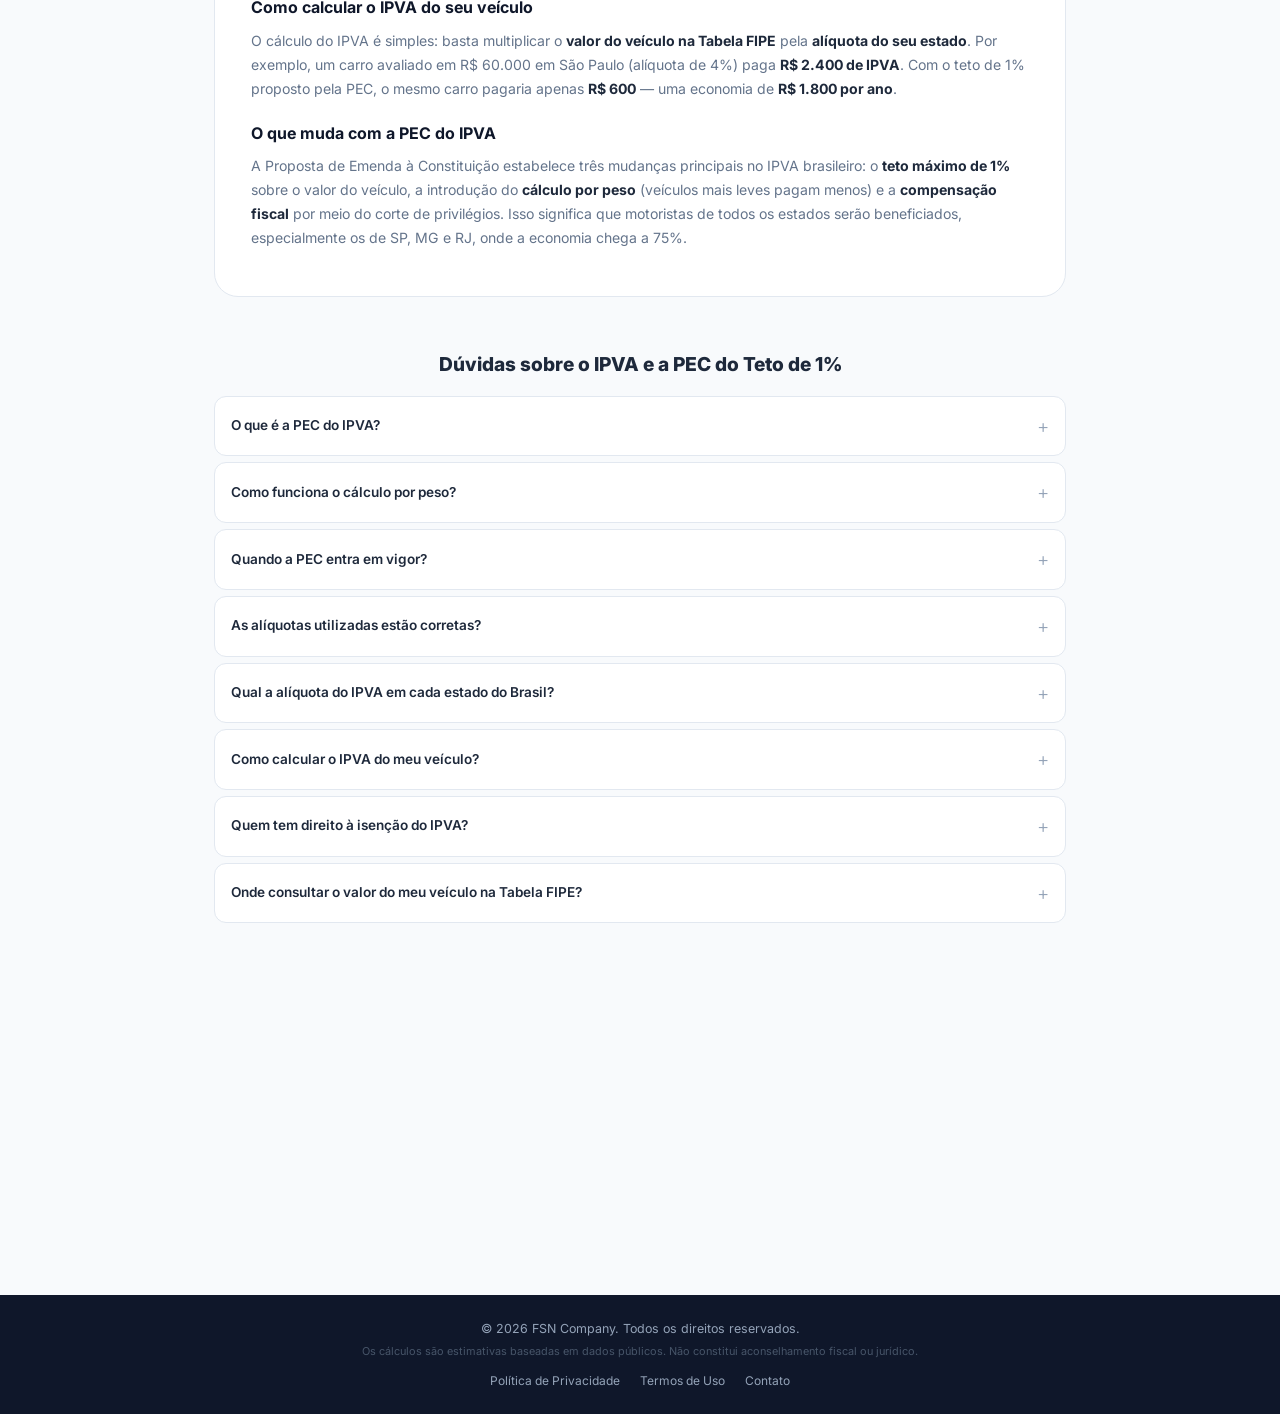
==== commit 81282ff0: "feat: integrate Adsterra CPM ads (native banner + display banners) Embed 4 Adsterra ad units directl" ====
--- a/index.html
+++ b/index.html
@@ -154,8 +154,19 @@
     </script>
 </head>
 <body>
-    <!-- Ad Top -->
-    <div class="ad-slot ad-top" id="ad-top"></div>
+    <!-- Ad Top — Adsterra 728x90 -->
+    <div class="ad-slot ad-top ad-loaded" id="ad-top">
+        <script>
+          atOptions = {
+            'key' : 'cb92bd44b32118f405e3441875e36b51',
+            'format' : 'iframe',
+            'height' : 90,
+            'width' : 728,
+            'params' : {}
+          };
+        </script>
+        <script src="https://www.highperformanceformat.com/cb92bd44b32118f405e3441875e36b51/invoke.js"></script>
+    </div>
 
     <div class="page-layout">
         <!-- Ad Left (desktop only) -->
@@ -382,8 +393,11 @@
                 <p>A Proposta de Emenda à Constituição estabelece três mudanças principais no IPVA brasileiro: o <strong>teto máximo de 1%</strong> sobre o valor do veículo, a introdução do <strong>cálculo por peso</strong> (veículos mais leves pagam menos) e a <strong>compensação fiscal</strong> por meio do corte de privilégios. Isso significa que motoristas de todos os estados serão beneficiados, especialmente os de SP, MG e RJ, onde a economia chega a 75%.</p>
             </section>
 
-            <!-- Ad In-Article -->
-            <div class="ad-slot ad-in-article" id="ad-in-article"></div>
+            <!-- Ad In-Article — Adsterra Native Banner -->
+            <div class="ad-slot ad-in-article ad-loaded" id="ad-in-article">
+                <script async="async" data-cfasync="false" src="https://pl28832238.effectivegatecpm.com/df2c2f655b81b6b12220b93bc990c183/invoke.js"></script>
+                <div id="container-df2c2f655b81b6b12220b93bc990c183"></div>
+            </div>
 
             <!-- FAQ -->
             <section class="faq">
@@ -423,14 +437,39 @@
                     </details>
                 </div>
             </section>
+
+            <!-- Ad After-FAQ — Adsterra 300x250 -->
+            <div class="ad-slot ad-after-faq ad-loaded" id="ad-after-faq">
+                <script>
+                  atOptions = {
+                    'key' : '4f8a5f60c5ba9429e10cc714e1112542',
+                    'format' : 'iframe',
+                    'height' : 250,
+                    'width' : 300,
+                    'params' : {}
+                  };
+                </script>
+                <script src="https://www.highperformanceformat.com/4f8a5f60c5ba9429e10cc714e1112542/invoke.js"></script>
+            </div>
         </main>
 
         <!-- Ad Right (desktop only) -->
         <aside class="ad-slot ad-side ad-right" id="ad-right"></aside>
     </div>
 
-    <!-- Ad Bottom -->
-    <div class="ad-slot ad-bottom" id="ad-bottom"></div>
+    <!-- Ad Bottom — Adsterra 320x50 -->
+    <div class="ad-slot ad-bottom ad-loaded" id="ad-bottom">
+        <script>
+          atOptions = {
+            'key' : 'b902b20e1d28f3e752ea5f7a6f749cac',
+            'format' : 'iframe',
+            'height' : 50,
+            'width' : 320,
+            'params' : {}
+          };
+        </script>
+        <script src="https://www.highperformanceformat.com/b902b20e1d28f3e752ea5f7a6f749cac/invoke.js"></script>
+    </div>
 
     <!-- Footer -->
     <footer class="footer">
--- a/css/style.css
+++ b/css/style.css
@@ -55,26 +55,36 @@
 
 .ad-slot.ad-loaded {
     display: flex;
-    background: #f8fafc;
-    border-radius: var(--radius);
-}
-
-.ad-top, .ad-bottom {
+    flex-direction: column;
+    background: transparent;
+    margin: 8px auto;
+    max-width: 100%;
+}
+
+.ad-top.ad-loaded {
+    max-width: 728px;
+    min-height: 50px;
+}
+
+.ad-bottom.ad-loaded {
+    max-width: 320px;
+    min-height: 50px;
+    margin-bottom: 0;
+}
+
+.ad-in-article.ad-loaded {
+    margin: 20px auto;
     width: 100%;
-    min-height: 60px;
-    max-height: 100px;
-}
-
-.ad-placeholder {
-    color: var(--text-light);
-    font-size: 0.75rem;
-    text-transform: uppercase;
-    letter-spacing: 0.1em;
-}
-
-.ad-placeholder-vertical {
-    writing-mode: vertical-rl;
-    text-orientation: mixed;
+}
+
+.ad-after-faq.ad-loaded {
+    max-width: 300px;
+    min-height: 250px;
+    margin: 24px auto;
+}
+
+.ad-slot.ad-loaded iframe {
+    max-width: 100%;
 }
 
 /* ===========================
@@ -820,16 +830,6 @@
 /* ===========================
    Ad In-Article
    =========================== */
-.ad-in-article {
-    margin: 24px 0;
-    min-height: 80px;
-    display: flex;
-    align-items: center;
-    justify-content: center;
-    background: #f8fafc;
-    border-radius: var(--radius);
-}
-
 .ad-in-article > div { width: 100%; }
 
 /* ===========================
@@ -1181,7 +1181,7 @@
         max-width: 900px;
     }
 
-    .ad-top, .ad-bottom {
+    .ad-top.ad-loaded {
         min-height: 90px;
     }
 }
